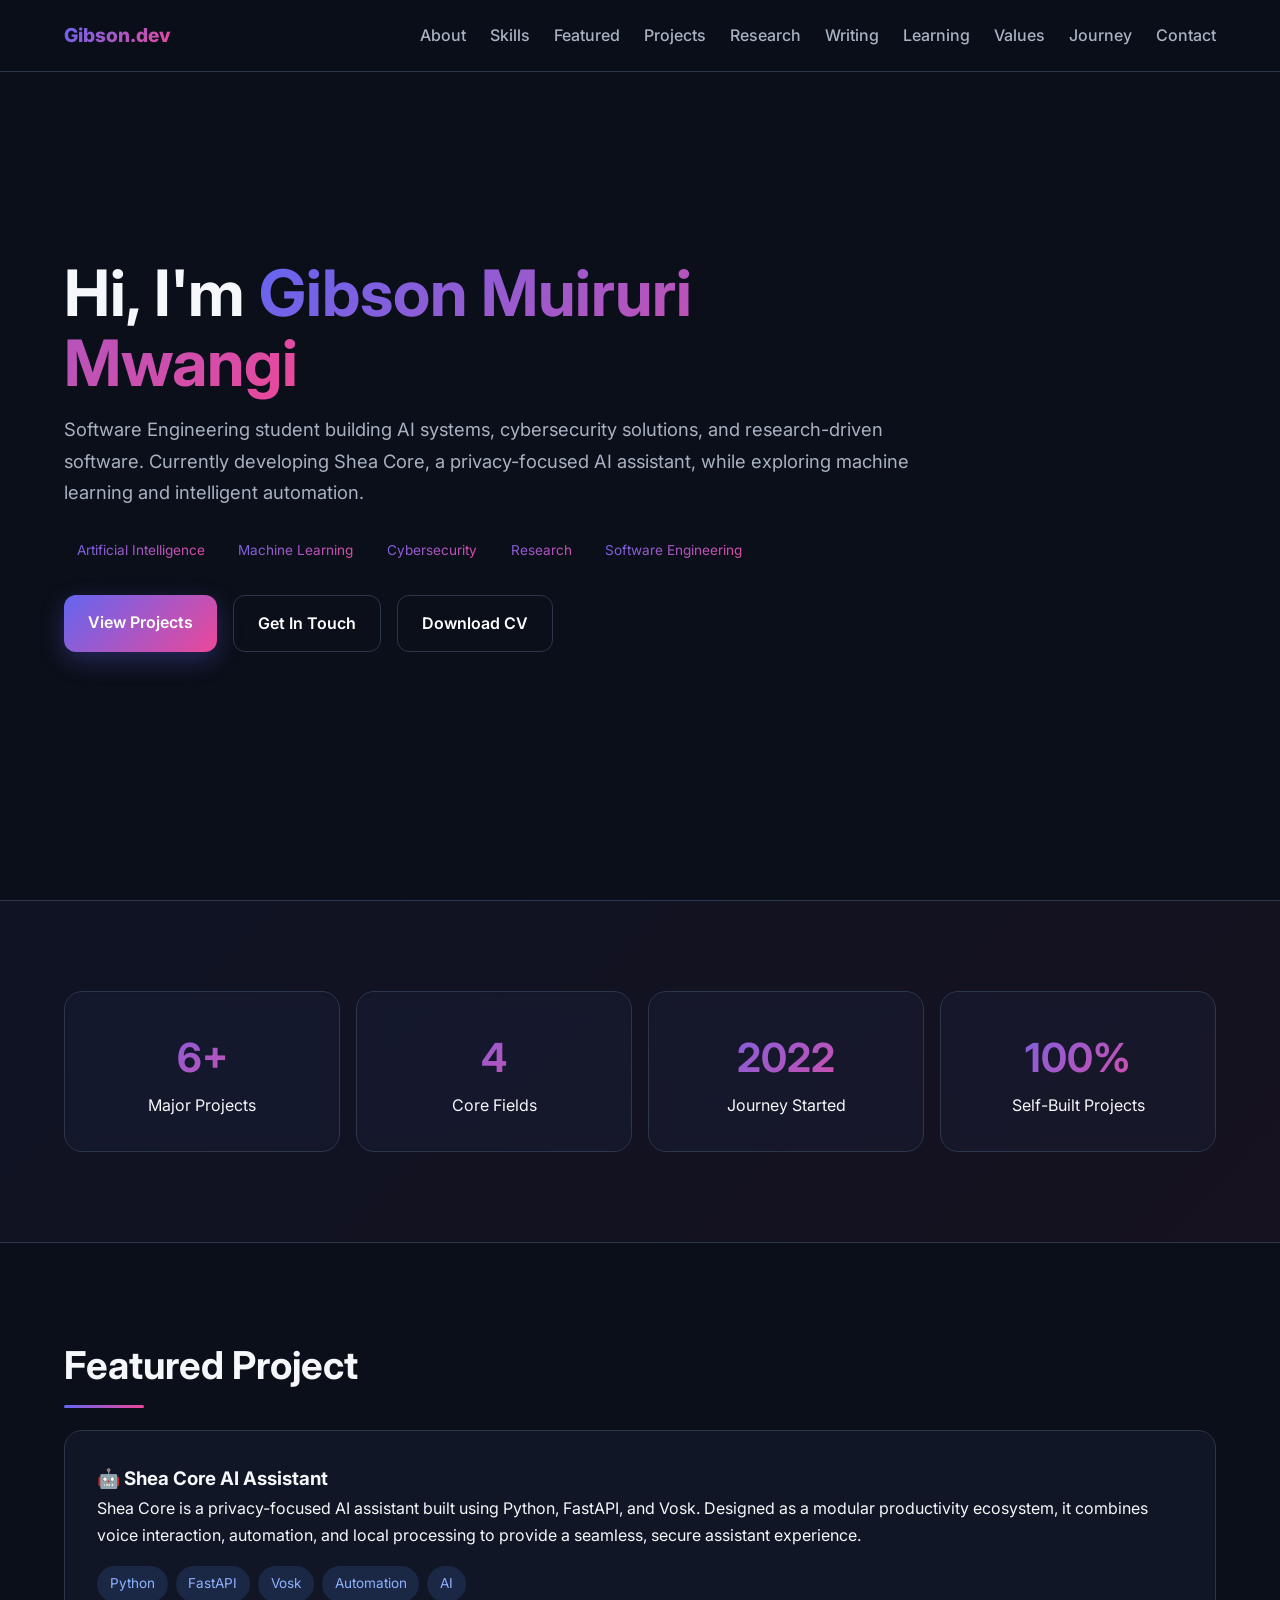
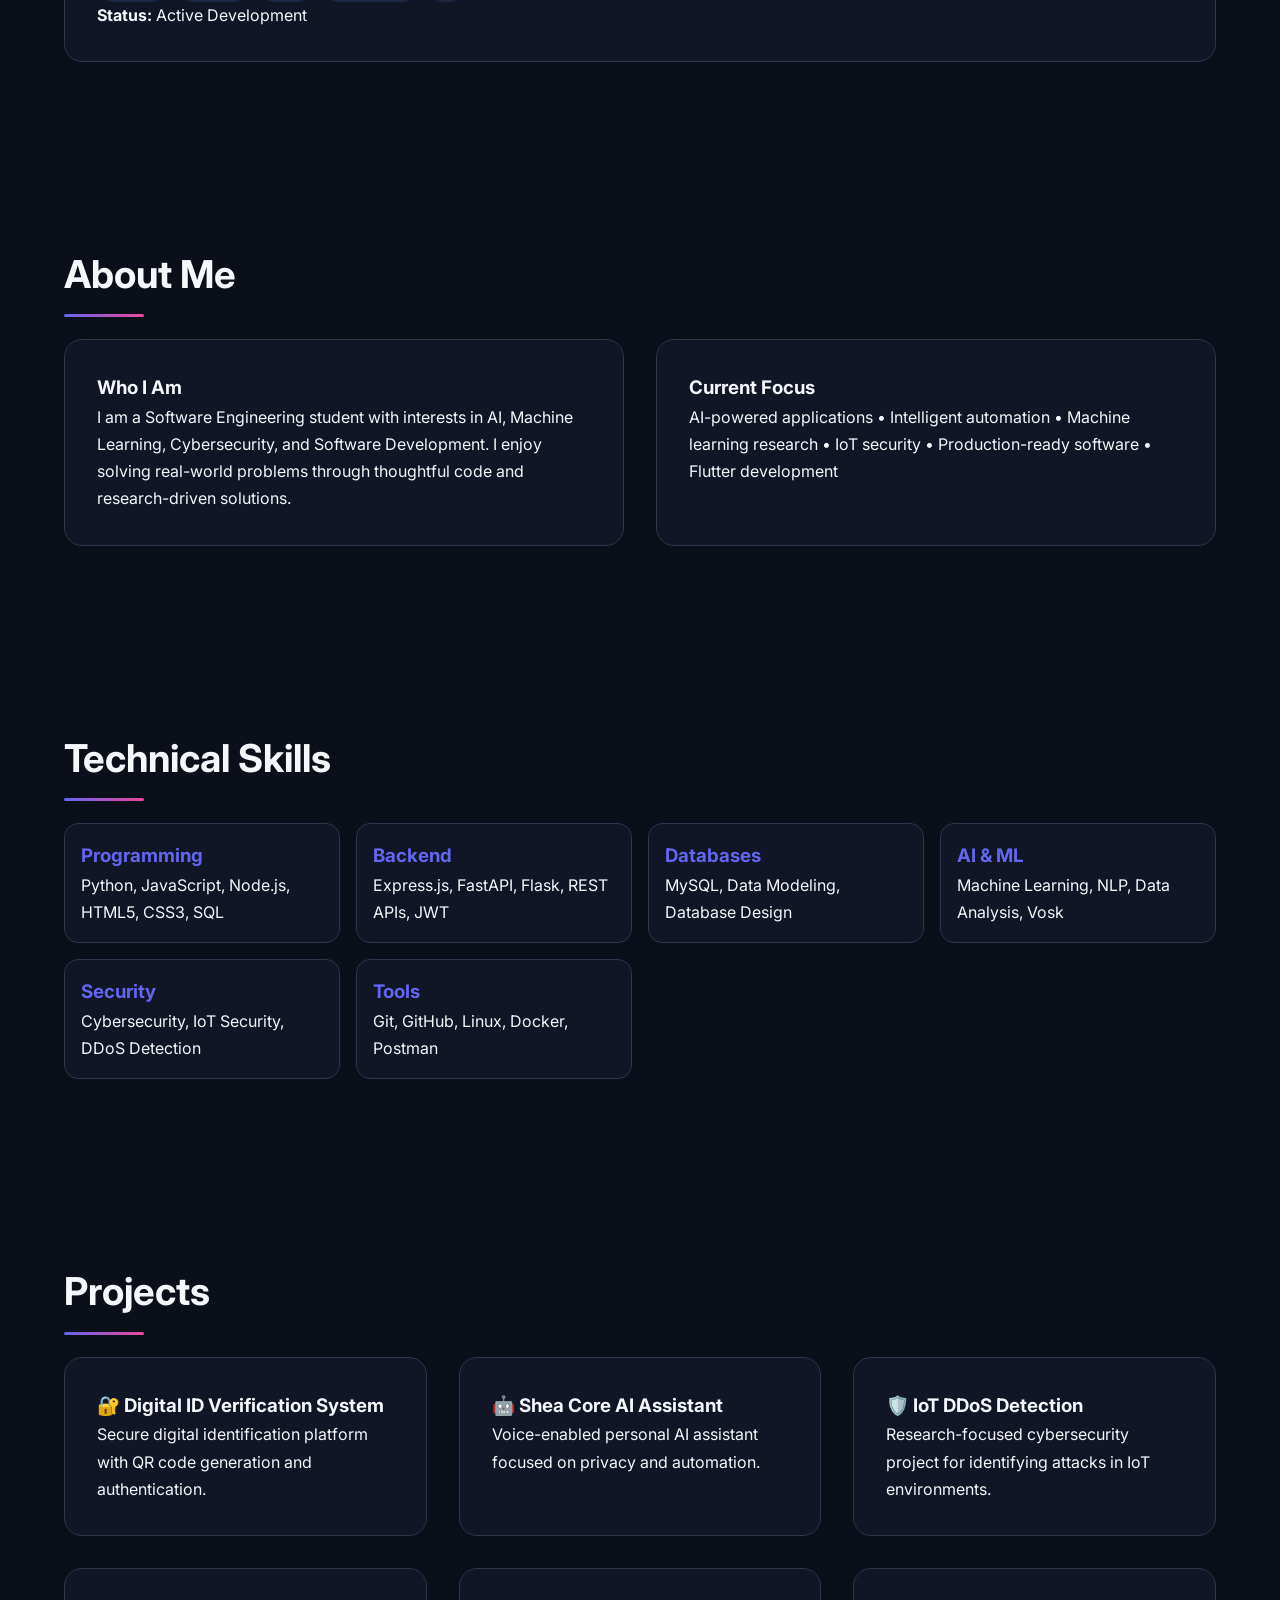
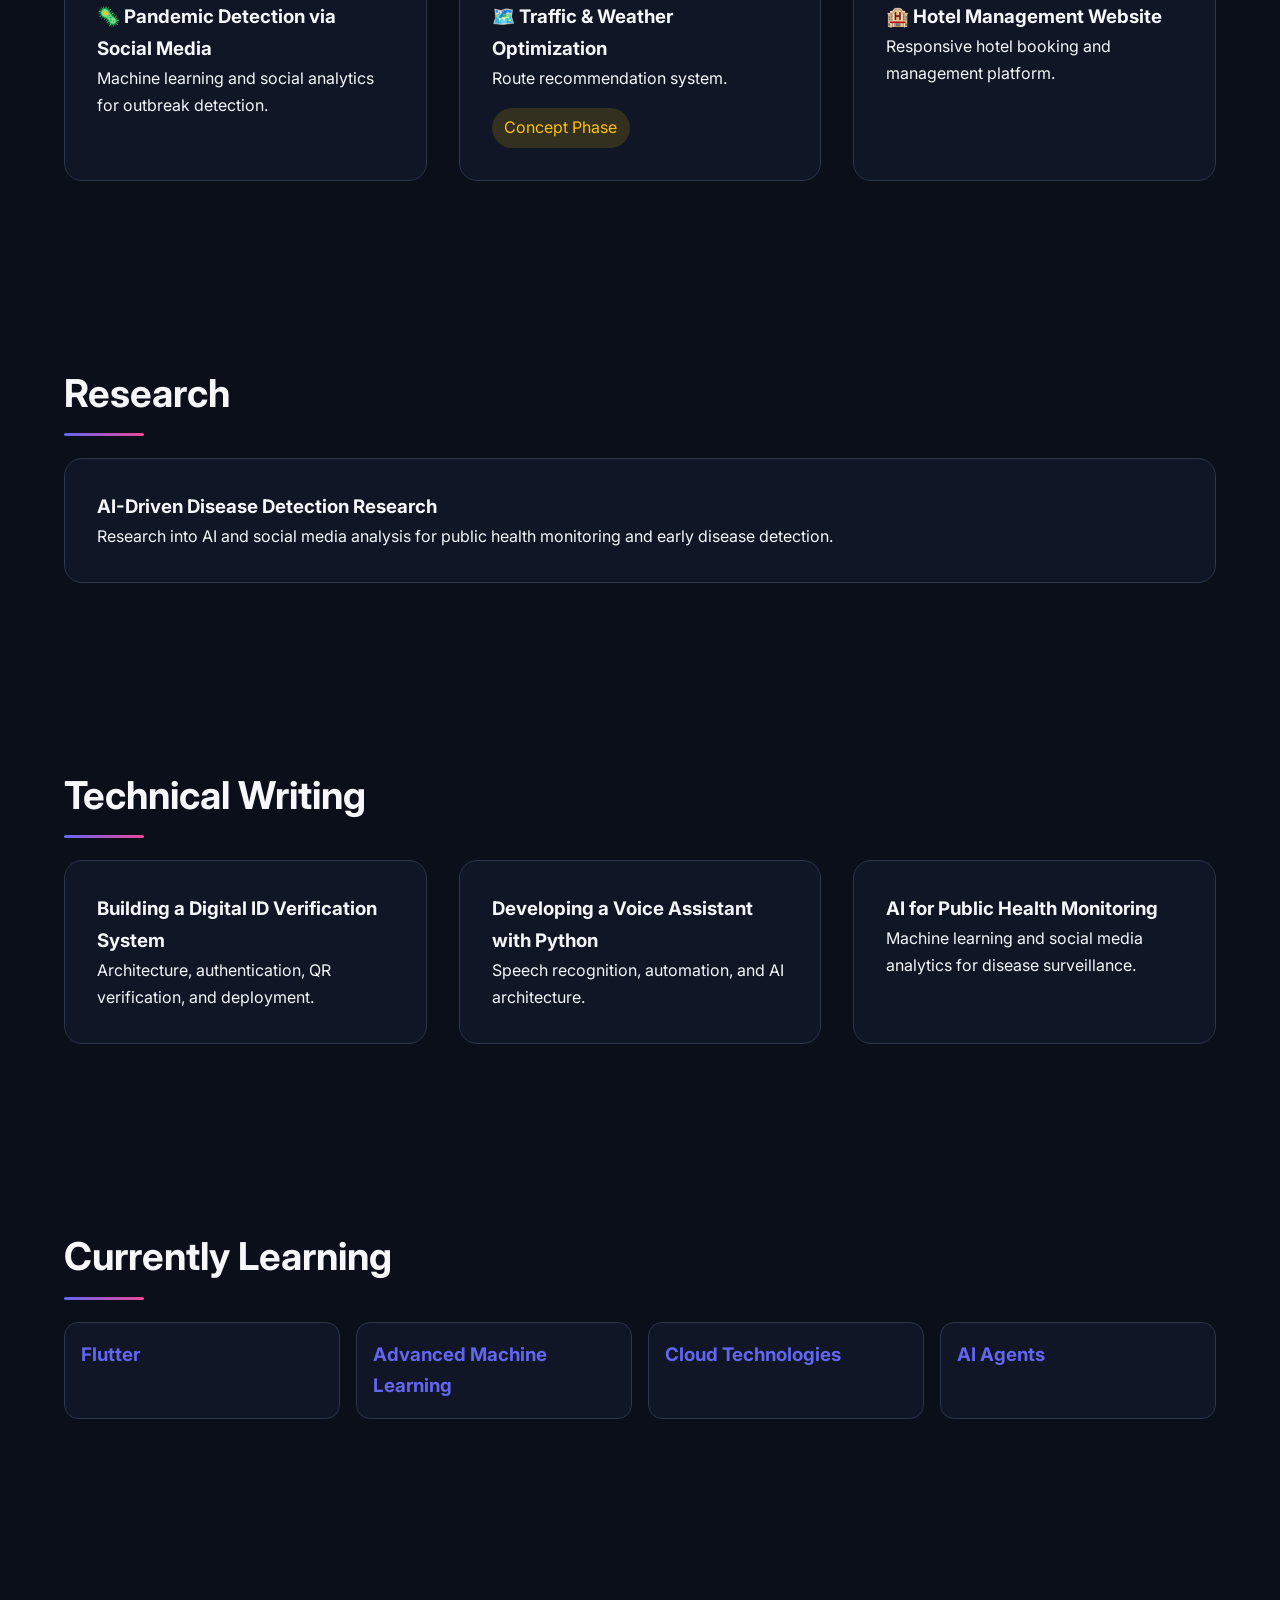
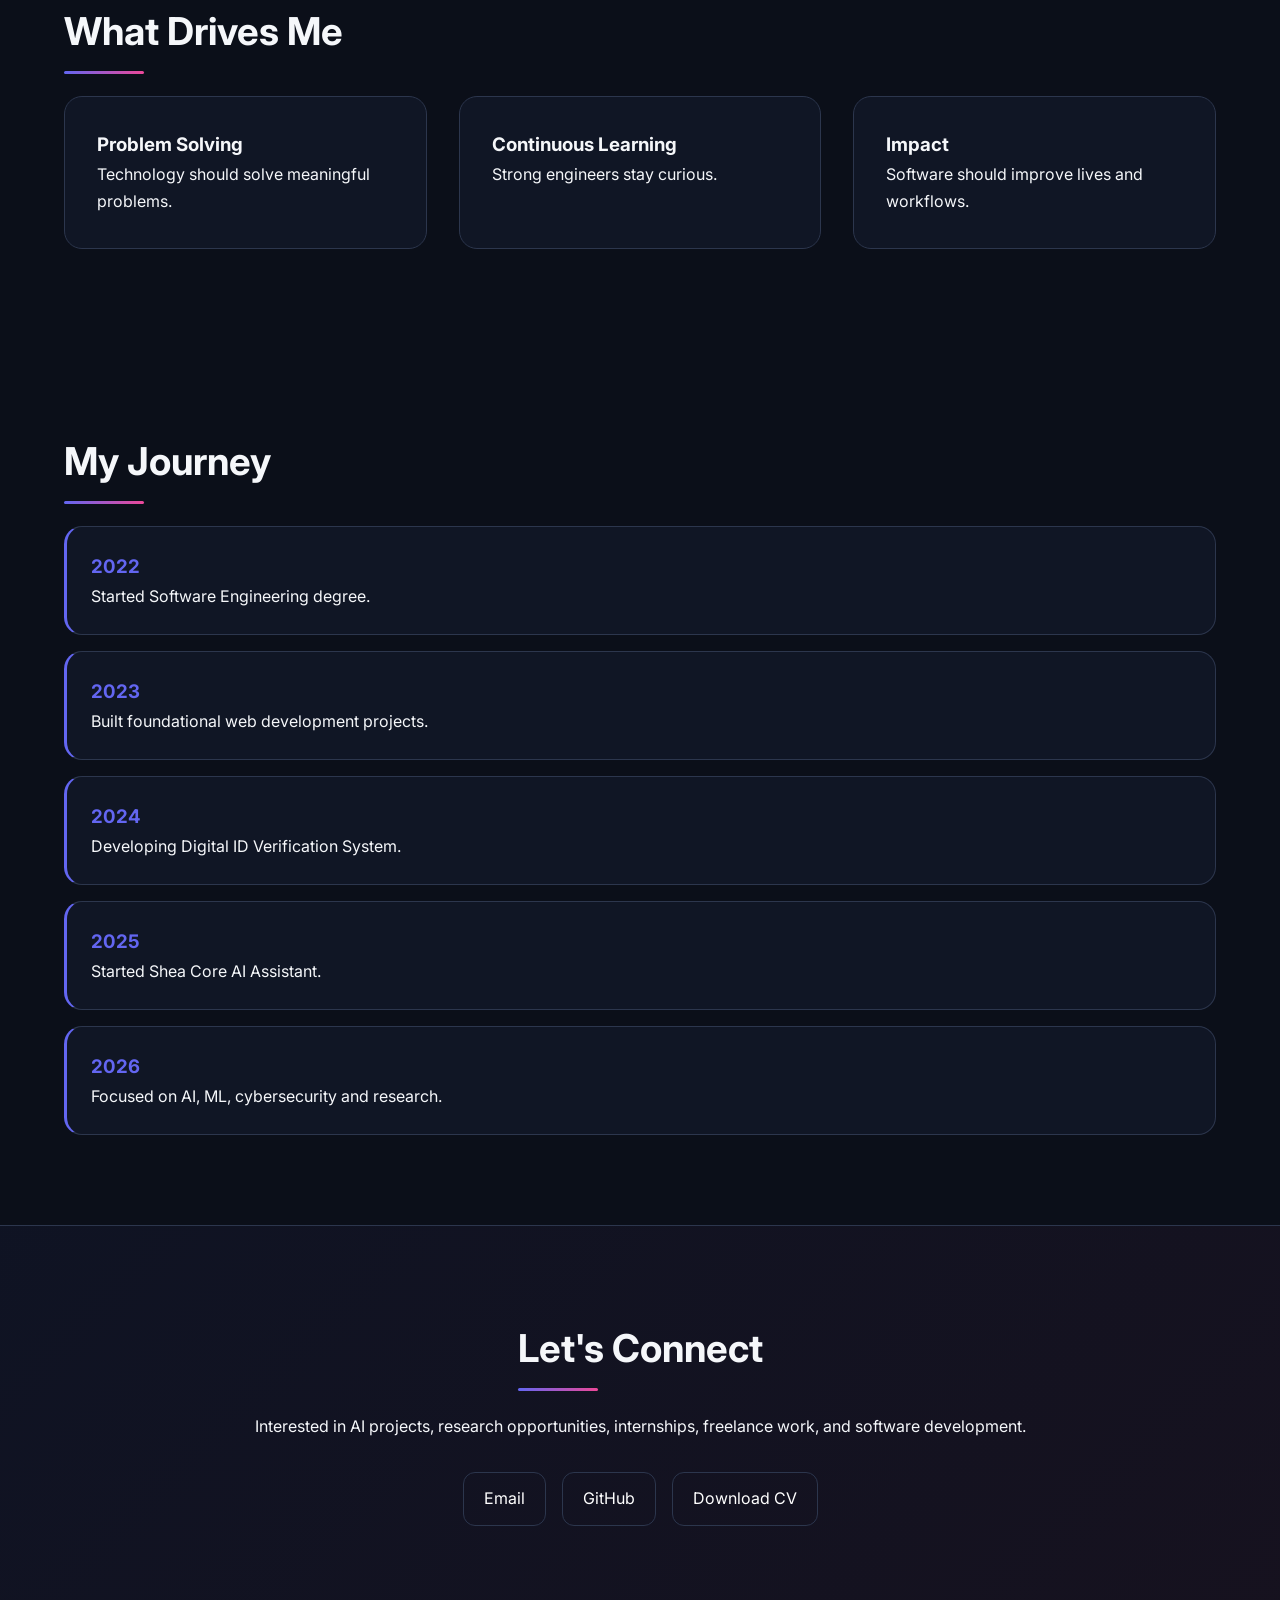
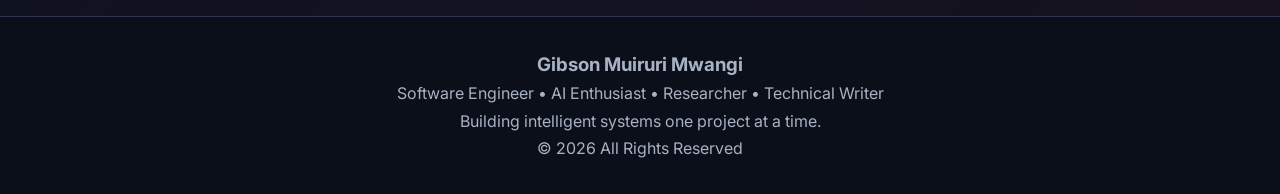
==== Gibson_Portfolio.html @ 8d03cfe9 "Updated design with flowing animations, new color palette, and hamburger menu - no text changes" ====
<!DOCTYPE html>
<html lang="en">
<head>
<meta charset="UTF-8">
<meta name="viewport" content="width=device-width, initial-scale=1.0">
<title>Gibson Muiruri Mwangi | Software Engineer</title>
<link href="https://fonts.googleapis.com/css2?family=Inter:wght@300;400;500;600;700;800;900&display=swap" rel="stylesheet">
<style>
:root{--bg:#0b0f19;--card:#141a28;--card2:#1b2335;--primary:#5b8cff;--secondary:#7c4dff;--text:#f5f7fa;--muted:#a8b2c3;--border:#2c364d;--accent1:#6366f1;--accent2:#ec4899;--accent3:#f59e0b;}
*{margin:0;padding:0;box-sizing:border-box}
html{scroll-behavior:smooth}
body{font-family:'Inter',sans-serif;background:var(--bg);color:var(--text);line-height:1.7;overflow-x:hidden}
.container{width:90%;max-width:1200px;margin:auto}
header{position:fixed;width:100%;top:0;z-index:1000;backdrop-filter:blur(16px);background:rgba(11,15,25,.92);border-bottom:1px solid var(--border);transition:all 0.3s ease}
nav{display:flex;justify-content:space-between;align-items:center;padding:1.2rem 0}
.logo{font-size:1.2rem;font-weight:800;background:linear-gradient(135deg,var(--accent1),var(--accent2));-webkit-background-clip:text;-webkit-text-fill-color:transparent}
.nav-links{display:flex;gap:1.5rem;flex-wrap:wrap}
.nav-links a{text-decoration:none;color:var(--muted);transition:all 0.3s ease;position:relative;font-weight:500}
.nav-links a::after{content:'';position:absolute;bottom:-4px;left:0;width:0;height:2px;background:linear-gradient(90deg,var(--accent1),var(--accent2));transition:width 0.3s ease}
.nav-links a:hover{color:#fff}
.nav-links a:hover::after{width:100%}
.hamburger{display:none;flex-direction:column;cursor:pointer;gap:5px}
.hamburger span{width:24px;height:2.5px;background:var(--text);border-radius:2px;transition:all 0.3s ease}
.hamburger.active span:nth-child(1){transform:rotate(45deg) translate(8px,8px)}
.hamburger.active span:nth-child(2){opacity:0}
.hamburger.active span:nth-child(3){transform:rotate(-45deg) translate(7px,-7px)}
.mobile-menu{display:none;position:fixed;top:70px;left:0;right:0;background:rgba(11,15,25,0.98);backdrop-filter:blur(16px);border-bottom:1px solid var(--border);flex-direction:column;gap:1rem;padding:2rem 1rem;z-index:999;animation:slideDown 0.3s ease}
.mobile-menu.active{display:flex}
@keyframes slideDown{from{opacity:0;transform:translateY(-20px)}to{opacity:1;transform:translateY(0)}}
.mobile-menu a{text-decoration:none;color:var(--muted);font-size:1rem;font-weight:500;padding:0.75rem 0;transition:color 0.3s ease;border-bottom:1px solid var(--border)}
.mobile-menu a:hover{color:var(--accent1)}
.hero{min-height:100vh;display:flex;align-items:center;padding-top:100px;opacity:0;animation:fadeInUp 0.8s ease 0.2s forwards}
.hero-content{max-width:850px}
.hero h1{font-size:4rem;line-height:1.1;margin-bottom:1rem;font-weight:700}
.hero span{background:linear-gradient(135deg,var(--accent1),var(--accent2),var(--accent3));background-size:200% 200%;-webkit-background-clip:text;-webkit-text-fill-color:transparent;animation:gradientShift 6s ease infinite}
.hero p{font-size:1.15rem;color:var(--muted);margin-bottom:1.5rem}
@keyframes gradientShift{0%{background-position:0% 50%}50%{background-position:100% 50%}100%{background-position:0% 50%}}
.btn-group{display:flex;gap:1rem;flex-wrap:wrap}
.btn{padding:14px 24px;border-radius:12px;text-decoration:none;font-weight:600;transition:all 0.3s ease;display:inline-block;border:none;cursor:pointer}
.btn-primary{background:linear-gradient(135deg,var(--accent1),var(--accent2));color:#fff;box-shadow:0 8px 24px rgba(99,102,241,0.3)}
.btn-primary:hover{transform:translateY(-3px);box-shadow:0 12px 32px rgba(99,102,241,0.4)}
.btn-secondary{border:1.5px solid var(--border);color:#fff;background:transparent}
.btn-secondary:hover{border-color:var(--accent1);background:rgba(99,102,241,0.1);transform:translateY(-3px)}
section{padding:90px 0;position:relative;opacity:0;animation:fadeInUp 0.8s ease forwards}
section:nth-child(even){animation-delay:0.1s}
@keyframes fadeInUp{from{opacity:0;transform:translateY(30px)}to{opacity:1;transform:translateY(0)}}
.section-title{font-size:2.4rem;margin-bottom:2rem;font-weight:700;position:relative;display:inline-block}
.section-title::after{content:'';position:absolute;bottom:-10px;left:0;width:80px;height:3px;background:linear-gradient(90deg,var(--accent1),var(--accent2));border-radius:2px}
#stats{background:linear-gradient(135deg,rgba(99,102,241,0.05),rgba(236,72,153,0.05));border-top:1px solid var(--border);border-bottom:1px solid var(--border)}
.card,.project,.timeline-item,.stat-card{background:rgba(20,27,46,0.6);border:1px solid var(--border);border-radius:18px;transition:all 0.3s ease;backdrop-filter:blur(8px)}
.card{padding:2rem}
.card:hover{border-color:var(--accent1);transform:translateY(-6px);background:rgba(20,27,46,0.9)}
.about{display:grid;grid-template-columns:1fr 1fr;gap:2rem}
.skills,.stats-grid,.projects-grid{display:grid;gap:1rem}
.skills{grid-template-columns:repeat(auto-fit,minmax(220px,1fr))}
.stats-grid{grid-template-columns:repeat(auto-fit,minmax(200px,1fr))}
.projects-grid{grid-template-columns:repeat(auto-fit,minmax(320px,1fr));gap:2rem}
.stat-card{padding:2rem;text-align:center}
.stat-card h2{font-size:2.5rem;background:linear-gradient(135deg,var(--accent1),var(--accent2));-webkit-background-clip:text;-webkit-text-fill-color:transparent}
.stat-card:hover{border-color:var(--accent1);transform:translateY(-8px);background:rgba(20,27,46,0.9)}
.skill{background:rgba(20,27,46,0.6);border:1px solid var(--border);padding:1rem;border-radius:14px;transition:all 0.3s ease;backdrop-filter:blur(8px)}
.skill h3{color:var(--accent1)}
.skill:hover{border-color:var(--accent2);transform:translateX(4px);background:rgba(20,27,46,0.9)}
.project{padding:2rem;transition:.3s;position:relative;overflow:hidden}
.project::before{content:'';position:absolute;top:0;left:-100%;width:100%;height:100%;background:linear-gradient(90deg,transparent,rgba(99,102,241,0.1),transparent);transition:left 0.5s ease;z-index:0}
.project:hover::before{left:100%}
.project h3,.project p{position:relative;z-index:1}
.project:hover{transform:translateY(-8px);border-color:var(--accent1);background:rgba(20,27,46,0.9)}
.tags{display:flex;flex-wrap:wrap;gap:.5rem;margin-top:1rem}
.tag{background:rgba(91,140,255,.15);color:#8fb2ff;padding:.4rem .8rem;border-radius:999px;font-size:.85rem}
.in-progress{background:rgba(255,193,7,.15);color:#ffc107;padding:.4rem .8rem;border-radius:999px;display:inline-block;margin-top:1rem}
.contact{text-align:center}
#contact{background:linear-gradient(135deg,rgba(99,102,241,0.05),rgba(236,72,153,0.05));border-top:1px solid var(--border)}
.contact-links{display:flex;justify-content:center;gap:1rem;flex-wrap:wrap;margin-top:2rem}
.contact-links a{text-decoration:none;color:white;border:1px solid var(--border);padding:12px 20px;border-radius:12px;transition:all 0.3s ease;display:inline-block}
.contact-links a:hover{border-color:var(--accent1);background:rgba(99,102,241,0.1);transform:translateY(-3px);color:var(--accent1)}
.timeline{display:flex;flex-direction:column;gap:1rem}
.timeline-item{padding:1.5rem;transition:.3s;border-left:3px solid var(--accent1)}
.timeline-item:hover{transform:translateX(6px);border-left-color:var(--accent2);background:rgba(20,27,46,0.9)}
.timeline-item h3{color:var(--accent1)}
footer{text-align:center;padding:2rem;border-top:1px solid var(--border);color:var(--muted)}
.reveal{opacity:0;transform:translateY(30px);transition:all 0.8s cubic-bezier(0.25,0.46,0.45,0.94)}
.reveal.active{opacity:1;transform:translateY(0)}
@media(max-width:768px){.hero h1{font-size:2.6rem}.about{grid-template-columns:1fr}.nav-links{display:none}.hamburger{display:flex}.hero{padding-top:100px}.btn-group{flex-direction:column}.btn{width:100%;text-align:center}.projects-grid{grid-template-columns:1fr}.stats-grid{grid-template-columns:1fr}section{padding:80px 0}}
</style>
</head>
<body>
<header><div class="container"><nav><div class="logo">Gibson.dev</div>
<div class="nav-links">
<a href="#about">About</a><a href="#skills">Skills</a><a href="#featured-project">Featured</a>
<a href="#projects">Projects</a><a href="#research">Research</a><a href="#writing">Writing</a>
<a href="#learning">Learning</a><a href="#values">Values</a><a href="#education">Journey</a><a href="#contact">Contact</a>
</div>
<div class="hamburger">
<span></span>
<span></span>
<span></span>
</div>
</nav></div>
<div class="mobile-menu">
<a href="#about">About</a><a href="#skills">Skills</a><a href="#featured-project">Featured</a>
<a href="#projects">Projects</a><a href="#research">Research</a><a href="#writing">Writing</a>
<a href="#learning">Learning</a><a href="#values">Values</a><a href="#education">Journey</a><a href="#contact">Contact</a>
</div>
</header>

<section class="hero">
<div class="container"><div class="hero-content">
<h1>Hi, I'm <span>Gibson Muiruri Mwangi</span></h1>
<p>Software Engineering student building AI systems, cybersecurity solutions, and research-driven software. Currently developing Shea Core, a privacy-focused AI assistant, while exploring machine learning and intelligent automation.</p>
<div class="tags">
<span class="tag">Artificial Intelligence</span><span class="tag">Machine Learning</span>
<span class="tag">Cybersecurity</span><span class="tag">Research</span><span class="tag">Software Engineering</span>
</div><br>
<div class="btn-group">
<a href="#projects" class="btn btn-primary">View Projects</a>
<a href="#contact" class="btn btn-secondary">Get In Touch</a>
<a href="resume.pdf" class="btn btn-secondary">Download CV</a>
</div></div></div></section>

<section id="stats"><div class="container"><div class="stats-grid">
<div class="stat-card reveal"><h2>6+</h2><p>Major Projects</p></div>
<div class="stat-card reveal"><h2>4</h2><p>Core Fields</p></div>
<div class="stat-card reveal"><h2>2022</h2><p>Journey Started</p></div>
<div class="stat-card reveal"><h2>100%</h2><p>Self-Built Projects</p></div>
</div></div></section>

<section id="featured-project"><div class="container">
<h2 class="section-title">Featured Project</h2>
<div class="card">
<h3>🤖 Shea Core AI Assistant</h3>
<p>Shea Core is a privacy-focused AI assistant built using Python, FastAPI, and Vosk. Designed as a modular productivity ecosystem, it combines voice interaction, automation, and local processing to provide a seamless, secure assistant experience.</p>
<div class="tags"><span class="tag">Python</span><span class="tag">FastAPI</span><span class="tag">Vosk</span><span class="tag">Automation</span><span class="tag">AI</span></div>
<p><strong>Status:</strong> Active Development</p>
</div></div></section>

<section id="about"><div class="container"><h2 class="section-title">About Me</h2>
<div class="about">
<div class="card"><h3>Who I Am</h3><p>I am a Software Engineering student with interests in AI, Machine Learning, Cybersecurity, and Software Development. I enjoy solving real-world problems through thoughtful code and research-driven solutions.</p></div>
<div class="card"><h3>Current Focus</h3><p>AI-powered applications • Intelligent automation • Machine learning research • IoT security • Production-ready software • Flutter development</p></div>
</div></div></section>

<section id="skills"><div class="container"><h2 class="section-title">Technical Skills</h2>
<div class="skills">
<div class="skill"><h3>Programming</h3><p>Python, JavaScript, Node.js, HTML5, CSS3, SQL</p></div>
<div class="skill"><h3>Backend</h3><p>Express.js, FastAPI, Flask, REST APIs, JWT</p></div>
<div class="skill"><h3>Databases</h3><p>MySQL, Data Modeling, Database Design</p></div>
<div class="skill"><h3>AI & ML</h3><p>Machine Learning, NLP, Data Analysis, Vosk</p></div>
<div class="skill"><h3>Security</h3><p>Cybersecurity, IoT Security, DDoS Detection</p></div>
<div class="skill"><h3>Tools</h3><p>Git, GitHub, Linux, Docker, Postman</p></div>
</div></div></section>

<section id="projects"><div class="container"><h2 class="section-title">Projects</h2>
<div class="projects-grid">
<div class="project reveal"><h3>🔐 Digital ID Verification System</h3><p>Secure digital identification platform with QR code generation and authentication.</p></div>
<div class="project reveal"><h3>🤖 Shea Core AI Assistant</h3><p>Voice-enabled personal AI assistant focused on privacy and automation.</p></div>
<div class="project reveal"><h3>🛡️ IoT DDoS Detection</h3><p>Research-focused cybersecurity project for identifying attacks in IoT environments.</p></div>
<div class="project reveal"><h3>🦠 Pandemic Detection via Social Media</h3><p>Machine learning and social analytics for outbreak detection.</p></div>
<div class="project reveal"><h3>🗺️ Traffic & Weather Optimization</h3><p>Route recommendation system.</p><span class="in-progress">Concept Phase</span></div>
<div class="project reveal"><h3>🏨 Hotel Management Website</h3><p>Responsive hotel booking and management platform.</p></div>
</div></div></section>

<section id="research"><div class="container"><h2 class="section-title">Research</h2>
<div class="project"><h3>AI-Driven Disease Detection Research</h3><p>Research into AI and social media analysis for public health monitoring and early disease detection.</p></div>
</div></section>

<section id="writing"><div class="container"><h2 class="section-title">Technical Writing</h2>
<div class="projects-grid">
<div class="project reveal"><h3>Building a Digital ID Verification System</h3><p>Architecture, authentication, QR verification, and deployment.</p></div>
<div class="project reveal"><h3>Developing a Voice Assistant with Python</h3><p>Speech recognition, automation, and AI architecture.</p></div>
<div class="project reveal"><h3>AI for Public Health Monitoring</h3><p>Machine learning and social media analytics for disease surveillance.</p></div>
</div></div></section>

<section id="learning"><div class="container"><h2 class="section-title">Currently Learning</h2>
<div class="skills">
<div class="skill"><h3>Flutter</h3></div>
<div class="skill"><h3>Advanced Machine Learning</h3></div>
<div class="skill"><h3>Cloud Technologies</h3></div>
<div class="skill"><h3>AI Agents</h3></div>
</div></div></section>

<section id="values"><div class="container"><h2 class="section-title">What Drives Me</h2>
<div class="projects-grid">
<div class="project reveal"><h3>Problem Solving</h3><p>Technology should solve meaningful problems.</p></div>
<div class="project reveal"><h3>Continuous Learning</h3><p>Strong engineers stay curious.</p></div>
<div class="project reveal"><h3>Impact</h3><p>Software should improve lives and workflows.</p></div>
</div></div></section>

<section id="education"><div class="container"><h2 class="section-title">My Journey</h2>
<div class="timeline">
<div class="timeline-item reveal"><h3>2022</h3><p>Started Software Engineering degree.</p></div>
<div class="timeline-item reveal"><h3>2023</h3><p>Built foundational web development projects.</p></div>
<div class="timeline-item reveal"><h3>2024</h3><p>Developing Digital ID Verification System.</p></div>
<div class="timeline-item reveal"><h3>2025</h3><p>Started Shea Core AI Assistant.</p></div>
<div class="timeline-item reveal"><h3>2026</h3><p>Focused on AI, ML, cybersecurity and research.</p></div>
</div></div></section>

<section id="contact"><div class="container"><div class="contact">
<h2 class="section-title">Let's Connect</h2>
<p>Interested in AI projects, research opportunities, internships, freelance work, and software development.</p>
<div class="contact-links">
<a href="mailto: mwangigibson71@gmail.com">Email</a>
<a href="https://github.com/mwasgibson">GitHub</a>
<a href="resume.pdf">Download CV</a>
</div></div></div></section>

<footer>
<h3>Gibson Muiruri Mwangi</h3>
<p>Software Engineer • AI Enthusiast • Researcher • Technical Writer</p>
<p>Building intelligent systems one project at a time.</p>
<p>© 2026 All Rights Reserved</p>
</footer>

<script>
const hamburger=document.querySelector('.hamburger');const mobileMenu=document.querySelector('.mobile-menu');const navLinks=document.querySelectorAll('.mobile-menu a');hamburger.addEventListener('click',()=>{hamburger.classList.toggle('active');mobileMenu.classList.toggle('active')});navLinks.forEach(link=>{link.addEventListener('click',()=>{hamburger.classList.remove('active');mobileMenu.classList.remove('active')})});const revealElements=document.querySelectorAll('.reveal');const revealOnScroll=()=>{revealElements.forEach(element=>{const elementTop=element.getBoundingClientRect().top;const elementBottom=element.getBoundingClientRect().bottom;if(elementTop<window.innerHeight*0.85&&elementBottom>0){element.classList.add('active')}})};window.addEventListener('scroll',revealOnScroll);window.addEventListener('load',revealOnScroll);const header=document.querySelector('header');let scrolled=false;window.addEventListener('scroll',()=>{if(window.scrollY>50){if(!scrolled){header.style.background='rgba(11,15,25,0.98)';header.style.boxShadow='0 4px 20px rgba(0,0,0,0.3)';scrolled=true}}else{header.style.background='rgba(11,15,25,0.92)';header.style.boxShadow='none';scrolled=false}});
</script>
</body>
</html>
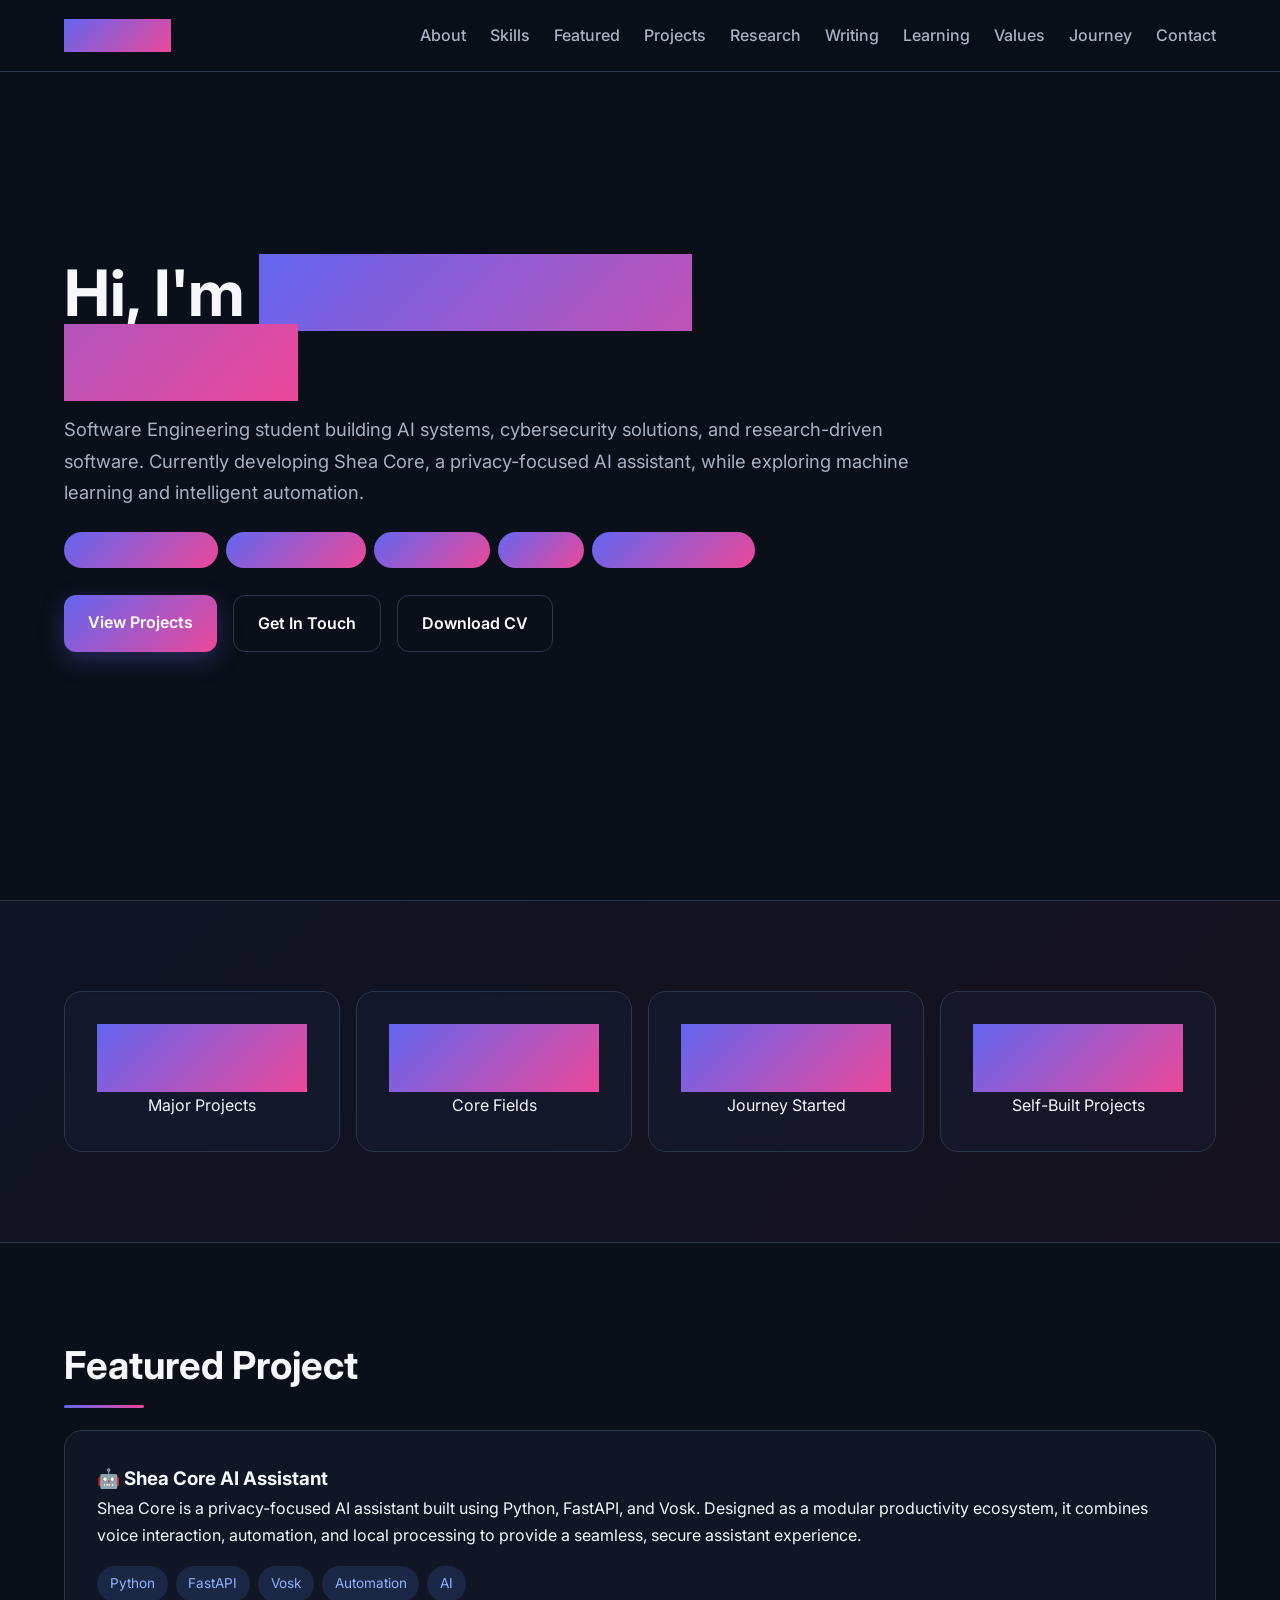
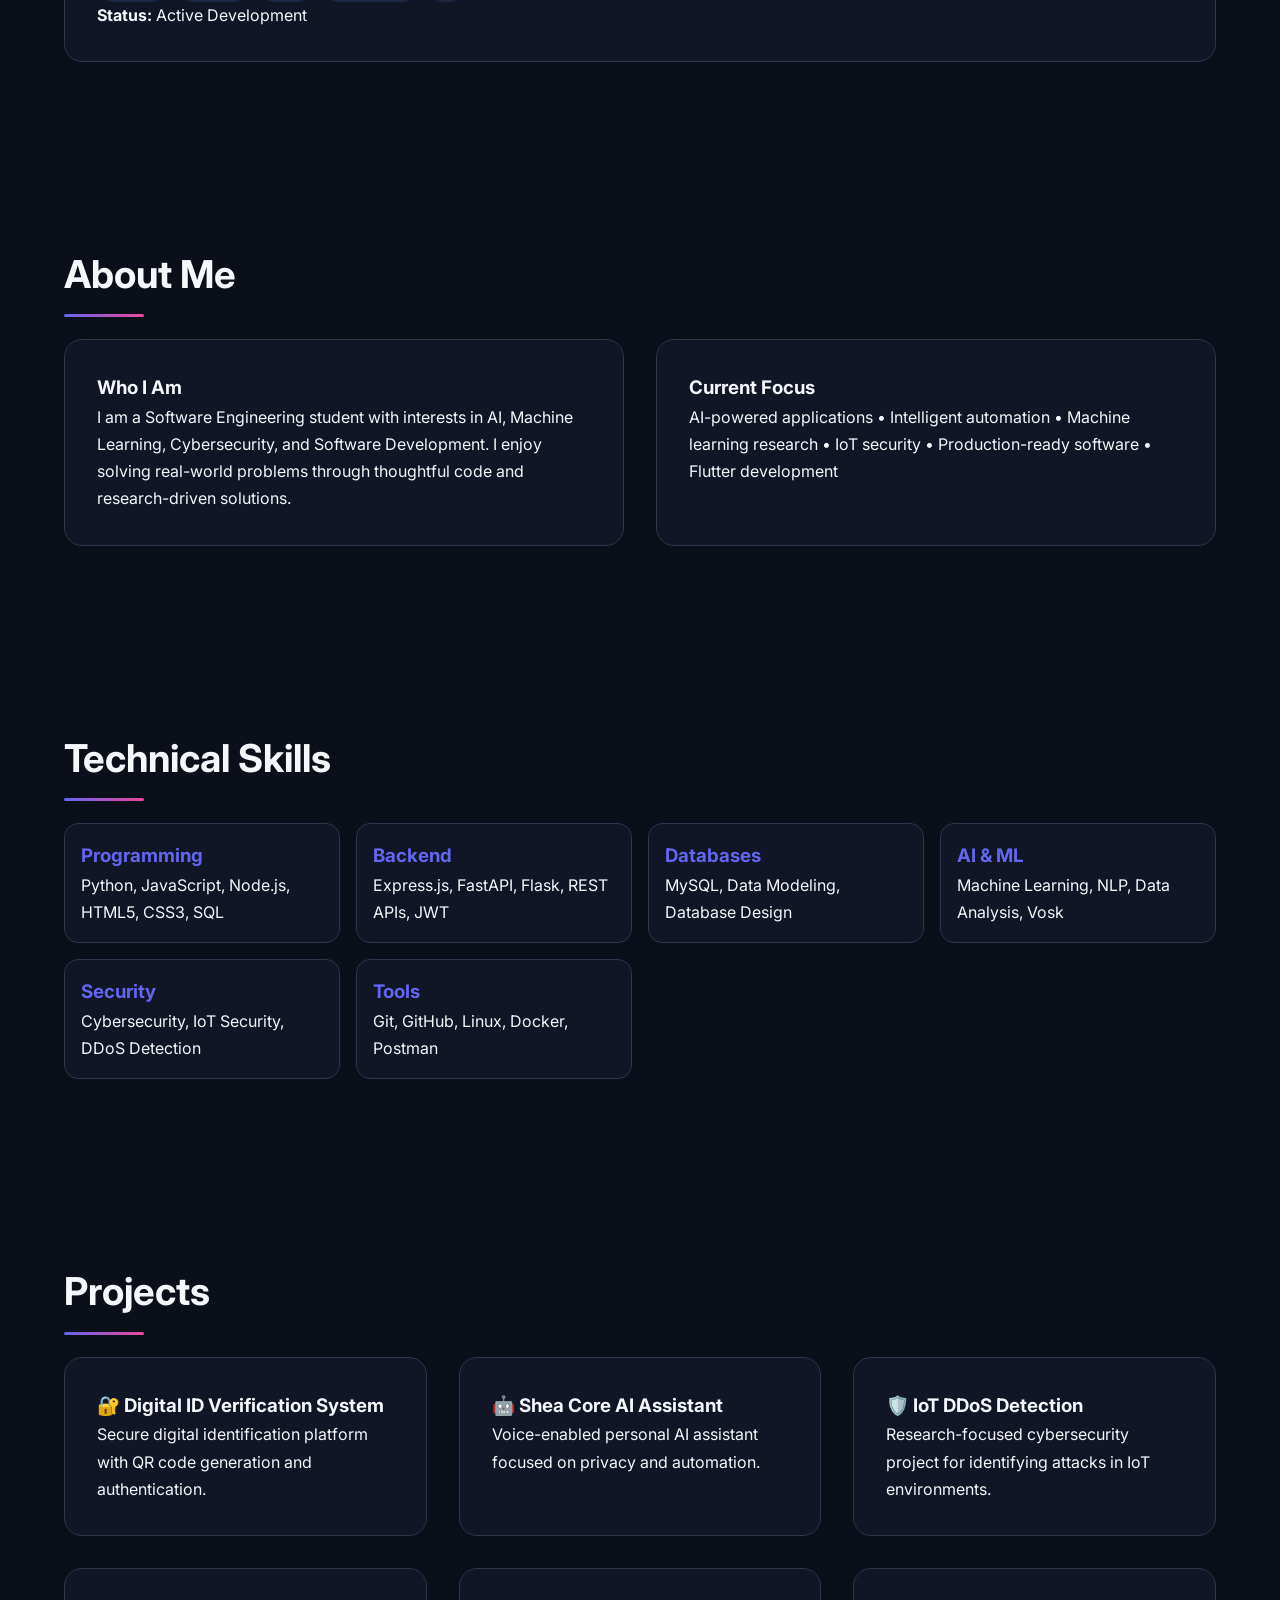
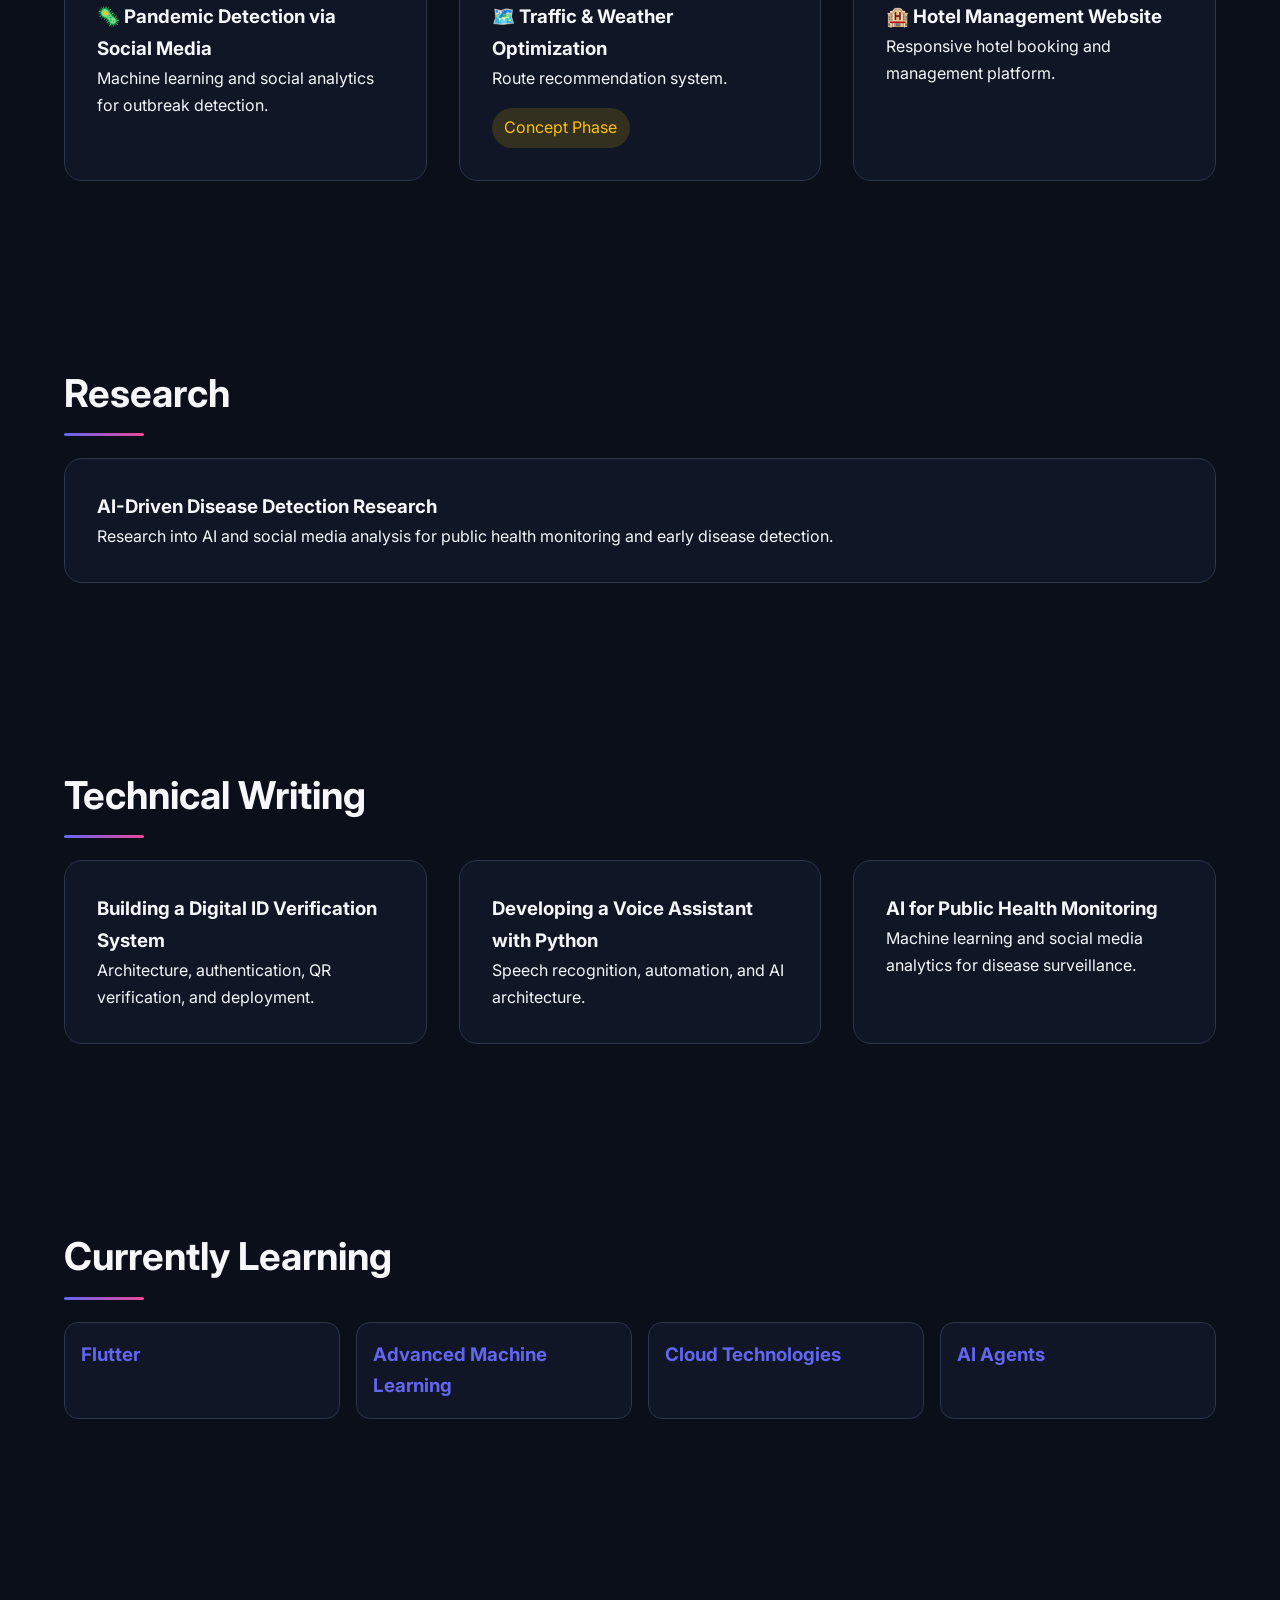
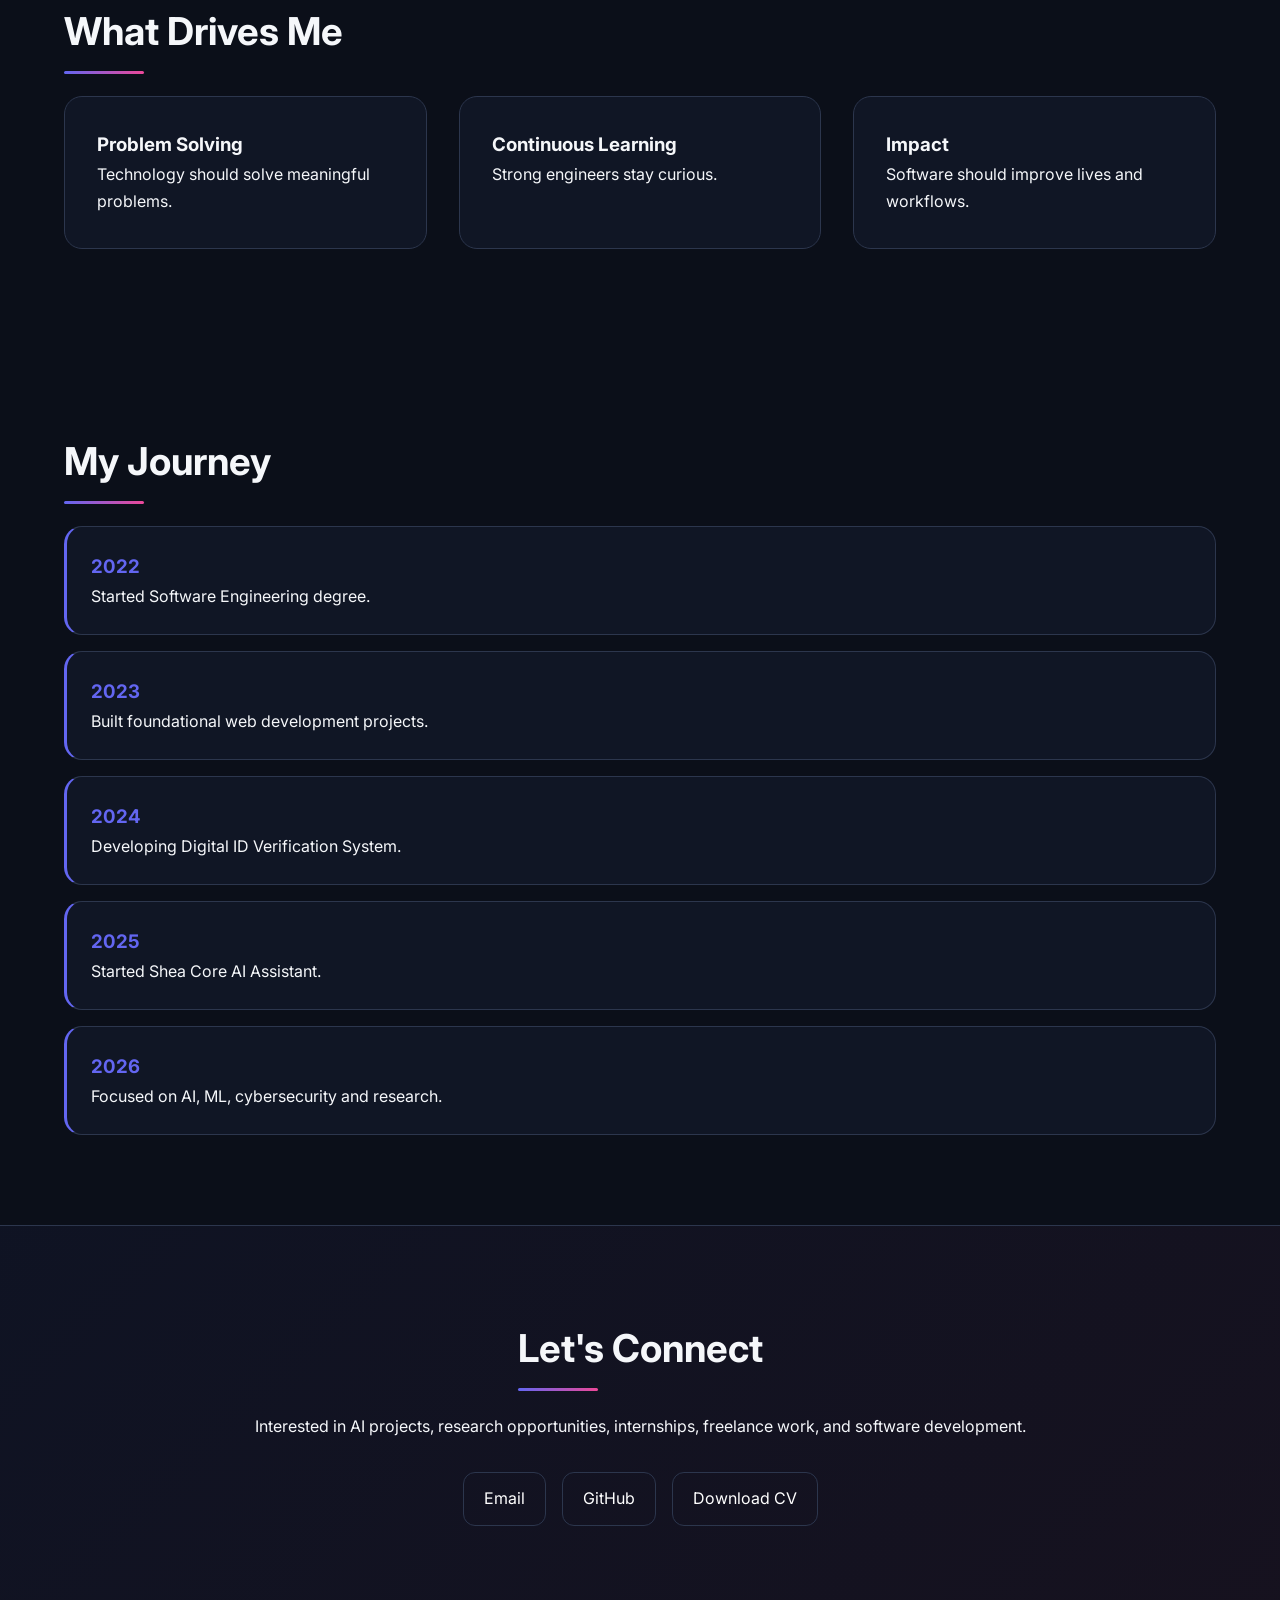
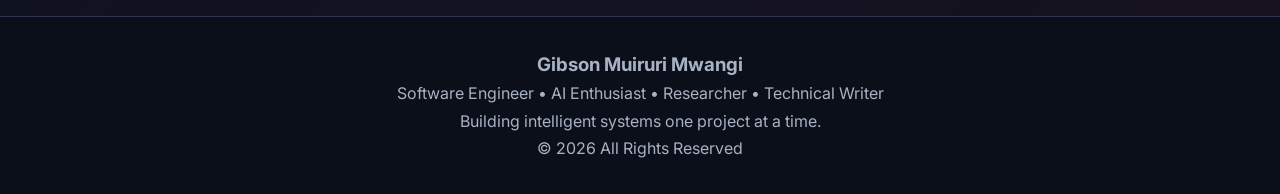
==== commit ac04f4fe: "" ====
--- a/Gibson_Portfolio.html
+++ b/Gibson_Portfolio.html
@@ -13,7 +13,7 @@
 .container{width:90%;max-width:1200px;margin:auto}
 header{position:fixed;width:100%;top:0;z-index:1000;backdrop-filter:blur(16px);background:rgba(11,15,25,.92);border-bottom:1px solid var(--border);transition:all 0.3s ease}
 nav{display:flex;justify-content:space-between;align-items:center;padding:1.2rem 0}
-.logo{font-size:1.2rem;font-weight:800;background:linear-gradient(135deg,var(--accent1),var(--accent2));-webkit-background-clip:text;-webkit-text-fill-color:transparent}
+.logo{font-size:1.2rem;font-weight:800;background:linear-gradient(135deg,var(--accent1),var(--accent2));-background-clip:text;-webkit-text-fill-color:transparent}
 .nav-links{display:flex;gap:1.5rem;flex-wrap:wrap}
 .nav-links a{text-decoration:none;color:var(--muted);transition:all 0.3s ease;position:relative;font-weight:500}
 .nav-links a::after{content:'';position:absolute;bottom:-4px;left:0;width:0;height:2px;background:linear-gradient(90deg,var(--accent1),var(--accent2));transition:width 0.3s ease}
@@ -32,7 +32,7 @@
 .hero{min-height:100vh;display:flex;align-items:center;padding-top:100px;opacity:0;animation:fadeInUp 0.8s ease 0.2s forwards}
 .hero-content{max-width:850px}
 .hero h1{font-size:4rem;line-height:1.1;margin-bottom:1rem;font-weight:700}
-.hero span{background:linear-gradient(135deg,var(--accent1),var(--accent2),var(--accent3));background-size:200% 200%;-webkit-background-clip:text;-webkit-text-fill-color:transparent;animation:gradientShift 6s ease infinite}
+.hero span{background:linear-gradient(135deg,var(--accent1),var(--accent2),var(--accent3));background-size:200% 200%;-background-clip:text;-webkit-text-fill-color:transparent;animation:gradientShift 6s ease infinite}
 .hero p{font-size:1.15rem;color:var(--muted);margin-bottom:1.5rem}
 @keyframes gradientShift{0%{background-position:0% 50%}50%{background-position:100% 50%}100%{background-position:0% 50%}}
 .btn-group{display:flex;gap:1rem;flex-wrap:wrap}
@@ -56,7 +56,7 @@
 .stats-grid{grid-template-columns:repeat(auto-fit,minmax(200px,1fr))}
 .projects-grid{grid-template-columns:repeat(auto-fit,minmax(320px,1fr));gap:2rem}
 .stat-card{padding:2rem;text-align:center}
-.stat-card h2{font-size:2.5rem;background:linear-gradient(135deg,var(--accent1),var(--accent2));-webkit-background-clip:text;-webkit-text-fill-color:transparent}
+.stat-card h2{font-size:2.5rem;background:linear-gradient(135deg,var(--accent1),var(--accent2));-background-clip:text;-webkit-text-fill-color:transparent}
 .stat-card:hover{border-color:var(--accent1);transform:translateY(-8px);background:rgba(20,27,46,0.9)}
 .skill{background:rgba(20,27,46,0.6);border:1px solid var(--border);padding:1rem;border-radius:14px;transition:all 0.3s ease;backdrop-filter:blur(8px)}
 .skill h3{color:var(--accent1)}
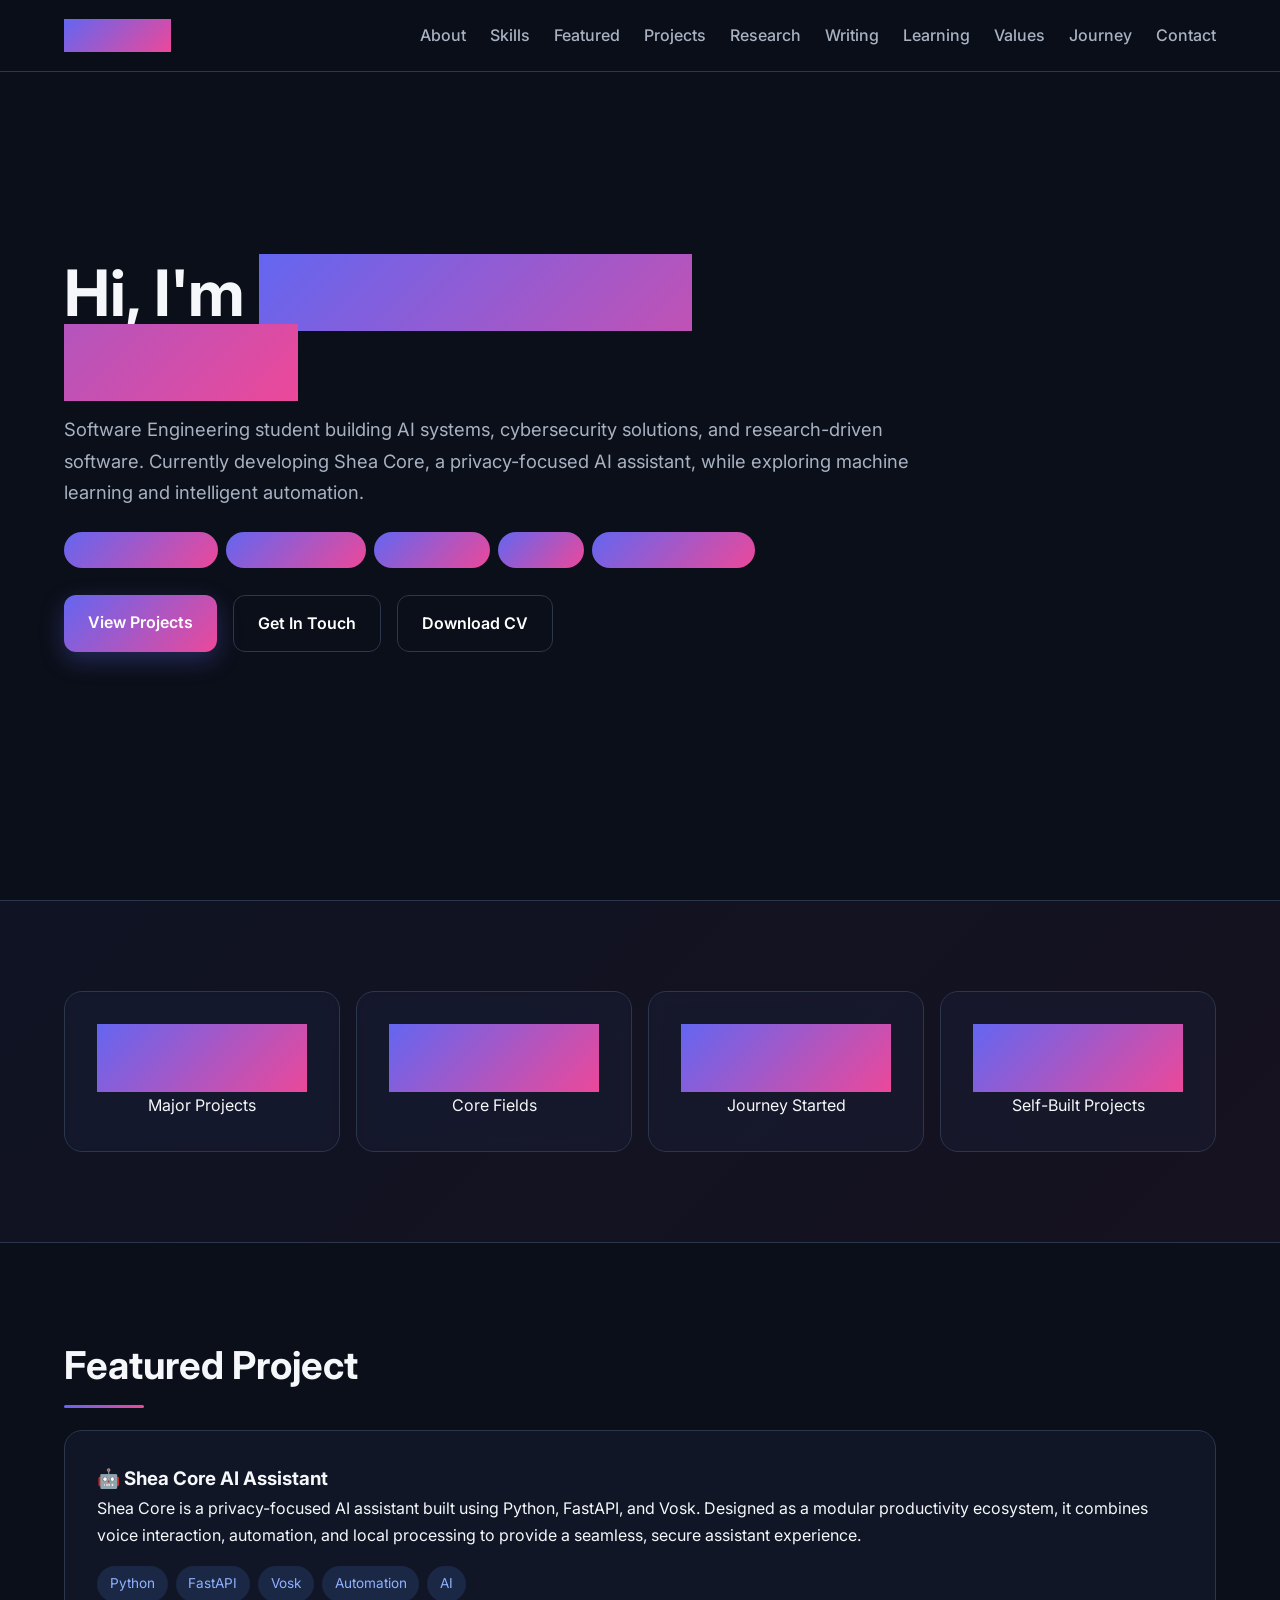
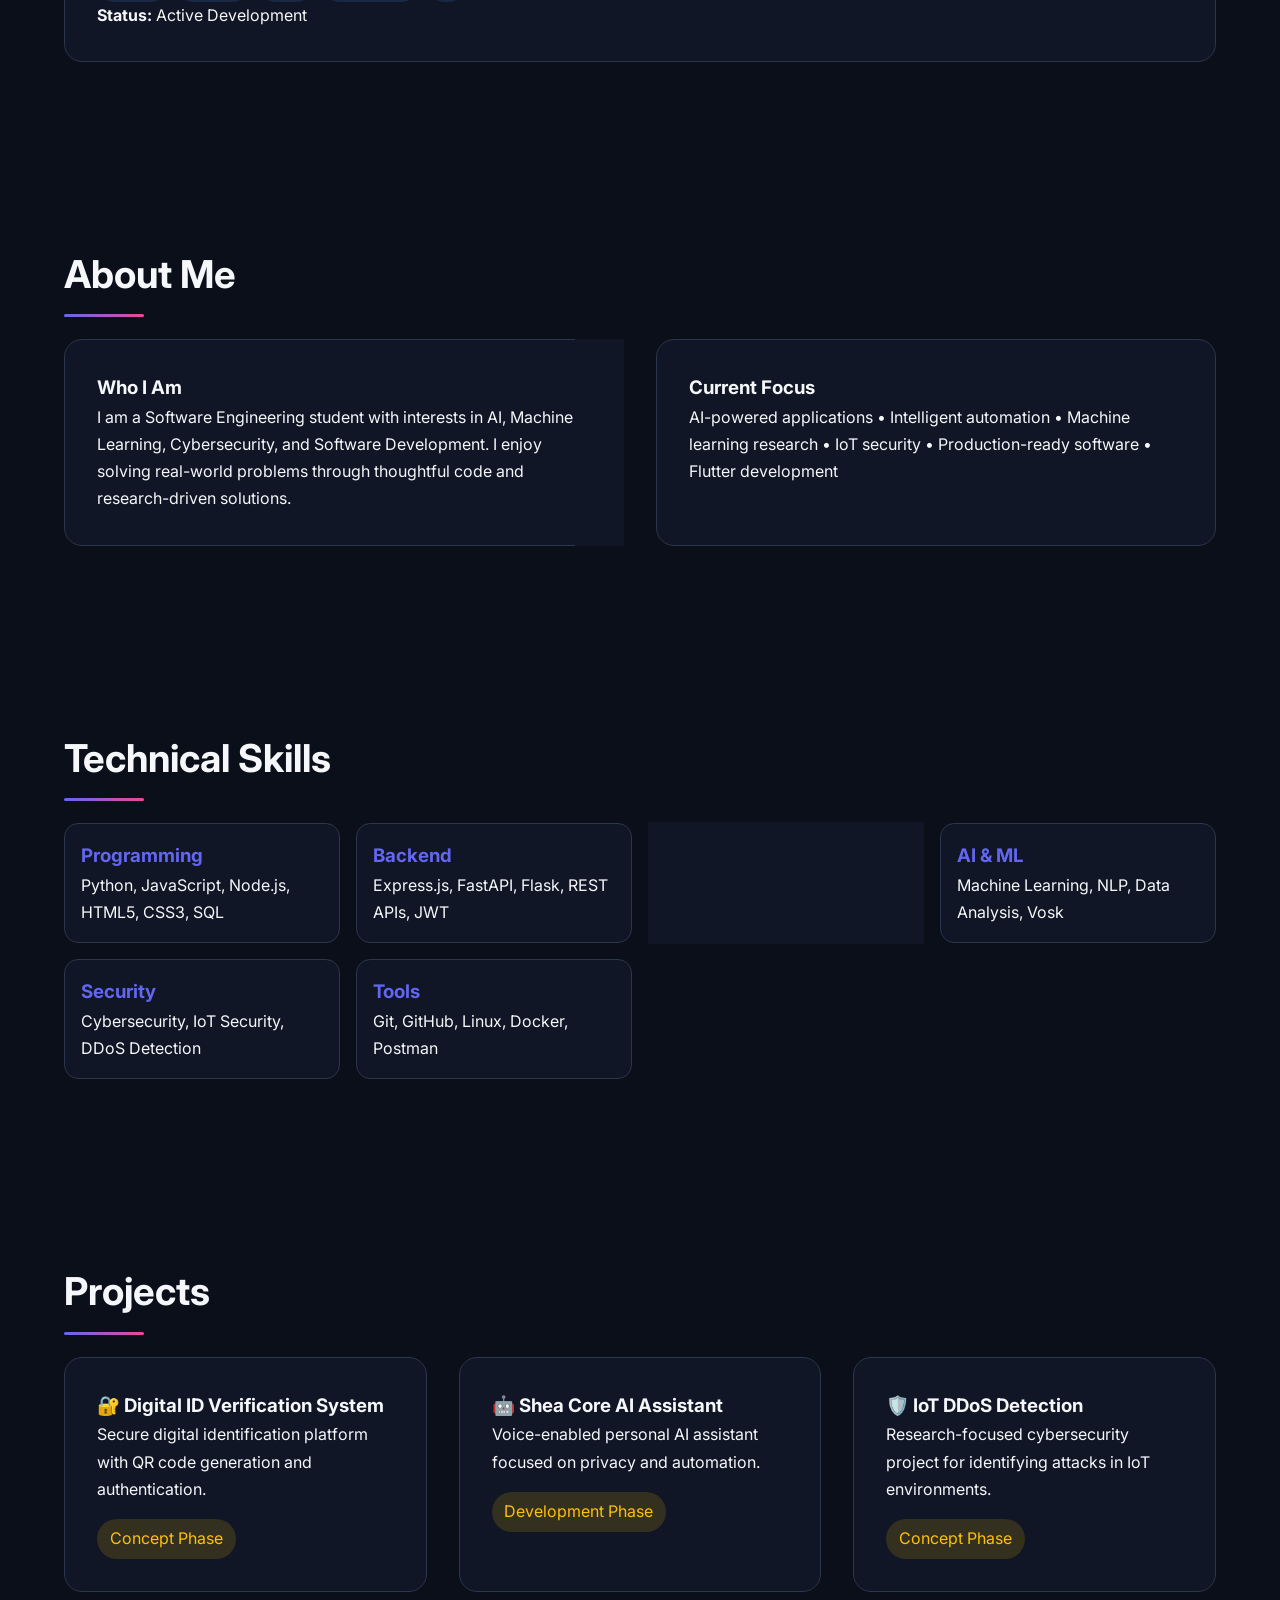
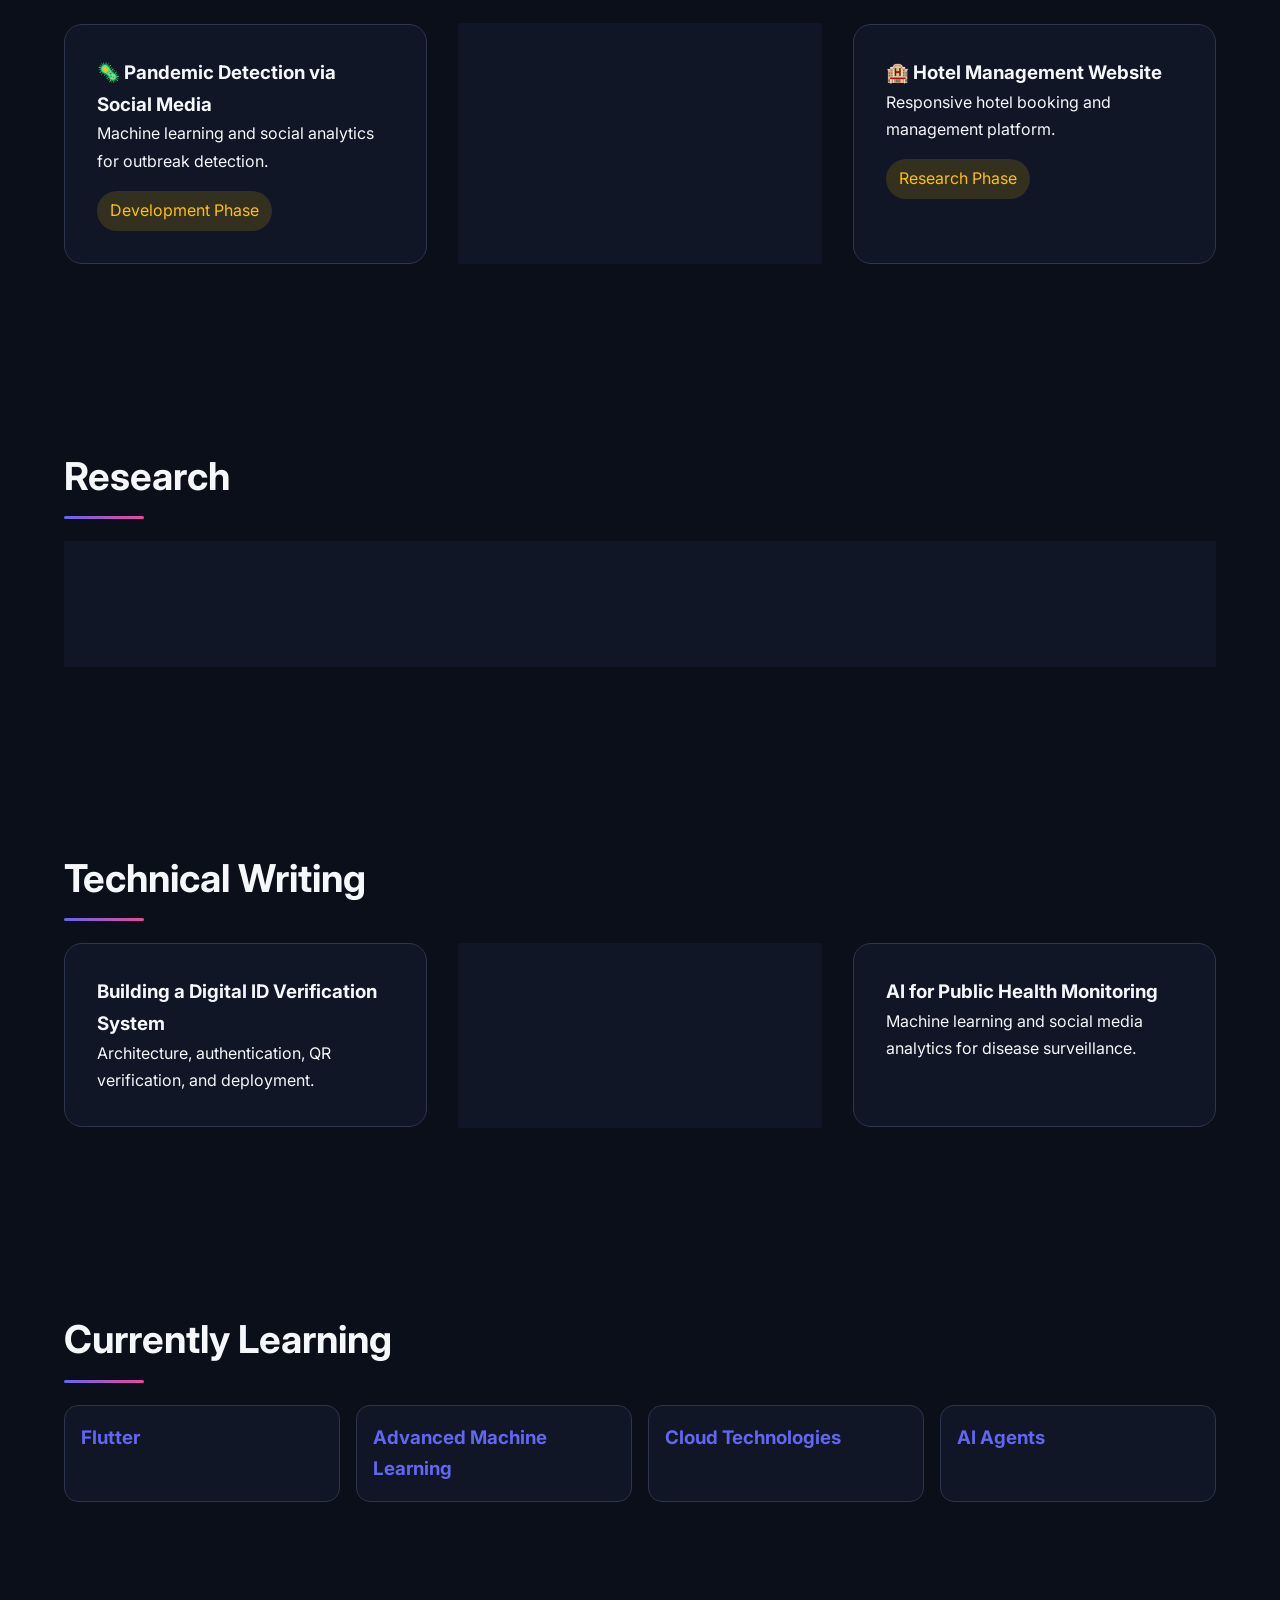
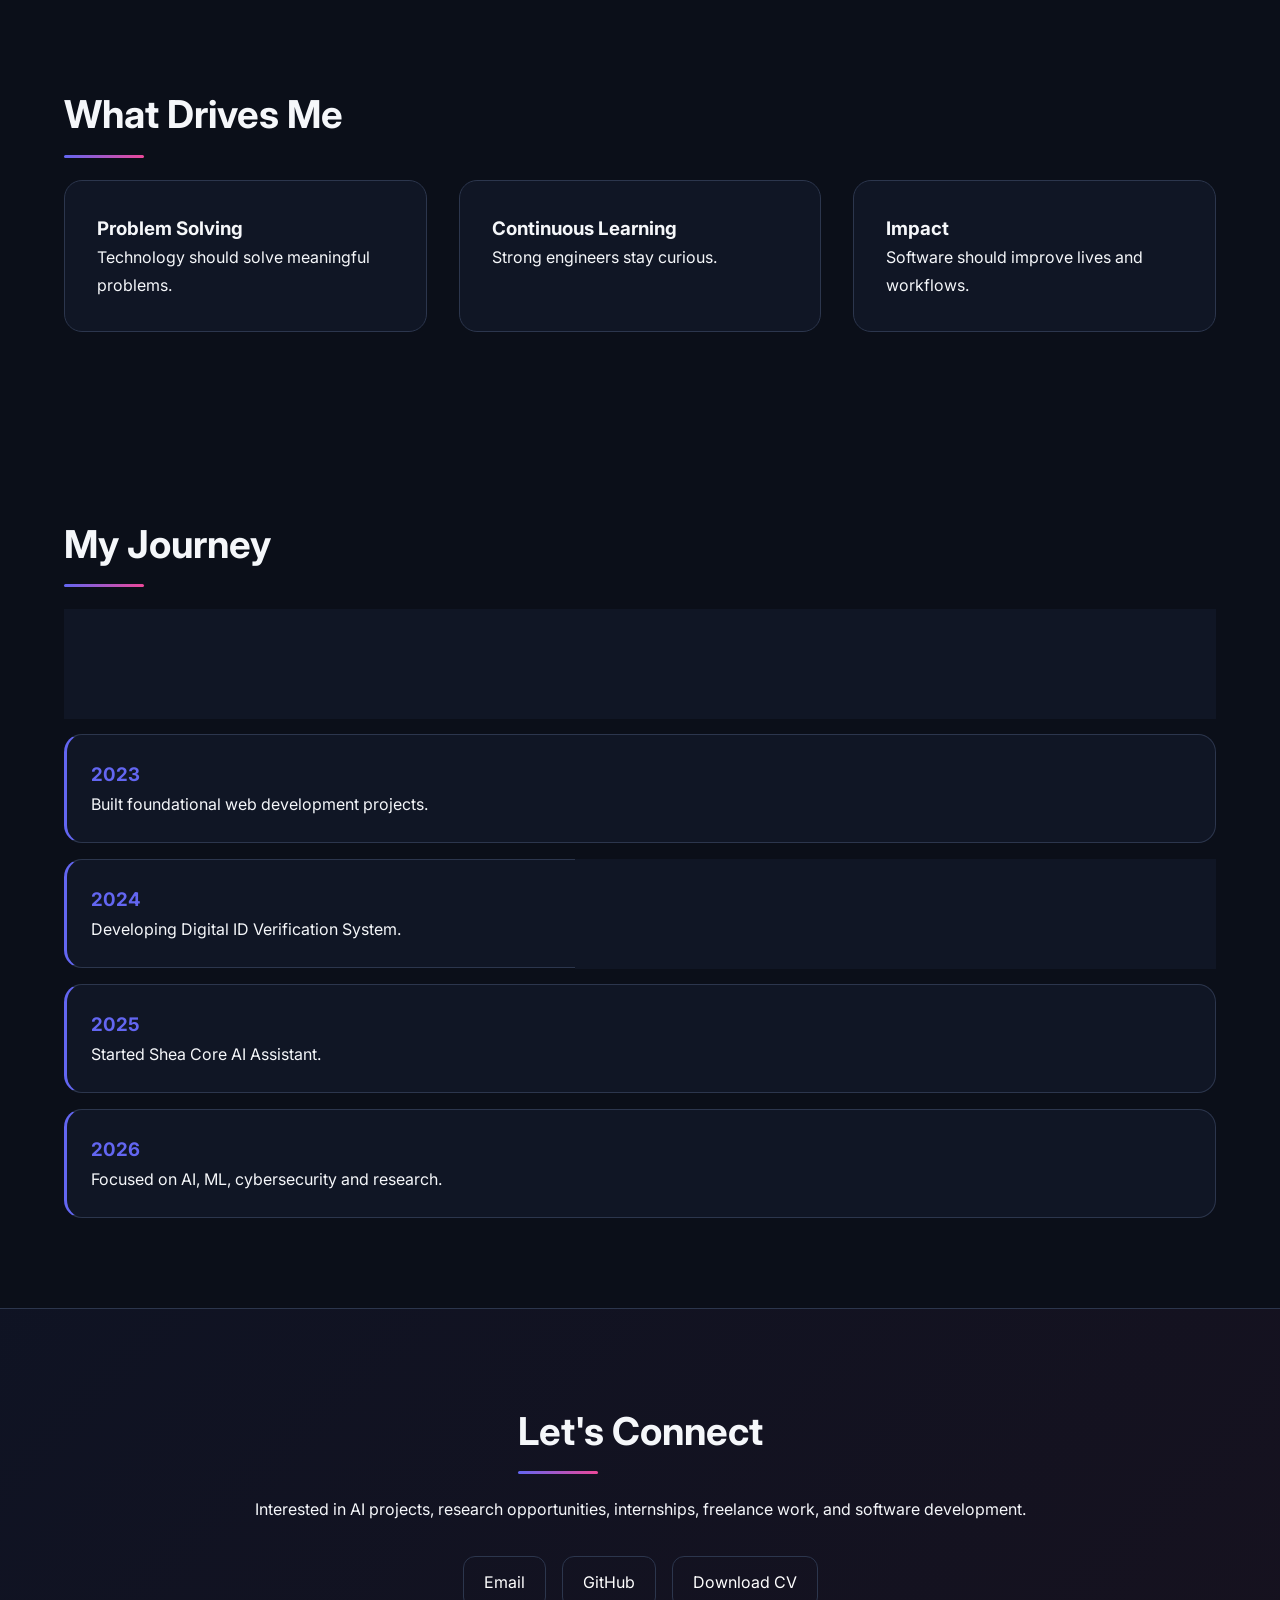
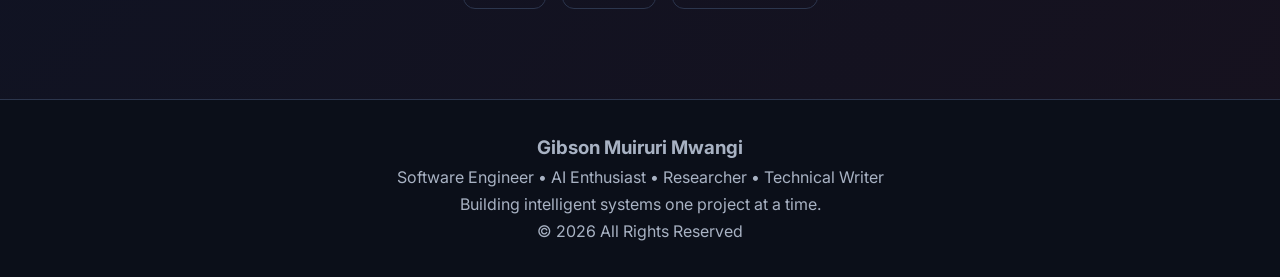
==== commit 823ba84e: "added which satges my projects are at" ====
--- a/Gibson_Portfolio.html
+++ b/Gibson_Portfolio.html
@@ -115,7 +115,7 @@
 <div class="btn-group">
 <a href="#projects" class="btn btn-primary">View Projects</a>
 <a href="#contact" class="btn btn-secondary">Get In Touch</a>
-<a href="resume.pdf" class="btn btn-secondary">Download CV</a>
+<a href="https://drive.google.com/file/d/1UbEzsmDUPQM_PgOKHmoeLxlb6zNDS4OS/view?usp=drive_link" class="btn btn-secondary">Download CV</a>
 </div></div></div></section>
 
 <section id="stats"><div class="container"><div class="stats-grid">
@@ -152,12 +152,12 @@
 
 <section id="projects"><div class="container"><h2 class="section-title">Projects</h2>
 <div class="projects-grid">
-<div class="project reveal"><h3>🔐 Digital ID Verification System</h3><p>Secure digital identification platform with QR code generation and authentication.</p></div>
-<div class="project reveal"><h3>🤖 Shea Core AI Assistant</h3><p>Voice-enabled personal AI assistant focused on privacy and automation.</p></div>
-<div class="project reveal"><h3>🛡️ IoT DDoS Detection</h3><p>Research-focused cybersecurity project for identifying attacks in IoT environments.</p></div>
-<div class="project reveal"><h3>🦠 Pandemic Detection via Social Media</h3><p>Machine learning and social analytics for outbreak detection.</p></div>
+<div class="project reveal"><h3>🔐 Digital ID Verification System</h3><p>Secure digital identification platform with QR code generation and authentication.</p><span class="in-progress">Concept Phase</span></div>
+<div class="project reveal"><h3>🤖 Shea Core AI Assistant</h3><p>Voice-enabled personal AI assistant focused on privacy and automation.</p><span class="in-progress">Development Phase</span></div>
+<div class="project reveal"><h3>🛡️ IoT DDoS Detection</h3><p>Research-focused cybersecurity project for identifying attacks in IoT environments.</p><span class="in-progress">Concept Phase</span></div>
+<div class="project reveal"><h3>🦠 Pandemic Detection via Social Media</h3><p>Machine learning and social analytics for outbreak detection.</p><span class="in-progress">Development Phase</span></div>
 <div class="project reveal"><h3>🗺️ Traffic & Weather Optimization</h3><p>Route recommendation system.</p><span class="in-progress">Concept Phase</span></div>
-<div class="project reveal"><h3>🏨 Hotel Management Website</h3><p>Responsive hotel booking and management platform.</p></div>
+<div class="project reveal"><h3>🏨 Hotel Management Website</h3><p>Responsive hotel booking and management platform.</p><span class="in-progress">Research Phase</span></div>
 </div></div></section>
 
 <section id="research"><div class="container"><h2 class="section-title">Research</h2>
@@ -201,7 +201,7 @@
 <div class="contact-links">
 <a href="mailto: mwangigibson71@gmail.com">Email</a>
 <a href="https://github.com/mwasgibson">GitHub</a>
-<a href="resume.pdf">Download CV</a>
+<a href="https://drive.google.com/file/d/1UbEzsmDUPQM_PgOKHmoeLxlb6zNDS4OS/view?usp=drive_link">Download CV</a>
 </div></div></div></section>
 
 <footer>
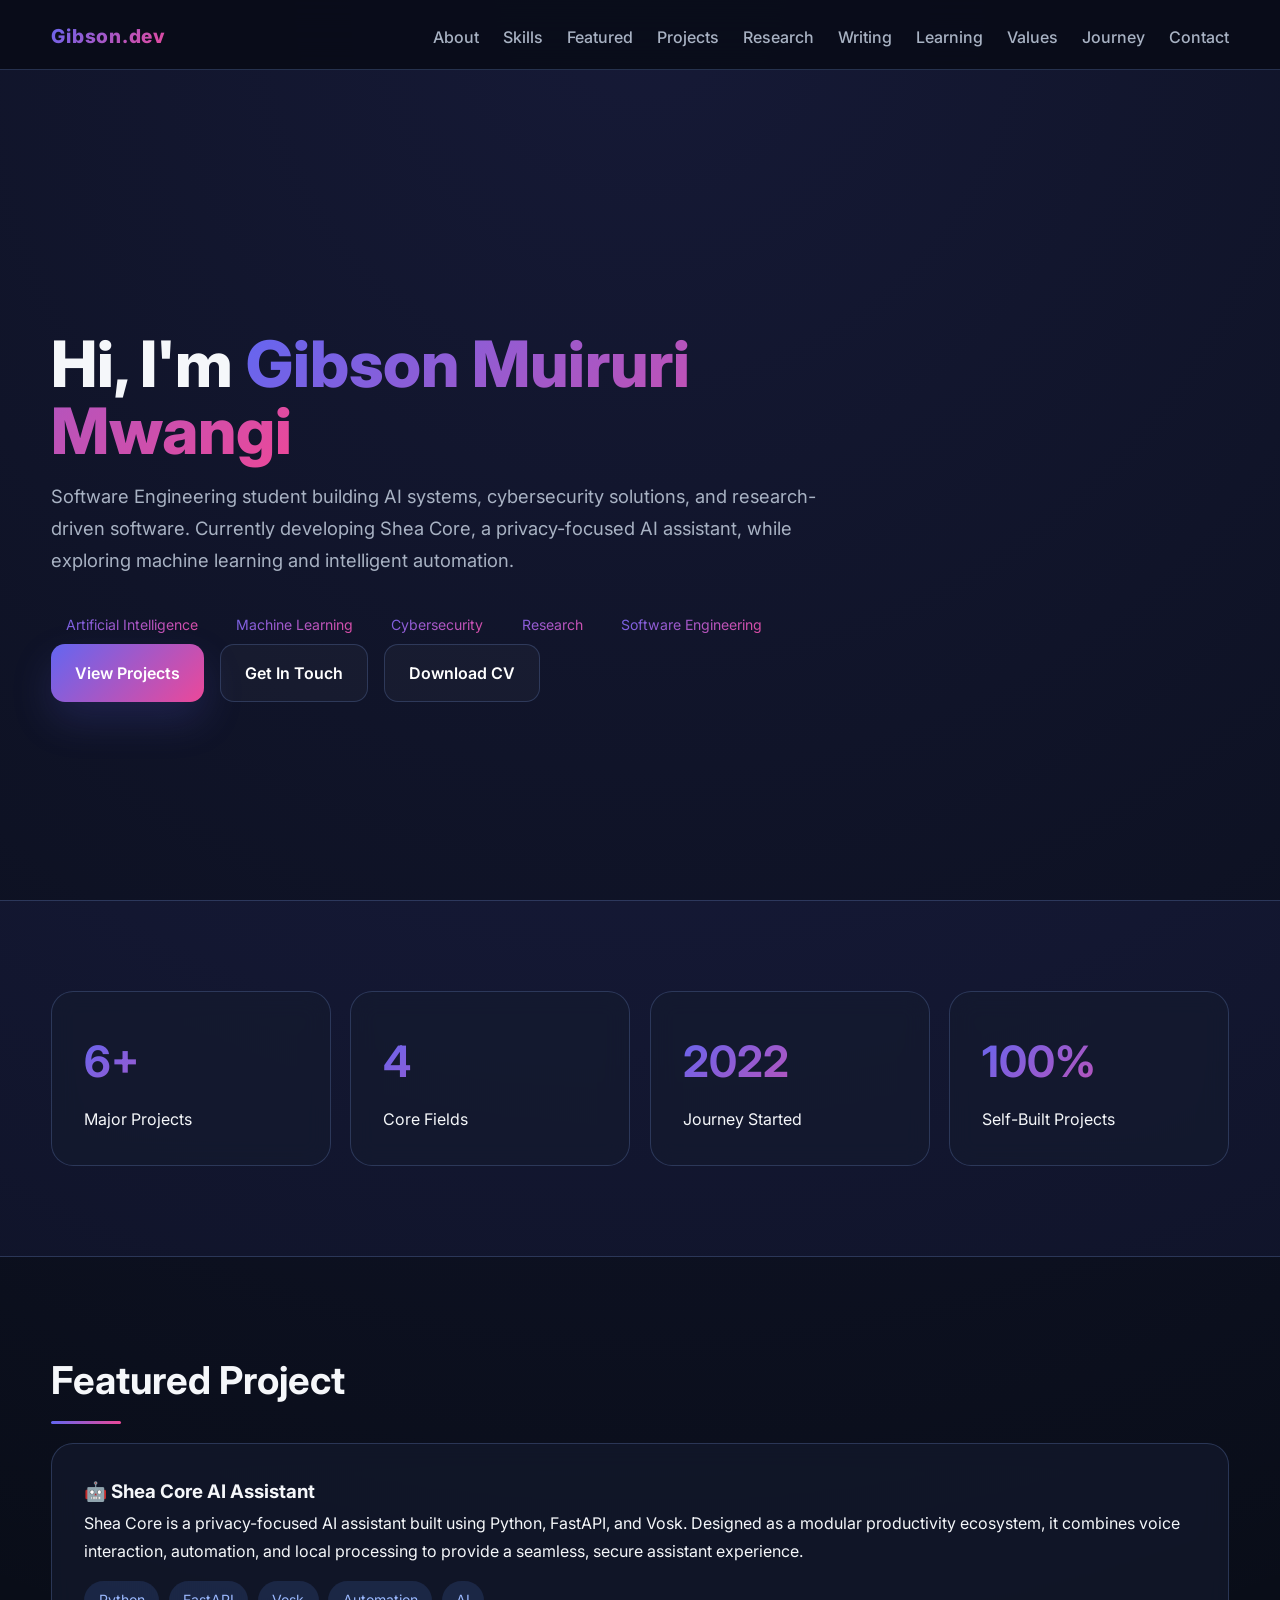
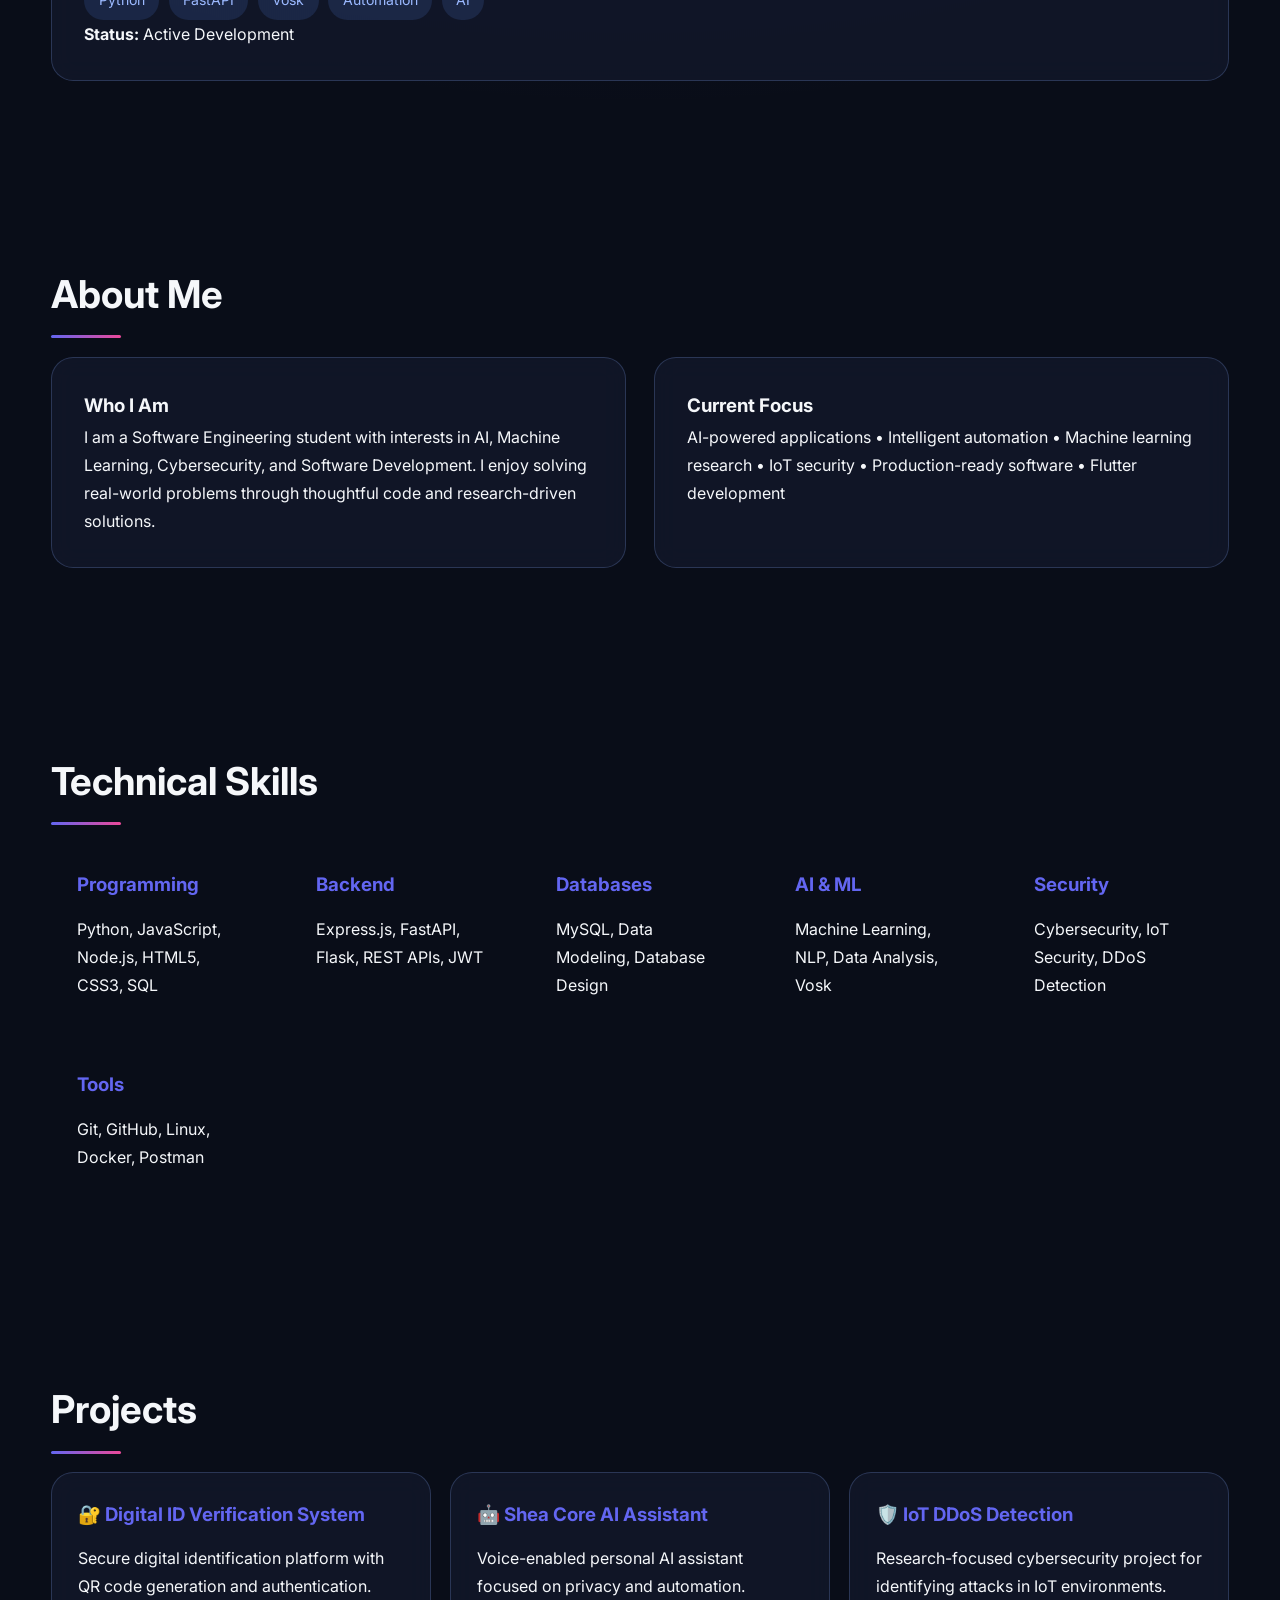
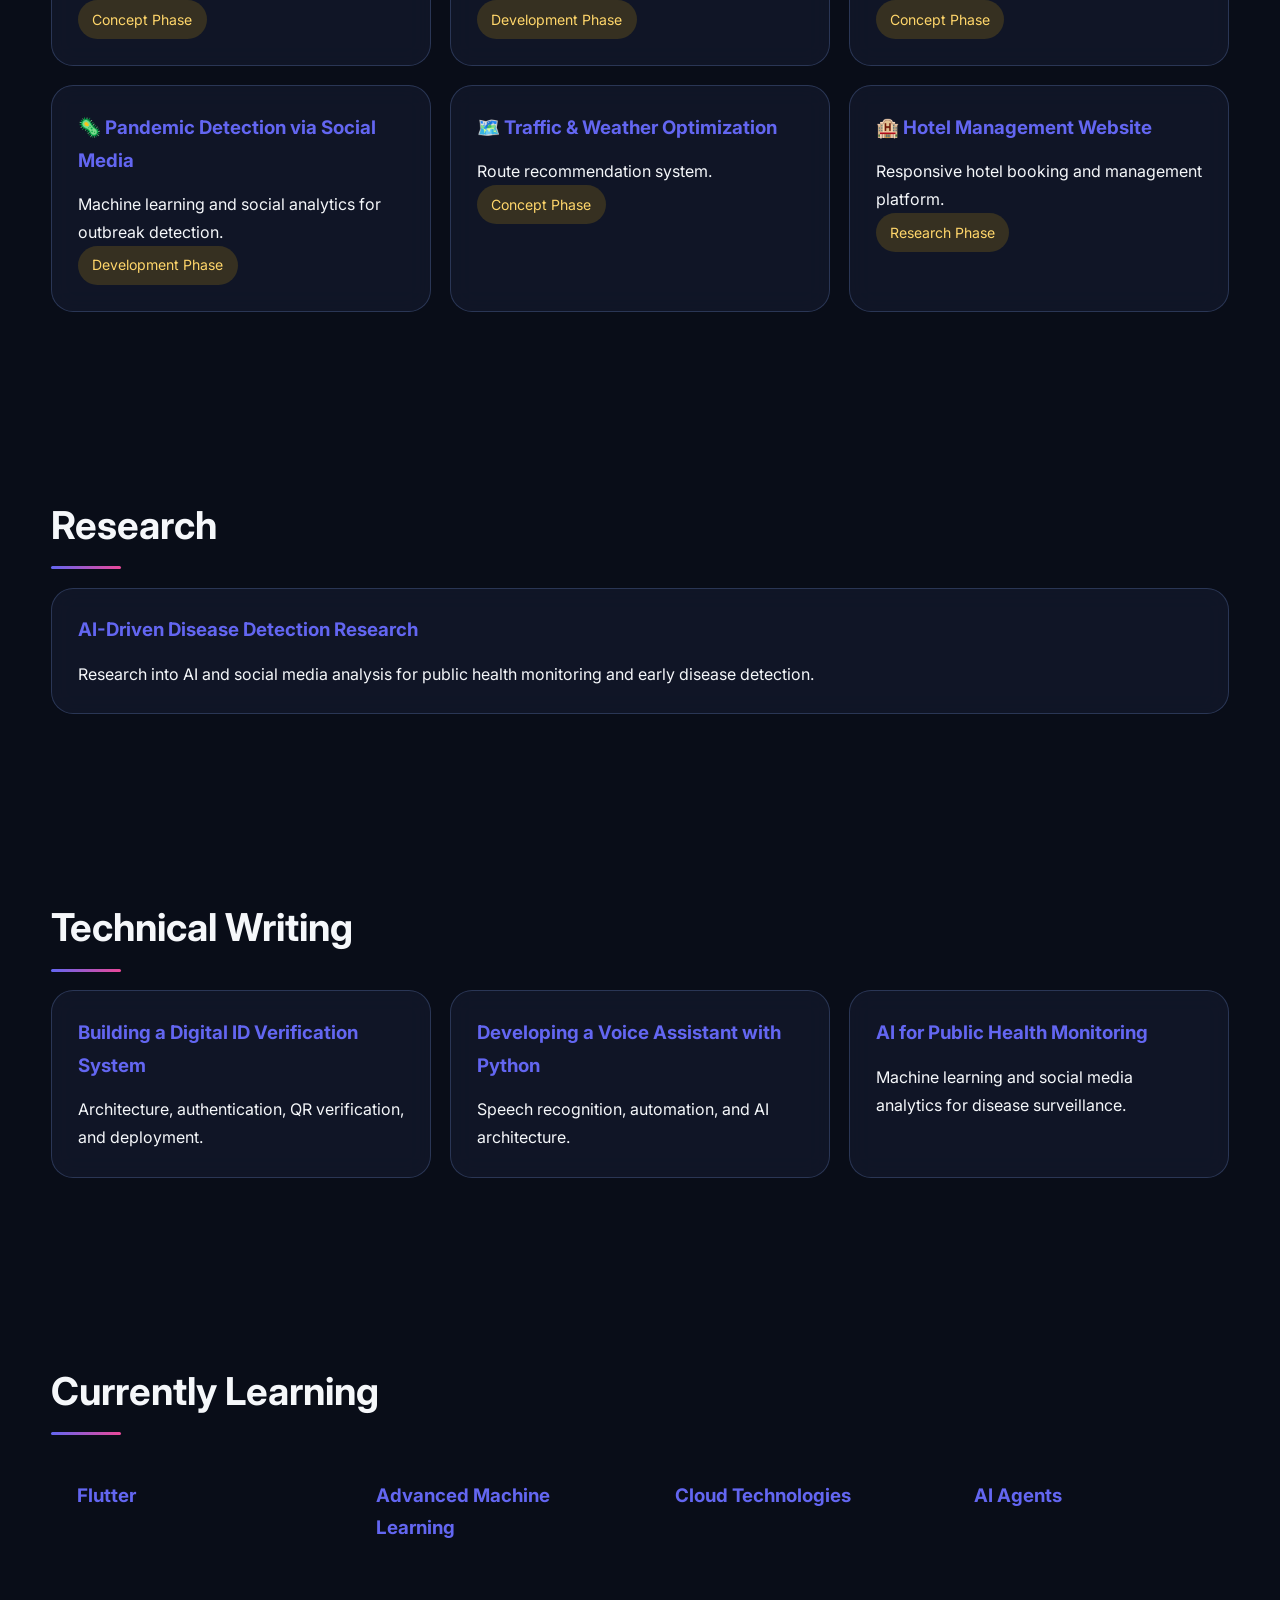
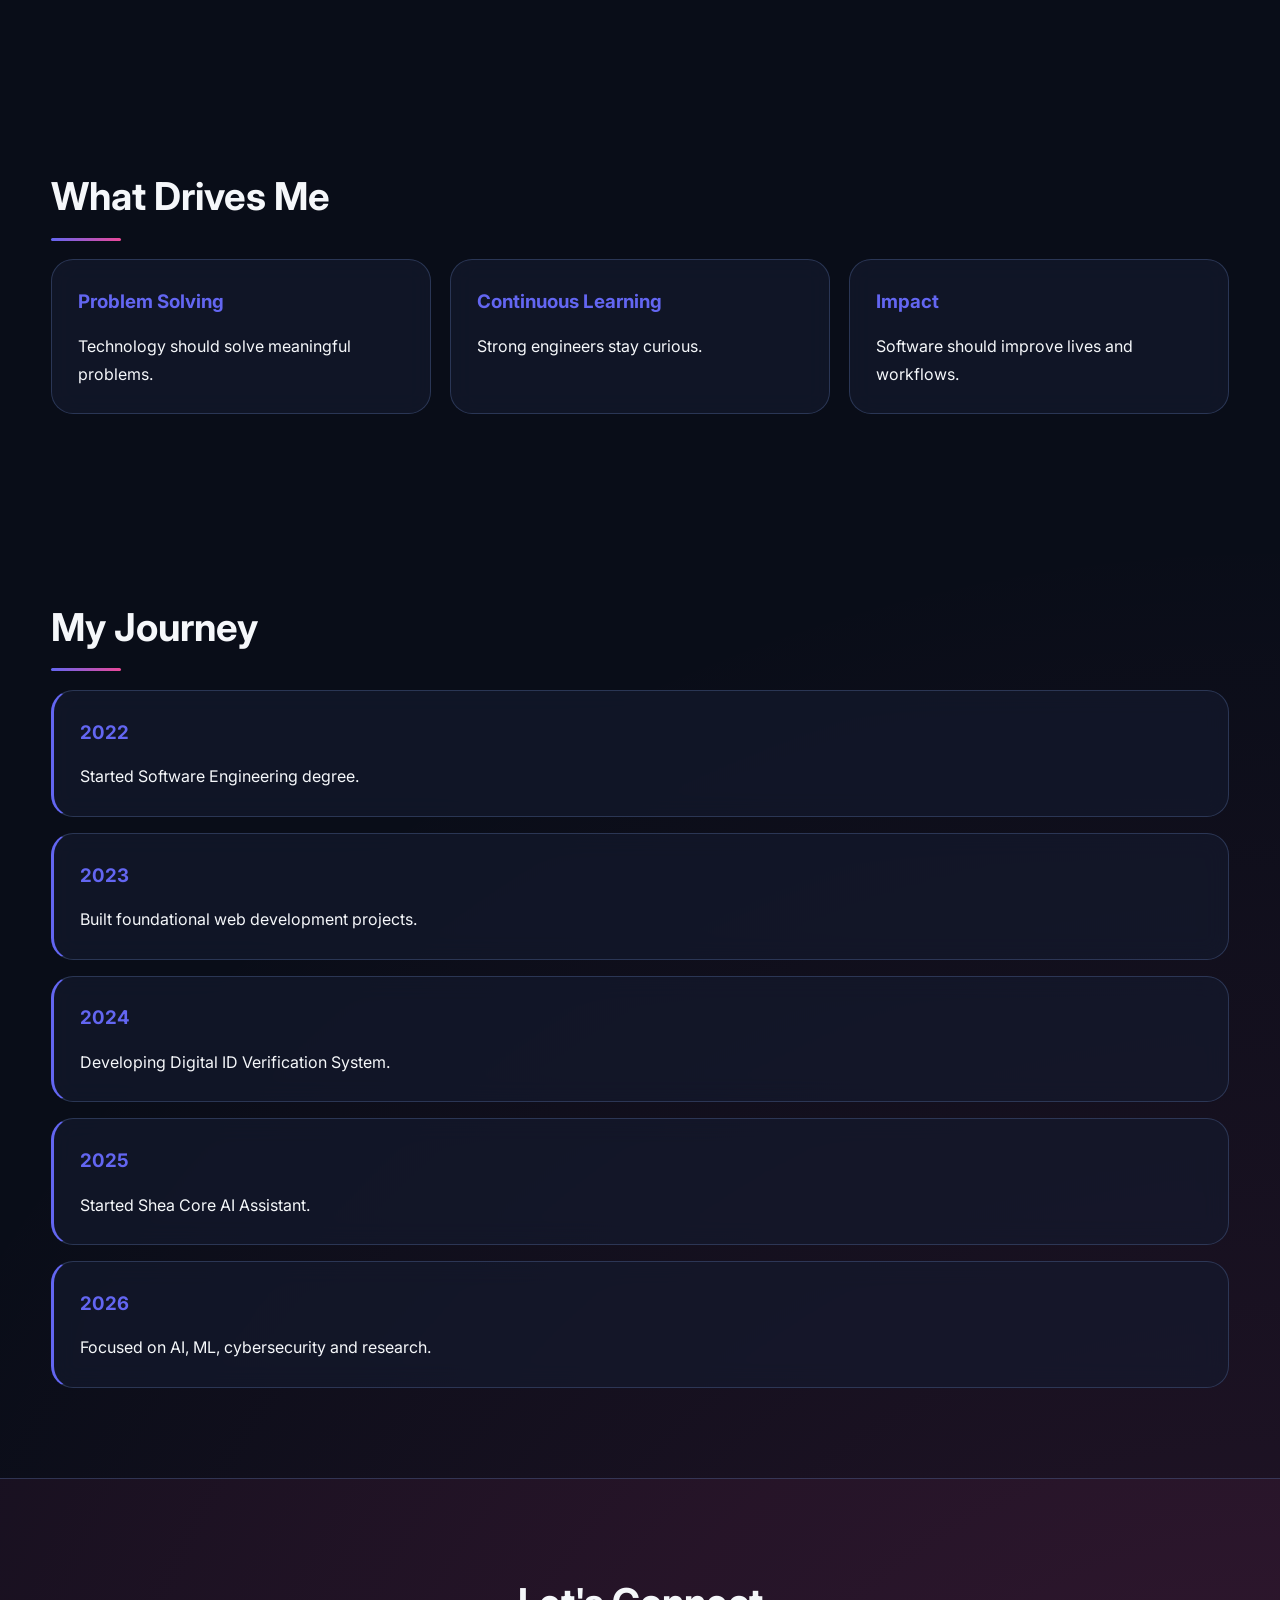
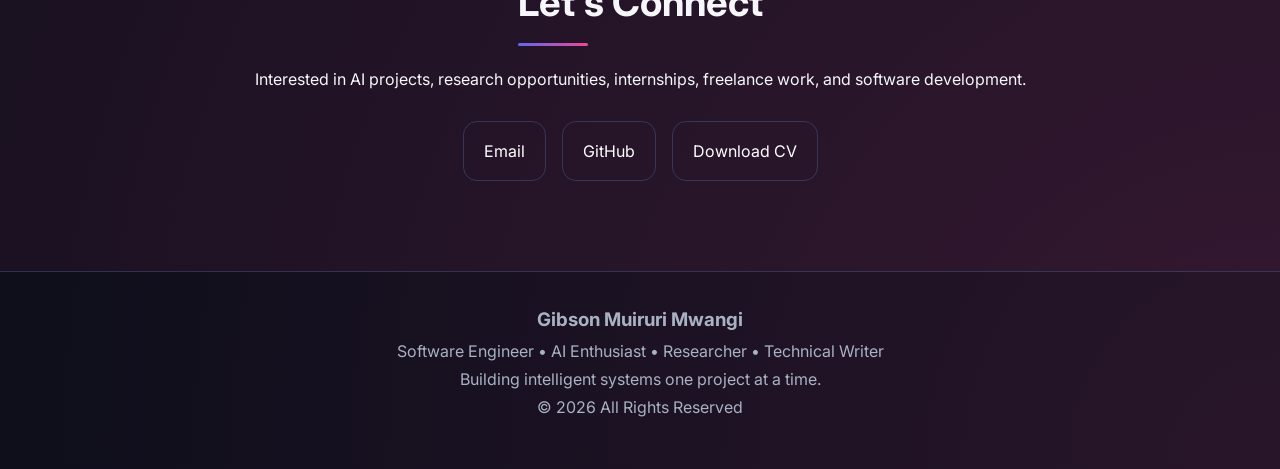
==== commit 7e85f420: "changed" ====
--- a/Gibson_Portfolio.html
+++ b/Gibson_Portfolio.html
@@ -6,213 +6,681 @@
 <title>Gibson Muiruri Mwangi | Software Engineer</title>
 <link href="https://fonts.googleapis.com/css2?family=Inter:wght@300;400;500;600;700;800;900&display=swap" rel="stylesheet">
 <style>
-:root{--bg:#0b0f19;--card:#141a28;--card2:#1b2335;--primary:#5b8cff;--secondary:#7c4dff;--text:#f5f7fa;--muted:#a8b2c3;--border:#2c364d;--accent1:#6366f1;--accent2:#ec4899;--accent3:#f59e0b;}
-*{margin:0;padding:0;box-sizing:border-box}
-html{scroll-behavior:smooth}
-body{font-family:'Inter',sans-serif;background:var(--bg);color:var(--text);line-height:1.7;overflow-x:hidden}
-.container{width:90%;max-width:1200px;margin:auto}
-header{position:fixed;width:100%;top:0;z-index:1000;backdrop-filter:blur(16px);background:rgba(11,15,25,.92);border-bottom:1px solid var(--border);transition:all 0.3s ease}
-nav{display:flex;justify-content:space-between;align-items:center;padding:1.2rem 0}
-.logo{font-size:1.2rem;font-weight:800;background:linear-gradient(135deg,var(--accent1),var(--accent2));-background-clip:text;-webkit-text-fill-color:transparent}
-.nav-links{display:flex;gap:1.5rem;flex-wrap:wrap}
-.nav-links a{text-decoration:none;color:var(--muted);transition:all 0.3s ease;position:relative;font-weight:500}
-.nav-links a::after{content:'';position:absolute;bottom:-4px;left:0;width:0;height:2px;background:linear-gradient(90deg,var(--accent1),var(--accent2));transition:width 0.3s ease}
-.nav-links a:hover{color:#fff}
-.nav-links a:hover::after{width:100%}
-.hamburger{display:none;flex-direction:column;cursor:pointer;gap:5px}
-.hamburger span{width:24px;height:2.5px;background:var(--text);border-radius:2px;transition:all 0.3s ease}
-.hamburger.active span:nth-child(1){transform:rotate(45deg) translate(8px,8px)}
-.hamburger.active span:nth-child(2){opacity:0}
-.hamburger.active span:nth-child(3){transform:rotate(-45deg) translate(7px,-7px)}
-.mobile-menu{display:none;position:fixed;top:70px;left:0;right:0;background:rgba(11,15,25,0.98);backdrop-filter:blur(16px);border-bottom:1px solid var(--border);flex-direction:column;gap:1rem;padding:2rem 1rem;z-index:999;animation:slideDown 0.3s ease}
-.mobile-menu.active{display:flex}
-@keyframes slideDown{from{opacity:0;transform:translateY(-20px)}to{opacity:1;transform:translateY(0)}}
-.mobile-menu a{text-decoration:none;color:var(--muted);font-size:1rem;font-weight:500;padding:0.75rem 0;transition:color 0.3s ease;border-bottom:1px solid var(--border)}
-.mobile-menu a:hover{color:var(--accent1)}
-.hero{min-height:100vh;display:flex;align-items:center;padding-top:100px;opacity:0;animation:fadeInUp 0.8s ease 0.2s forwards}
-.hero-content{max-width:850px}
-.hero h1{font-size:4rem;line-height:1.1;margin-bottom:1rem;font-weight:700}
-.hero span{background:linear-gradient(135deg,var(--accent1),var(--accent2),var(--accent3));background-size:200% 200%;-background-clip:text;-webkit-text-fill-color:transparent;animation:gradientShift 6s ease infinite}
-.hero p{font-size:1.15rem;color:var(--muted);margin-bottom:1.5rem}
-@keyframes gradientShift{0%{background-position:0% 50%}50%{background-position:100% 50%}100%{background-position:0% 50%}}
-.btn-group{display:flex;gap:1rem;flex-wrap:wrap}
-.btn{padding:14px 24px;border-radius:12px;text-decoration:none;font-weight:600;transition:all 0.3s ease;display:inline-block;border:none;cursor:pointer}
-.btn-primary{background:linear-gradient(135deg,var(--accent1),var(--accent2));color:#fff;box-shadow:0 8px 24px rgba(99,102,241,0.3)}
-.btn-primary:hover{transform:translateY(-3px);box-shadow:0 12px 32px rgba(99,102,241,0.4)}
-.btn-secondary{border:1.5px solid var(--border);color:#fff;background:transparent}
-.btn-secondary:hover{border-color:var(--accent1);background:rgba(99,102,241,0.1);transform:translateY(-3px)}
-section{padding:90px 0;position:relative;opacity:0;animation:fadeInUp 0.8s ease forwards}
-section:nth-child(even){animation-delay:0.1s}
-@keyframes fadeInUp{from{opacity:0;transform:translateY(30px)}to{opacity:1;transform:translateY(0)}}
-.section-title{font-size:2.4rem;margin-bottom:2rem;font-weight:700;position:relative;display:inline-block}
-.section-title::after{content:'';position:absolute;bottom:-10px;left:0;width:80px;height:3px;background:linear-gradient(90deg,var(--accent1),var(--accent2));border-radius:2px}
-#stats{background:linear-gradient(135deg,rgba(99,102,241,0.05),rgba(236,72,153,0.05));border-top:1px solid var(--border);border-bottom:1px solid var(--border)}
-.card,.project,.timeline-item,.stat-card{background:rgba(20,27,46,0.6);border:1px solid var(--border);border-radius:18px;transition:all 0.3s ease;backdrop-filter:blur(8px)}
-.card{padding:2rem}
-.card:hover{border-color:var(--accent1);transform:translateY(-6px);background:rgba(20,27,46,0.9)}
-.about{display:grid;grid-template-columns:1fr 1fr;gap:2rem}
-.skills,.stats-grid,.projects-grid{display:grid;gap:1rem}
-.skills{grid-template-columns:repeat(auto-fit,minmax(220px,1fr))}
-.stats-grid{grid-template-columns:repeat(auto-fit,minmax(200px,1fr))}
-.projects-grid{grid-template-columns:repeat(auto-fit,minmax(320px,1fr));gap:2rem}
-.stat-card{padding:2rem;text-align:center}
-.stat-card h2{font-size:2.5rem;background:linear-gradient(135deg,var(--accent1),var(--accent2));-background-clip:text;-webkit-text-fill-color:transparent}
-.stat-card:hover{border-color:var(--accent1);transform:translateY(-8px);background:rgba(20,27,46,0.9)}
-.skill{background:rgba(20,27,46,0.6);border:1px solid var(--border);padding:1rem;border-radius:14px;transition:all 0.3s ease;backdrop-filter:blur(8px)}
-.skill h3{color:var(--accent1)}
-.skill:hover{border-color:var(--accent2);transform:translateX(4px);background:rgba(20,27,46,0.9)}
-.project{padding:2rem;transition:.3s;position:relative;overflow:hidden}
-.project::before{content:'';position:absolute;top:0;left:-100%;width:100%;height:100%;background:linear-gradient(90deg,transparent,rgba(99,102,241,0.1),transparent);transition:left 0.5s ease;z-index:0}
-.project:hover::before{left:100%}
-.project h3,.project p{position:relative;z-index:1}
-.project:hover{transform:translateY(-8px);border-color:var(--accent1);background:rgba(20,27,46,0.9)}
-.tags{display:flex;flex-wrap:wrap;gap:.5rem;margin-top:1rem}
-.tag{background:rgba(91,140,255,.15);color:#8fb2ff;padding:.4rem .8rem;border-radius:999px;font-size:.85rem}
-.in-progress{background:rgba(255,193,7,.15);color:#ffc107;padding:.4rem .8rem;border-radius:999px;display:inline-block;margin-top:1rem}
-.contact{text-align:center}
-#contact{background:linear-gradient(135deg,rgba(99,102,241,0.05),rgba(236,72,153,0.05));border-top:1px solid var(--border)}
-.contact-links{display:flex;justify-content:center;gap:1rem;flex-wrap:wrap;margin-top:2rem}
-.contact-links a{text-decoration:none;color:white;border:1px solid var(--border);padding:12px 20px;border-radius:12px;transition:all 0.3s ease;display:inline-block}
-.contact-links a:hover{border-color:var(--accent1);background:rgba(99,102,241,0.1);transform:translateY(-3px);color:var(--accent1)}
-.timeline{display:flex;flex-direction:column;gap:1rem}
-.timeline-item{padding:1.5rem;transition:.3s;border-left:3px solid var(--accent1)}
-.timeline-item:hover{transform:translateX(6px);border-left-color:var(--accent2);background:rgba(20,27,46,0.9)}
-.timeline-item h3{color:var(--accent1)}
-footer{text-align:center;padding:2rem;border-top:1px solid var(--border);color:var(--muted)}
-.reveal{opacity:0;transform:translateY(30px);transition:all 0.8s cubic-bezier(0.25,0.46,0.45,0.94)}
-.reveal.active{opacity:1;transform:translateY(0)}
-@media(max-width:768px){.hero h1{font-size:2.6rem}.about{grid-template-columns:1fr}.nav-links{display:none}.hamburger{display:flex}.hero{padding-top:100px}.btn-group{flex-direction:column}.btn{width:100%;text-align:center}.projects-grid{grid-template-columns:1fr}.stats-grid{grid-template-columns:1fr}section{padding:80px 0}}
+:root {
+  --bg: #090d18;
+  --surface: rgba(18, 27, 45, 0.92);
+  --surface-strong: rgba(20, 27, 46, 0.95);
+  --surface-soft: rgba(20, 27, 46, 0.65);
+  --primary: #5b8cff;
+  --secondary: #7c4dff;
+  --accent1: #6366f1;
+  --accent2: #ec4899;
+  --accent3: #f59e0b;
+  --text: #f5f7fa;
+  --muted: #a8b2c3;
+  --border: rgba(76, 96, 143, 0.45);
+  --shadow: 0 18px 50px rgba(0, 0, 0, 0.25);
+}
+* {
+  margin: 0;
+  padding: 0;
+  box-sizing: border-box;
+}
+html {
+  scroll-behavior: smooth;
+}
+body {
+  font-family: 'Inter', sans-serif;
+  background: radial-gradient(circle at top, rgba(99, 102, 241, 0.14), transparent 25%),
+              radial-gradient(circle at bottom right, rgba(236, 72, 153, 0.14), transparent 22%),
+              var(--bg);
+  color: var(--text);
+  line-height: 1.75;
+  overflow-x: hidden;
+}
+.container {
+  width: min(92%, 1180px);
+  margin: 0 auto;
+}
+main {
+  padding-top: 72px;
+}
+header {
+  position: fixed;
+  inset: 0 0 auto;
+  z-index: 1000;
+  backdrop-filter: blur(16px);
+  background: rgba(9, 13, 24, 0.92);
+  border-bottom: 1px solid var(--border);
+  transition: all 0.28s ease;
+}
+nav {
+  display: flex;
+  align-items: center;
+  justify-content: space-between;
+  padding: 1.25rem 0 0.95rem;
+}
+.logo {
+  font-size: 1.2rem;
+  font-weight: 800;
+  letter-spacing: 0.04em;
+  background: linear-gradient(135deg, var(--accent1), var(--accent2));
+  -webkit-background-clip: text;
+  -webkit-text-fill-color: transparent;
+}
+.nav-links {
+  display: flex;
+  gap: 1.5rem;
+  flex-wrap: wrap;
+}
+.nav-links a,
+.mobile-menu a {
+  color: var(--muted);
+  text-decoration: none;
+  font-weight: 500;
+  position: relative;
+  transition: color 0.24s ease;
+}
+.nav-links a::after {
+  content: '';
+  position: absolute;
+  left: 0;
+  bottom: -4px;
+  width: 0;
+  height: 2px;
+  background: linear-gradient(90deg, var(--accent1), var(--accent2));
+  transition: width 0.24s ease;
+}
+.nav-links a:hover,
+.mobile-menu a:hover {
+  color: #fff;
+}
+.nav-links a:hover::after {
+  width: 100%;
+}
+.hamburger {
+  display: none;
+  cursor: pointer;
+  gap: 6px;
+  flex-direction: column;
+}
+.hamburger span {
+  width: 24px;
+  height: 2.5px;
+  border-radius: 999px;
+  background: var(--text);
+  transition: all 0.28s ease;
+}
+.hamburger.active span:nth-child(1) {
+  transform: rotate(45deg) translate(5px, 5px);
+}
+.hamburger.active span:nth-child(2) {
+  opacity: 0;
+}
+.hamburger.active span:nth-child(3) {
+  transform: rotate(-45deg) translate(5px, -5px);
+}
+.mobile-menu {
+  display: none;
+  position: fixed;
+  top: 72px;
+  left: 0;
+  right: 0;
+  background: rgba(9, 13, 24, 0.98);
+  backdrop-filter: blur(18px);
+  border-bottom: 1px solid var(--border);
+  flex-direction: column;
+  gap: 1rem;
+  padding: 1.75rem 1rem;
+  z-index: 999;
+}
+.mobile-menu.active {
+  display: flex;
+}
+.mobile-menu a {
+  padding: 0.8rem 0;
+  border-bottom: 1px solid var(--border);
+}
+.hero {
+  min-height: calc(100vh - 72px);
+  display: flex;
+  align-items: center;
+  padding: 140px 0 80px;
+}
+.hero-content {
+  max-width: 850px;
+}
+.hero h1 {
+  font-size: clamp(3rem, 5vw, 4.4rem);
+  line-height: 1.05;
+  margin-bottom: 1rem;
+  font-weight: 800;
+}
+.hero span {
+  background: linear-gradient(135deg, var(--accent1), var(--accent2), var(--accent3));
+  background-size: 200% 200%;
+  -webkit-background-clip: text;
+  -webkit-text-fill-color: transparent;
+  animation: gradientShift 6s ease infinite;
+}
+.hero p {
+  font-size: 1.15rem;
+  color: var(--muted);
+  max-width: 780px;
+  margin-bottom: 1.8rem;
+}
+@keyframes gradientShift {
+  0% { background-position: 0% 50%; }
+  50% { background-position: 100% 50%; }
+  100% { background-position: 0% 50%; }
+}
+.btn-group {
+  display: flex;
+  gap: 1rem;
+  flex-wrap: wrap;
+}
+.btn {
+  display: inline-flex;
+  align-items: center;
+  justify-content: center;
+  padding: 14px 24px;
+  border-radius: 14px;
+  font-weight: 600;
+  cursor: pointer;
+  text-decoration: none;
+  transition: transform 0.24s ease, box-shadow 0.24s ease, background 0.24s ease;
+}
+.btn-primary {
+  background: linear-gradient(135deg, var(--accent1), var(--accent2));
+  color: #fff;
+  box-shadow: 0 18px 40px rgba(99, 102, 241, 0.18);
+}
+.btn-primary:hover {
+  transform: translateY(-2px);
+}
+.btn-secondary {
+  border: 1.5px solid var(--border);
+  background: rgba(255, 255, 255, 0.03);
+  color: #fff;
+}
+.btn-secondary:hover {
+  background: rgba(99, 102, 241, 0.12);
+  transform: translateY(-2px);
+}
+section {
+  padding: 90px 0;
+}
+section:nth-of-type(even) {
+  opacity: 1;
+}
+.section-title {
+  font-size: clamp(2rem, 3vw, 2.6rem);
+  margin-bottom: 1.8rem;
+  font-weight: 700;
+  display: inline-block;
+  position: relative;
+}
+.section-title::after {
+  content: '';
+  position: absolute;
+  left: 0;
+  bottom: -10px;
+  width: 70px;
+  height: 3px;
+  border-radius: 999px;
+  background: linear-gradient(90deg, var(--accent1), var(--accent2));
+}
+#stats {
+  background: rgba(99, 102, 241, 0.06);
+  border-top: 1px solid var(--border);
+  border-bottom: 1px solid var(--border);
+}
+.card,
+.project,
+.timeline-item,
+.stat-card {
+  background: var(--surface-soft);
+  border: 1px solid var(--border);
+  border-radius: 22px;
+  transition: transform 0.24s ease, border-color 0.24s ease, background 0.24s ease;
+  backdrop-filter: blur(12px);
+}
+.card,
+.stat-card {
+  padding: 2rem;
+}
+.card:hover,
+.project:hover,
+.timeline-item:hover,
+.stat-card:hover {
+  transform: translateY(-6px);
+  border-color: var(--accent1);
+  background: var(--surface-strong);
+}
+.about {
+  display: grid;
+  grid-template-columns: repeat(2, minmax(0, 1fr));
+  gap: 1.8rem;
+}
+.skills,
+.stats-grid,
+.projects-grid {
+  display: grid;
+  gap: 1.2rem;
+}
+.skills {
+  grid-template-columns: repeat(auto-fit, minmax(220px, 1fr));
+}
+.stats-grid {
+  grid-template-columns: repeat(auto-fit, minmax(200px, 1fr));
+}
+.projects-grid {
+  grid-template-columns: repeat(auto-fit, minmax(300px, 1fr));
+}
+.stat-card h2 {
+  font-size: 2.7rem;
+  margin-bottom: 0.35rem;
+  background: linear-gradient(135deg, var(--accent1), var(--accent2));
+  -webkit-background-clip: text;
+  -webkit-text-fill-color: transparent;
+}
+.skill,
+.project,
+.timeline-item {
+  padding: 1.6rem;
+}
+.skill h3,
+.timeline-item h3,
+.project h3 {
+  color: var(--accent1);
+  margin-bottom: 0.8rem;
+}
+.skill {
+  border-radius: 18px;
+}
+.project {
+  overflow: hidden;
+  position: relative;
+}
+.project::before {
+  content: '';
+  position: absolute;
+  top: 0;
+  left: -100%;
+  width: 100%;
+  height: 100%;
+  background: linear-gradient(90deg, transparent, rgba(99, 102, 241, 0.12), transparent);
+  transition: left 0.5s ease;
+  z-index: 0;
+}
+.project:hover::before {
+  left: 100%;
+}
+.project h3,
+.project p,
+.timeline-item p {
+  position: relative;
+  z-index: 1;
+}
+.tags {
+  display: flex;
+  flex-wrap: wrap;
+  gap: 0.6rem;
+  margin-top: 1rem;
+}
+.tag,
+.in-progress {
+  display: inline-flex;
+  align-items: center;
+  justify-content: center;
+  border-radius: 999px;
+  padding: 0.45rem 0.9rem;
+  font-size: 0.88rem;
+}
+.tag {
+  background: rgba(91, 140, 255, 0.14);
+  color: #9bb9ff;
+}
+.in-progress {
+  background: rgba(255, 193, 7, 0.16);
+  color: #ffd66b;
+}
+.contact {
+  text-align: center;
+}
+#contact {
+  background: rgba(236, 72, 153, 0.06);
+  border-top: 1px solid var(--border);
+}
+.contact-links {
+  display: flex;
+  justify-content: center;
+  gap: 1rem;
+  flex-wrap: wrap;
+  margin-top: 1.75rem;
+}
+.contact-links a {
+  display: inline-flex;
+  text-decoration: none;
+  color: #fff;
+  border: 1px solid var(--border);
+  padding: 0.95rem 1.25rem;
+  border-radius: 14px;
+  transition: transform 0.24s ease, background 0.24s ease, border-color 0.24s ease;
+}
+.contact-links a:hover {
+  border-color: var(--accent1);
+  background: rgba(99, 102, 241, 0.14);
+  transform: translateY(-2px);
+  color: var(--accent1);
+}
+.timeline {
+  display: flex;
+  flex-direction: column;
+  gap: 1rem;
+}
+.timeline-item {
+  border-left: 3px solid var(--accent1);
+}
+footer {
+  text-align: center;
+  padding: 2rem 0 3rem;
+  border-top: 1px solid var(--border);
+  color: var(--muted);
+}
+.reveal {
+  opacity: 0;
+  transform: translateY(30px);
+  transition: all 0.8s cubic-bezier(0.25, 0.46, 0.45, 0.94);
+}
+.reveal.active {
+  opacity: 1;
+  transform: translateY(0);
+}
+@media (max-width: 980px) {
+  .about,
+  .skills,
+  .projects-grid,
+  .stats-grid {
+    grid-template-columns: 1fr;
+  }
+}
+@media (max-width: 768px) {
+  .hero {
+    padding-top: 110px;
+  }
+  .hero h1 {
+    font-size: 2.6rem;
+  }
+  .nav-links {
+    display: none;
+  }
+  .hamburger {
+    display: flex;
+  }
+  .btn-group {
+    flex-direction: column;
+  }
+  .btn {
+    width: 100%;
+    text-align: center;
+  }
+  section {
+    padding: 80px 0;
+  }
+}
 </style>
 </head>
 <body>
-<header><div class="container"><nav><div class="logo">Gibson.dev</div>
-<div class="nav-links">
-<a href="#about">About</a><a href="#skills">Skills</a><a href="#featured-project">Featured</a>
-<a href="#projects">Projects</a><a href="#research">Research</a><a href="#writing">Writing</a>
-<a href="#learning">Learning</a><a href="#values">Values</a><a href="#education">Journey</a><a href="#contact">Contact</a>
-</div>
-<div class="hamburger">
-<span></span>
-<span></span>
-<span></span>
-</div>
-</nav></div>
-<div class="mobile-menu">
-<a href="#about">About</a><a href="#skills">Skills</a><a href="#featured-project">Featured</a>
-<a href="#projects">Projects</a><a href="#research">Research</a><a href="#writing">Writing</a>
-<a href="#learning">Learning</a><a href="#values">Values</a><a href="#education">Journey</a><a href="#contact">Contact</a>
-</div>
+<header>
+  <div class="container">
+    <nav>
+      <div class="logo">Gibson.dev</div>
+      <div class="nav-links">
+        <a href="#about">About</a>
+        <a href="#skills">Skills</a>
+        <a href="#featured-project">Featured</a>
+        <a href="#projects">Projects</a>
+        <a href="#research">Research</a>
+        <a href="#writing">Writing</a>
+        <a href="#learning">Learning</a>
+        <a href="#values">Values</a>
+        <a href="#education">Journey</a>
+        <a href="#contact">Contact</a>
+      </div>
+      <div class="hamburger">
+        <span></span>
+        <span></span>
+        <span></span>
+      </div>
+    </nav>
+  </div>
+  <div class="mobile-menu">
+    <a href="#about">About</a>
+    <a href="#skills">Skills</a>
+    <a href="#featured-project">Featured</a>
+    <a href="#projects">Projects</a>
+    <a href="#research">Research</a>
+    <a href="#writing">Writing</a>
+    <a href="#learning">Learning</a>
+    <a href="#values">Values</a>
+    <a href="#education">Journey</a>
+    <a href="#contact">Contact</a>
+  </div>
 </header>
 
-<section class="hero">
-<div class="container"><div class="hero-content">
-<h1>Hi, I'm <span>Gibson Muiruri Mwangi</span></h1>
-<p>Software Engineering student building AI systems, cybersecurity solutions, and research-driven software. Currently developing Shea Core, a privacy-focused AI assistant, while exploring machine learning and intelligent automation.</p>
-<div class="tags">
-<span class="tag">Artificial Intelligence</span><span class="tag">Machine Learning</span>
-<span class="tag">Cybersecurity</span><span class="tag">Research</span><span class="tag">Software Engineering</span>
-</div><br>
-<div class="btn-group">
-<a href="#projects" class="btn btn-primary">View Projects</a>
-<a href="#contact" class="btn btn-secondary">Get In Touch</a>
-<a href="https://drive.google.com/file/d/1UbEzsmDUPQM_PgOKHmoeLxlb6zNDS4OS/view?usp=drive_link" class="btn btn-secondary">Download CV</a>
-</div></div></div></section>
-
-<section id="stats"><div class="container"><div class="stats-grid">
-<div class="stat-card reveal"><h2>6+</h2><p>Major Projects</p></div>
-<div class="stat-card reveal"><h2>4</h2><p>Core Fields</p></div>
-<div class="stat-card reveal"><h2>2022</h2><p>Journey Started</p></div>
-<div class="stat-card reveal"><h2>100%</h2><p>Self-Built Projects</p></div>
-</div></div></section>
-
-<section id="featured-project"><div class="container">
-<h2 class="section-title">Featured Project</h2>
-<div class="card">
-<h3>🤖 Shea Core AI Assistant</h3>
-<p>Shea Core is a privacy-focused AI assistant built using Python, FastAPI, and Vosk. Designed as a modular productivity ecosystem, it combines voice interaction, automation, and local processing to provide a seamless, secure assistant experience.</p>
-<div class="tags"><span class="tag">Python</span><span class="tag">FastAPI</span><span class="tag">Vosk</span><span class="tag">Automation</span><span class="tag">AI</span></div>
-<p><strong>Status:</strong> Active Development</p>
-</div></div></section>
-
-<section id="about"><div class="container"><h2 class="section-title">About Me</h2>
-<div class="about">
-<div class="card"><h3>Who I Am</h3><p>I am a Software Engineering student with interests in AI, Machine Learning, Cybersecurity, and Software Development. I enjoy solving real-world problems through thoughtful code and research-driven solutions.</p></div>
-<div class="card"><h3>Current Focus</h3><p>AI-powered applications • Intelligent automation • Machine learning research • IoT security • Production-ready software • Flutter development</p></div>
-</div></div></section>
-
-<section id="skills"><div class="container"><h2 class="section-title">Technical Skills</h2>
-<div class="skills">
-<div class="skill"><h3>Programming</h3><p>Python, JavaScript, Node.js, HTML5, CSS3, SQL</p></div>
-<div class="skill"><h3>Backend</h3><p>Express.js, FastAPI, Flask, REST APIs, JWT</p></div>
-<div class="skill"><h3>Databases</h3><p>MySQL, Data Modeling, Database Design</p></div>
-<div class="skill"><h3>AI & ML</h3><p>Machine Learning, NLP, Data Analysis, Vosk</p></div>
-<div class="skill"><h3>Security</h3><p>Cybersecurity, IoT Security, DDoS Detection</p></div>
-<div class="skill"><h3>Tools</h3><p>Git, GitHub, Linux, Docker, Postman</p></div>
-</div></div></section>
-
-<section id="projects"><div class="container"><h2 class="section-title">Projects</h2>
-<div class="projects-grid">
-<div class="project reveal"><h3>🔐 Digital ID Verification System</h3><p>Secure digital identification platform with QR code generation and authentication.</p><span class="in-progress">Concept Phase</span></div>
-<div class="project reveal"><h3>🤖 Shea Core AI Assistant</h3><p>Voice-enabled personal AI assistant focused on privacy and automation.</p><span class="in-progress">Development Phase</span></div>
-<div class="project reveal"><h3>🛡️ IoT DDoS Detection</h3><p>Research-focused cybersecurity project for identifying attacks in IoT environments.</p><span class="in-progress">Concept Phase</span></div>
-<div class="project reveal"><h3>🦠 Pandemic Detection via Social Media</h3><p>Machine learning and social analytics for outbreak detection.</p><span class="in-progress">Development Phase</span></div>
-<div class="project reveal"><h3>🗺️ Traffic & Weather Optimization</h3><p>Route recommendation system.</p><span class="in-progress">Concept Phase</span></div>
-<div class="project reveal"><h3>🏨 Hotel Management Website</h3><p>Responsive hotel booking and management platform.</p><span class="in-progress">Research Phase</span></div>
-</div></div></section>
-
-<section id="research"><div class="container"><h2 class="section-title">Research</h2>
-<div class="project"><h3>AI-Driven Disease Detection Research</h3><p>Research into AI and social media analysis for public health monitoring and early disease detection.</p></div>
-</div></section>
-
-<section id="writing"><div class="container"><h2 class="section-title">Technical Writing</h2>
-<div class="projects-grid">
-<div class="project reveal"><h3>Building a Digital ID Verification System</h3><p>Architecture, authentication, QR verification, and deployment.</p></div>
-<div class="project reveal"><h3>Developing a Voice Assistant with Python</h3><p>Speech recognition, automation, and AI architecture.</p></div>
-<div class="project reveal"><h3>AI for Public Health Monitoring</h3><p>Machine learning and social media analytics for disease surveillance.</p></div>
-</div></div></section>
-
-<section id="learning"><div class="container"><h2 class="section-title">Currently Learning</h2>
-<div class="skills">
-<div class="skill"><h3>Flutter</h3></div>
-<div class="skill"><h3>Advanced Machine Learning</h3></div>
-<div class="skill"><h3>Cloud Technologies</h3></div>
-<div class="skill"><h3>AI Agents</h3></div>
-</div></div></section>
-
-<section id="values"><div class="container"><h2 class="section-title">What Drives Me</h2>
-<div class="projects-grid">
-<div class="project reveal"><h3>Problem Solving</h3><p>Technology should solve meaningful problems.</p></div>
-<div class="project reveal"><h3>Continuous Learning</h3><p>Strong engineers stay curious.</p></div>
-<div class="project reveal"><h3>Impact</h3><p>Software should improve lives and workflows.</p></div>
-</div></div></section>
-
-<section id="education"><div class="container"><h2 class="section-title">My Journey</h2>
-<div class="timeline">
-<div class="timeline-item reveal"><h3>2022</h3><p>Started Software Engineering degree.</p></div>
-<div class="timeline-item reveal"><h3>2023</h3><p>Built foundational web development projects.</p></div>
-<div class="timeline-item reveal"><h3>2024</h3><p>Developing Digital ID Verification System.</p></div>
-<div class="timeline-item reveal"><h3>2025</h3><p>Started Shea Core AI Assistant.</p></div>
-<div class="timeline-item reveal"><h3>2026</h3><p>Focused on AI, ML, cybersecurity and research.</p></div>
-</div></div></section>
-
-<section id="contact"><div class="container"><div class="contact">
-<h2 class="section-title">Let's Connect</h2>
-<p>Interested in AI projects, research opportunities, internships, freelance work, and software development.</p>
-<div class="contact-links">
-<a href="mailto: mwangigibson71@gmail.com">Email</a>
-<a href="https://github.com/mwasgibson">GitHub</a>
-<a href="https://drive.google.com/file/d/1UbEzsmDUPQM_PgOKHmoeLxlb6zNDS4OS/view?usp=drive_link">Download CV</a>
-</div></div></div></section>
+<main>
+  <section class="hero">
+    <div class="container">
+      <div class="hero-content">
+        <h1>Hi, I'm <span>Gibson Muiruri Mwangi</span></h1>
+        <p>Software Engineering student building AI systems, cybersecurity solutions, and research-driven software. Currently developing Shea Core, a privacy-focused AI assistant, while exploring machine learning and intelligent automation.</p>
+        <div class="tags">
+          <span class="tag">Artificial Intelligence</span>
+          <span class="tag">Machine Learning</span>
+          <span class="tag">Cybersecurity</span>
+          <span class="tag">Research</span>
+          <span class="tag">Software Engineering</span>
+        </div>
+        <div class="btn-group">
+          <a href="#projects" class="btn btn-primary">View Projects</a>
+          <a href="#contact" class="btn btn-secondary">Get In Touch</a>
+          <a href="https://drive.google.com/file/d/1UbEzsmDUPQM_PgOKHmoeLxlb6zNDS4OS/view?usp=drive_link" class="btn btn-secondary">Download CV</a>
+        </div>
+      </div>
+    </div>
+  </section>
+
+  <section id="stats">
+    <div class="container">
+      <div class="stats-grid">
+        <div class="stat-card reveal"><h2>6+</h2><p>Major Projects</p></div>
+        <div class="stat-card reveal"><h2>4</h2><p>Core Fields</p></div>
+        <div class="stat-card reveal"><h2>2022</h2><p>Journey Started</p></div>
+        <div class="stat-card reveal"><h2>100%</h2><p>Self-Built Projects</p></div>
+      </div>
+    </div>
+  </section>
+
+  <section id="featured-project">
+    <div class="container">
+      <h2 class="section-title">Featured Project</h2>
+      <div class="card reveal">
+        <h3>🤖 Shea Core AI Assistant</h3>
+        <p>Shea Core is a privacy-focused AI assistant built using Python, FastAPI, and Vosk. Designed as a modular productivity ecosystem, it combines voice interaction, automation, and local processing to provide a seamless, secure assistant experience.</p>
+        <div class="tags">
+          <span class="tag">Python</span>
+          <span class="tag">FastAPI</span>
+          <span class="tag">Vosk</span>
+          <span class="tag">Automation</span>
+          <span class="tag">AI</span>
+        </div>
+        <p><strong>Status:</strong> Active Development</p>
+      </div>
+    </div>
+  </section>
+
+  <section id="about">
+    <div class="container">
+      <h2 class="section-title">About Me</h2>
+      <div class="about">
+        <div class="card reveal"><h3>Who I Am</h3><p>I am a Software Engineering student with interests in AI, Machine Learning, Cybersecurity, and Software Development. I enjoy solving real-world problems through thoughtful code and research-driven solutions.</p></div>
+        <div class="card reveal"><h3>Current Focus</h3><p>AI-powered applications • Intelligent automation • Machine learning research • IoT security • Production-ready software • Flutter development</p></div>
+      </div>
+    </div>
+  </section>
+
+  <section id="skills">
+    <div class="container">
+      <h2 class="section-title">Technical Skills</h2>
+      <div class="skills">
+        <div class="skill reveal"><h3>Programming</h3><p>Python, JavaScript, Node.js, HTML5, CSS3, SQL</p></div>
+        <div class="skill reveal"><h3>Backend</h3><p>Express.js, FastAPI, Flask, REST APIs, JWT</p></div>
+        <div class="skill reveal"><h3>Databases</h3><p>MySQL, Data Modeling, Database Design</p></div>
+        <div class="skill reveal"><h3>AI & ML</h3><p>Machine Learning, NLP, Data Analysis, Vosk</p></div>
+        <div class="skill reveal"><h3>Security</h3><p>Cybersecurity, IoT Security, DDoS Detection</p></div>
+        <div class="skill reveal"><h3>Tools</h3><p>Git, GitHub, Linux, Docker, Postman</p></div>
+      </div>
+    </div>
+  </section>
+
+  <section id="projects">
+    <div class="container">
+      <h2 class="section-title">Projects</h2>
+      <div class="projects-grid">
+        <div class="project reveal"><h3>🔐 Digital ID Verification System</h3><p>Secure digital identification platform with QR code generation and authentication.</p><span class="in-progress">Concept Phase</span></div>
+        <div class="project reveal"><h3>🤖 Shea Core AI Assistant</h3><p>Voice-enabled personal AI assistant focused on privacy and automation.</p><span class="in-progress">Development Phase</span></div>
+        <div class="project reveal"><h3>🛡️ IoT DDoS Detection</h3><p>Research-focused cybersecurity project for identifying attacks in IoT environments.</p><span class="in-progress">Concept Phase</span></div>
+        <div class="project reveal"><h3>🦠 Pandemic Detection via Social Media</h3><p>Machine learning and social analytics for outbreak detection.</p><span class="in-progress">Development Phase</span></div>
+        <div class="project reveal"><h3>🗺️ Traffic & Weather Optimization</h3><p>Route recommendation system.</p><span class="in-progress">Concept Phase</span></div>
+        <div class="project reveal"><h3>🏨 Hotel Management Website</h3><p>Responsive hotel booking and management platform.</p><span class="in-progress">Research Phase</span></div>
+      </div>
+    </div>
+  </section>
+
+  <section id="research">
+    <div class="container">
+      <h2 class="section-title">Research</h2>
+      <div class="project reveal"><h3>AI-Driven Disease Detection Research</h3><p>Research into AI and social media analysis for public health monitoring and early disease detection.</p></div>
+    </div>
+  </section>
+
+  <section id="writing">
+    <div class="container">
+      <h2 class="section-title">Technical Writing</h2>
+      <div class="projects-grid">
+        <div class="project reveal"><h3>Building a Digital ID Verification System</h3><p>Architecture, authentication, QR verification, and deployment.</p></div>
+        <div class="project reveal"><h3>Developing a Voice Assistant with Python</h3><p>Speech recognition, automation, and AI architecture.</p></div>
+        <div class="project reveal"><h3>AI for Public Health Monitoring</h3><p>Machine learning and social media analytics for disease surveillance.</p></div>
+      </div>
+    </div>
+  </section>
+
+  <section id="learning">
+    <div class="container">
+      <h2 class="section-title">Currently Learning</h2>
+      <div class="skills">
+        <div class="skill reveal"><h3>Flutter</h3></div>
+        <div class="skill reveal"><h3>Advanced Machine Learning</h3></div>
+        <div class="skill reveal"><h3>Cloud Technologies</h3></div>
+        <div class="skill reveal"><h3>AI Agents</h3></div>
+      </div>
+    </div>
+  </section>
+
+  <section id="values">
+    <div class="container">
+      <h2 class="section-title">What Drives Me</h2>
+      <div class="projects-grid">
+        <div class="project reveal"><h3>Problem Solving</h3><p>Technology should solve meaningful problems.</p></div>
+        <div class="project reveal"><h3>Continuous Learning</h3><p>Strong engineers stay curious.</p></div>
+        <div class="project reveal"><h3>Impact</h3><p>Software should improve lives and workflows.</p></div>
+      </div>
+    </div>
+  </section>
+
+  <section id="education">
+    <div class="container">
+      <h2 class="section-title">My Journey</h2>
+      <div class="timeline">
+        <div class="timeline-item reveal"><h3>2022</h3><p>Started Software Engineering degree.</p></div>
+        <div class="timeline-item reveal"><h3>2023</h3><p>Built foundational web development projects.</p></div>
+        <div class="timeline-item reveal"><h3>2024</h3><p>Developing Digital ID Verification System.</p></div>
+        <div class="timeline-item reveal"><h3>2025</h3><p>Started Shea Core AI Assistant.</p></div>
+        <div class="timeline-item reveal"><h3>2026</h3><p>Focused on AI, ML, cybersecurity and research.</p></div>
+      </div>
+    </div>
+  </section>
+
+  <section id="contact">
+    <div class="container">
+      <div class="contact reveal">
+        <h2 class="section-title">Let's Connect</h2>
+        <p>Interested in AI projects, research opportunities, internships, freelance work, and software development.</p>
+        <div class="contact-links">
+          <a href="mailto: mwangigibson71@gmail.com">Email</a>
+          <a href="https://github.com/mwasgibson">GitHub</a>
+          <a href="https://drive.google.com/file/d/1UbEzsmDUPQM_PgOKHmoeLxlb6zNDS4OS/view?usp=drive_link">Download CV</a>
+        </div>
+      </div>
+    </div>
+  </section>
+</main>
 
 <footer>
-<h3>Gibson Muiruri Mwangi</h3>
-<p>Software Engineer • AI Enthusiast • Researcher • Technical Writer</p>
-<p>Building intelligent systems one project at a time.</p>
-<p>© 2026 All Rights Reserved</p>
+  <div class="container">
+    <h3>Gibson Muiruri Mwangi</h3>
+    <p>Software Engineer • AI Enthusiast • Researcher • Technical Writer</p>
+    <p>Building intelligent systems one project at a time.</p>
+    <p>© 2026 All Rights Reserved</p>
+  </div>
 </footer>
 
 <script>
-const hamburger=document.querySelector('.hamburger');const mobileMenu=document.querySelector('.mobile-menu');const navLinks=document.querySelectorAll('.mobile-menu a');hamburger.addEventListener('click',()=>{hamburger.classList.toggle('active');mobileMenu.classList.toggle('active')});navLinks.forEach(link=>{link.addEventListener('click',()=>{hamburger.classList.remove('active');mobileMenu.classList.remove('active')})});const revealElements=document.querySelectorAll('.reveal');const revealOnScroll=()=>{revealElements.forEach(element=>{const elementTop=element.getBoundingClientRect().top;const elementBottom=element.getBoundingClientRect().bottom;if(elementTop<window.innerHeight*0.85&&elementBottom>0){element.classList.add('active')}})};window.addEventListener('scroll',revealOnScroll);window.addEventListener('load',revealOnScroll);const header=document.querySelector('header');let scrolled=false;window.addEventListener('scroll',()=>{if(window.scrollY>50){if(!scrolled){header.style.background='rgba(11,15,25,0.98)';header.style.boxShadow='0 4px 20px rgba(0,0,0,0.3)';scrolled=true}}else{header.style.background='rgba(11,15,25,0.92)';header.style.boxShadow='none';scrolled=false}});
+const hamburger = document.querySelector('.hamburger');
+const mobileMenu = document.querySelector('.mobile-menu');
+const navLinks = document.querySelectorAll('.mobile-menu a');
+const revealElements = document.querySelectorAll('.reveal');
+
+hamburger.addEventListener('click', () => {
+  hamburger.classList.toggle('active');
+  mobileMenu.classList.toggle('active');
+});
+
+navLinks.forEach(link => {
+  link.addEventListener('click', () => {
+    hamburger.classList.remove('active');
+    mobileMenu.classList.remove('active');
+  });
+});
+
+const revealOnScroll = () => {
+  revealElements.forEach(element => {
+    const rect = element.getBoundingClientRect();
+    if (rect.top < window.innerHeight * 0.85 && rect.bottom > 0) {
+      element.classList.add('active');
+    }
+  });
+};
+
+window.addEventListener('scroll', revealOnScroll);
+window.addEventListener('load', revealOnScroll);
+
+const headerElement = document.querySelector('header');
+let scrolled = false;
+window.addEventListener('scroll', () => {
+  if (window.scrollY > 50) {
+    if (!scrolled) {
+      headerElement.style.background = 'rgba(9, 13, 24, 0.98)';
+      headerElement.style.boxShadow = '0 10px 35px rgba(0, 0, 0, 0.22)';
+      scrolled = true;
+    }
+  } else {
+    headerElement.style.background = 'rgba(9, 13, 24, 0.92)';
+    headerElement.style.boxShadow = 'none';
+    scrolled = false;
+  }
+});
 </script>
 </body>
 </html>
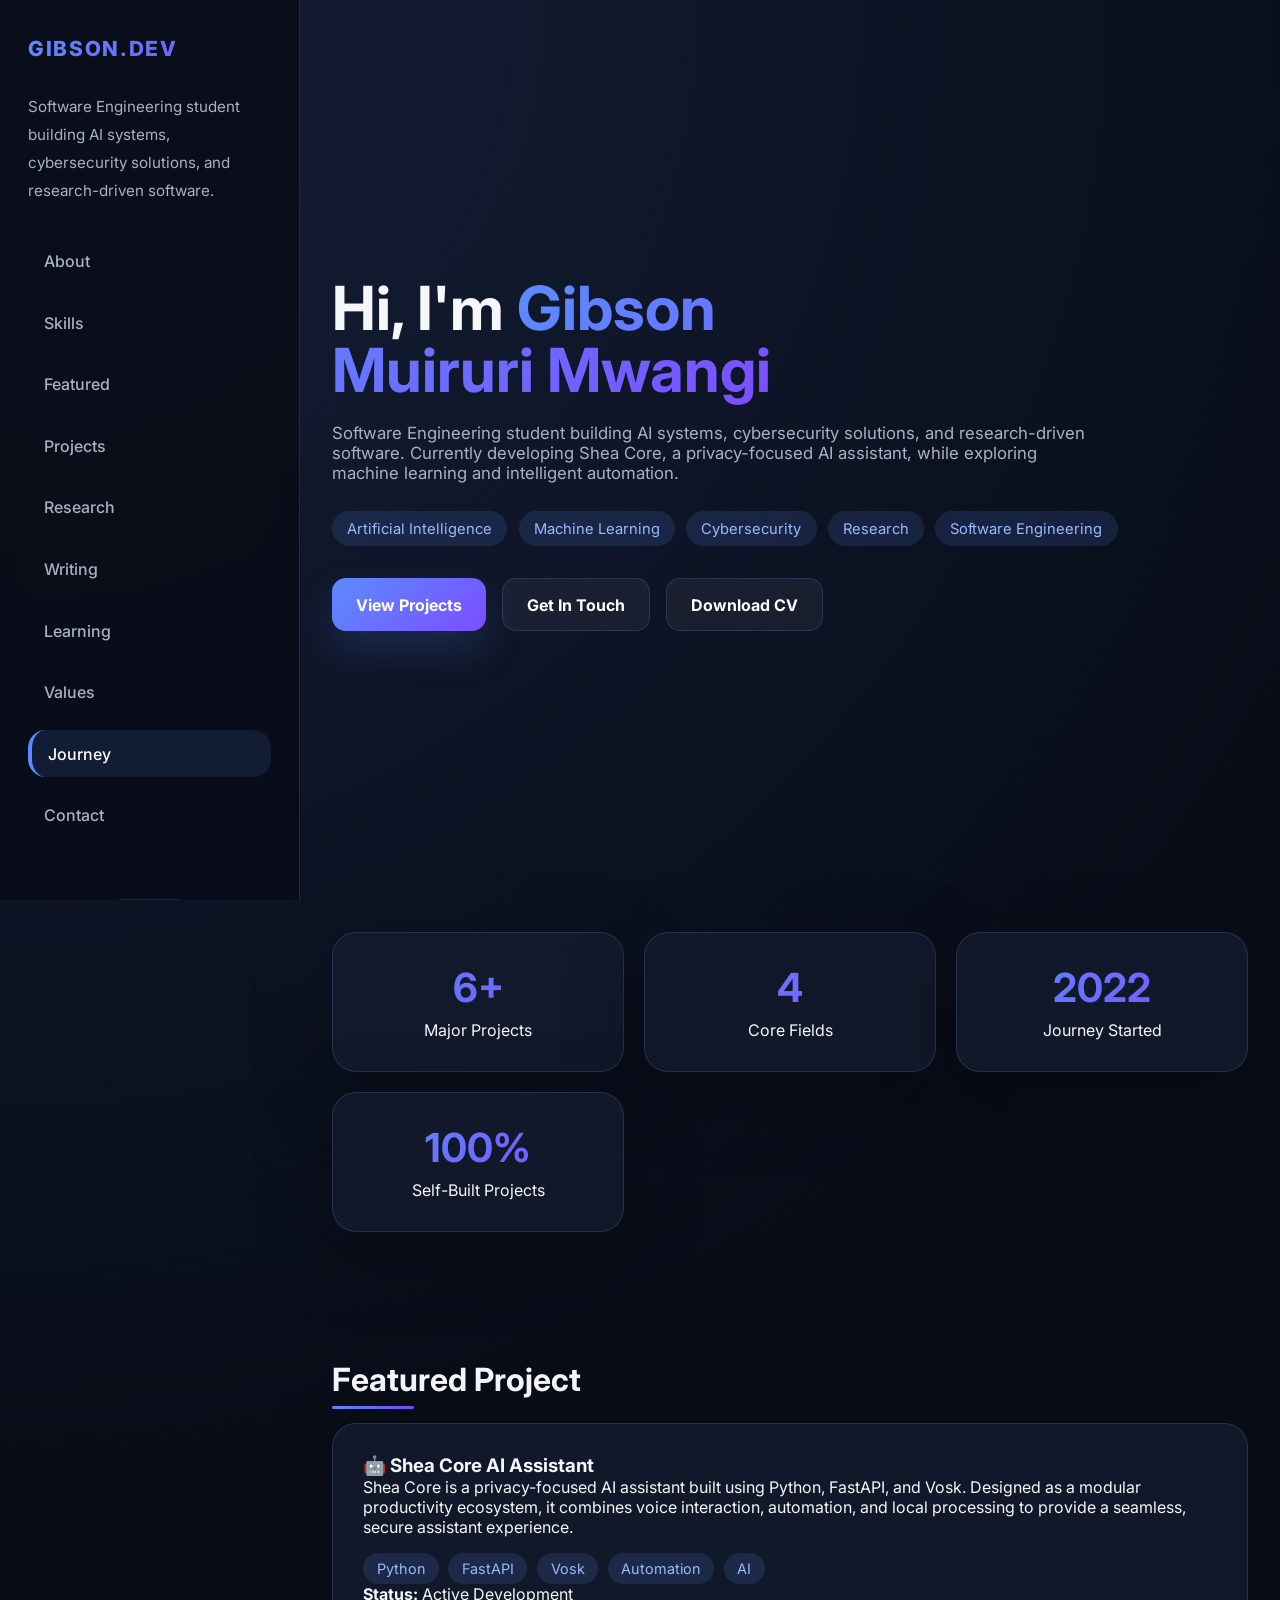
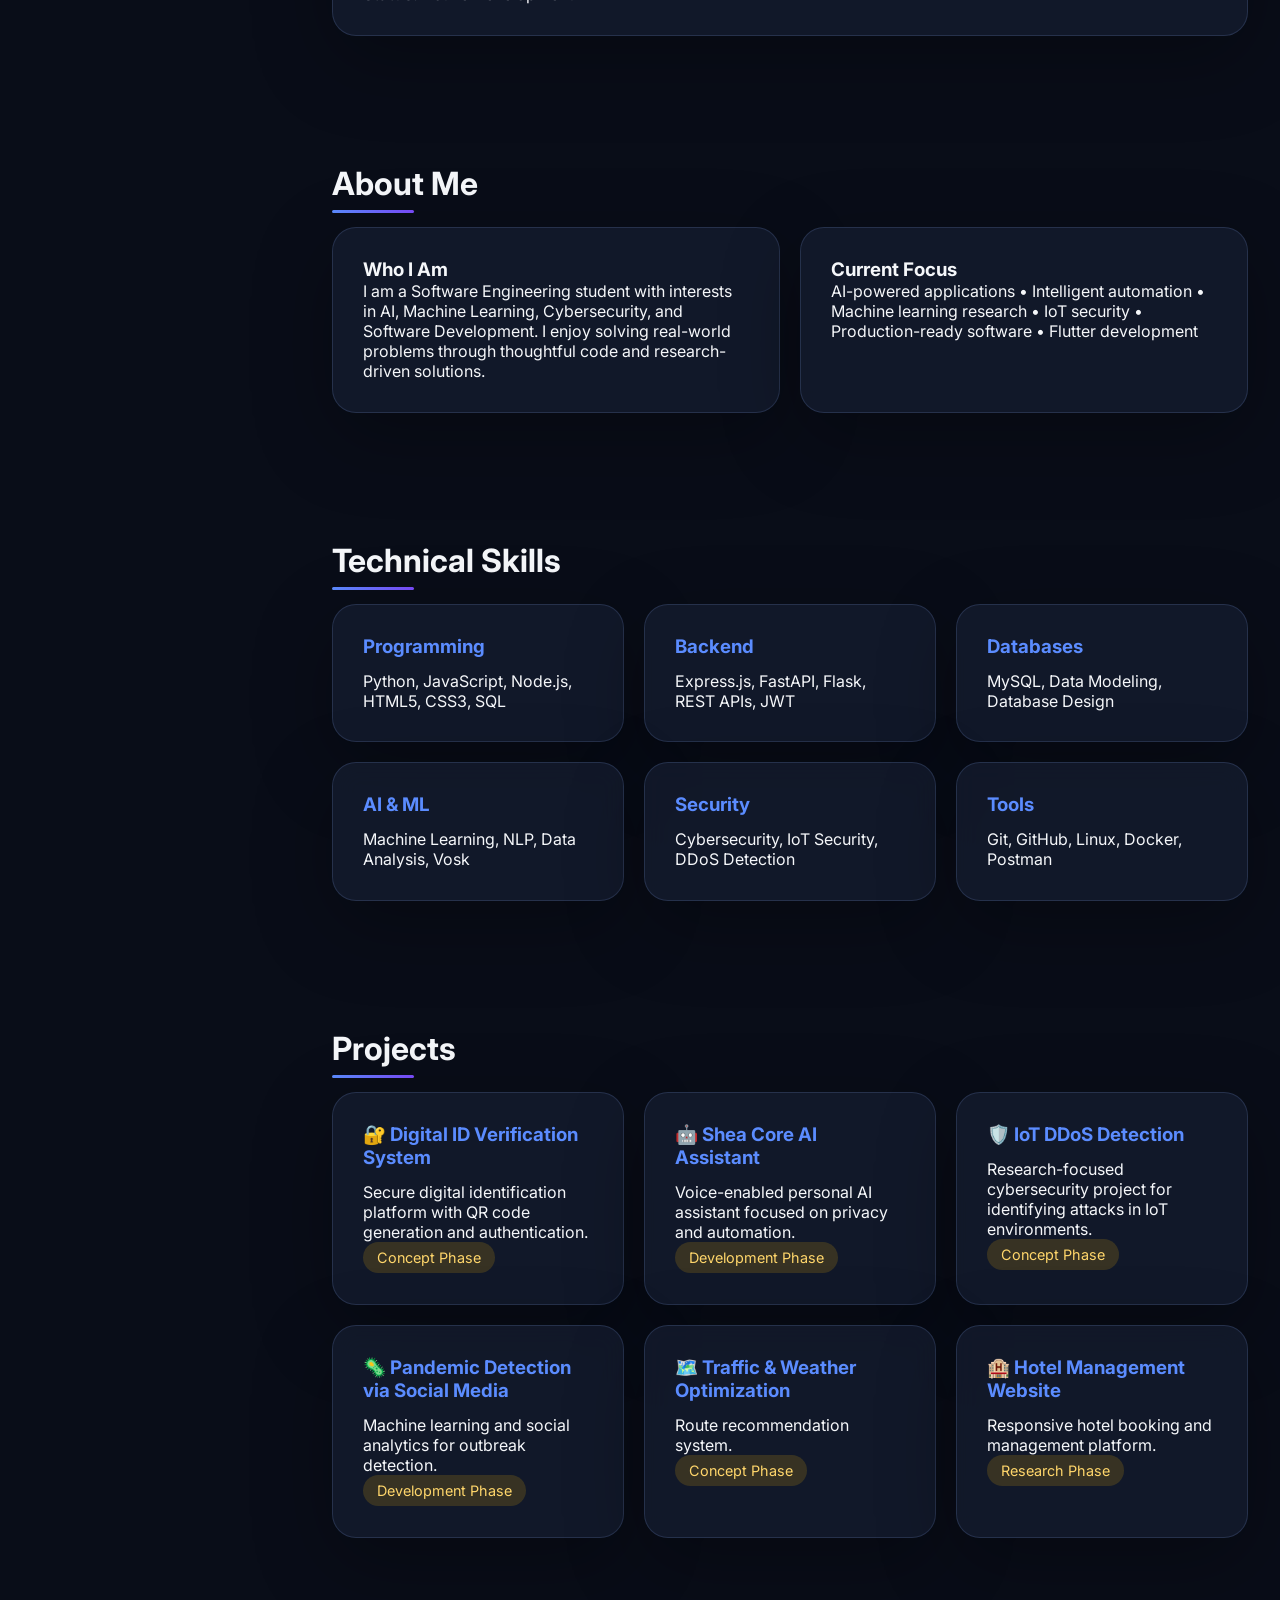
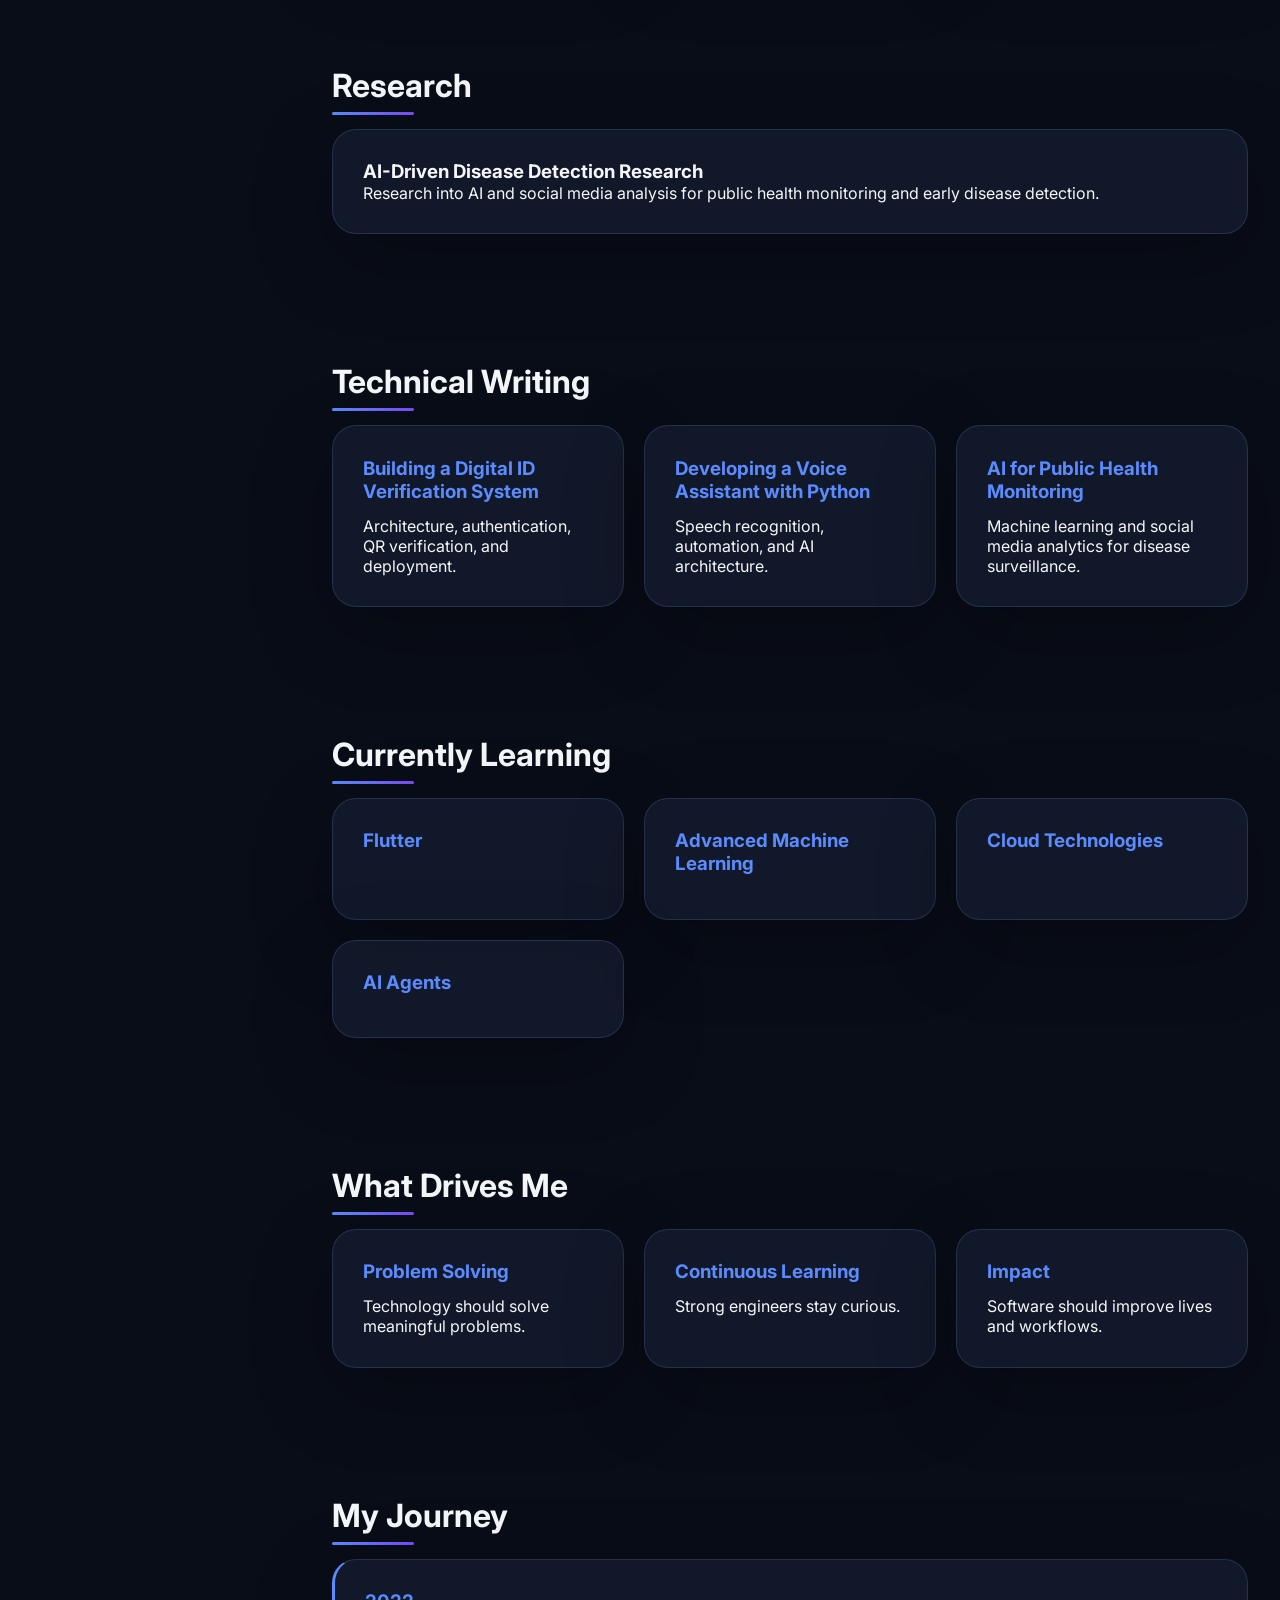
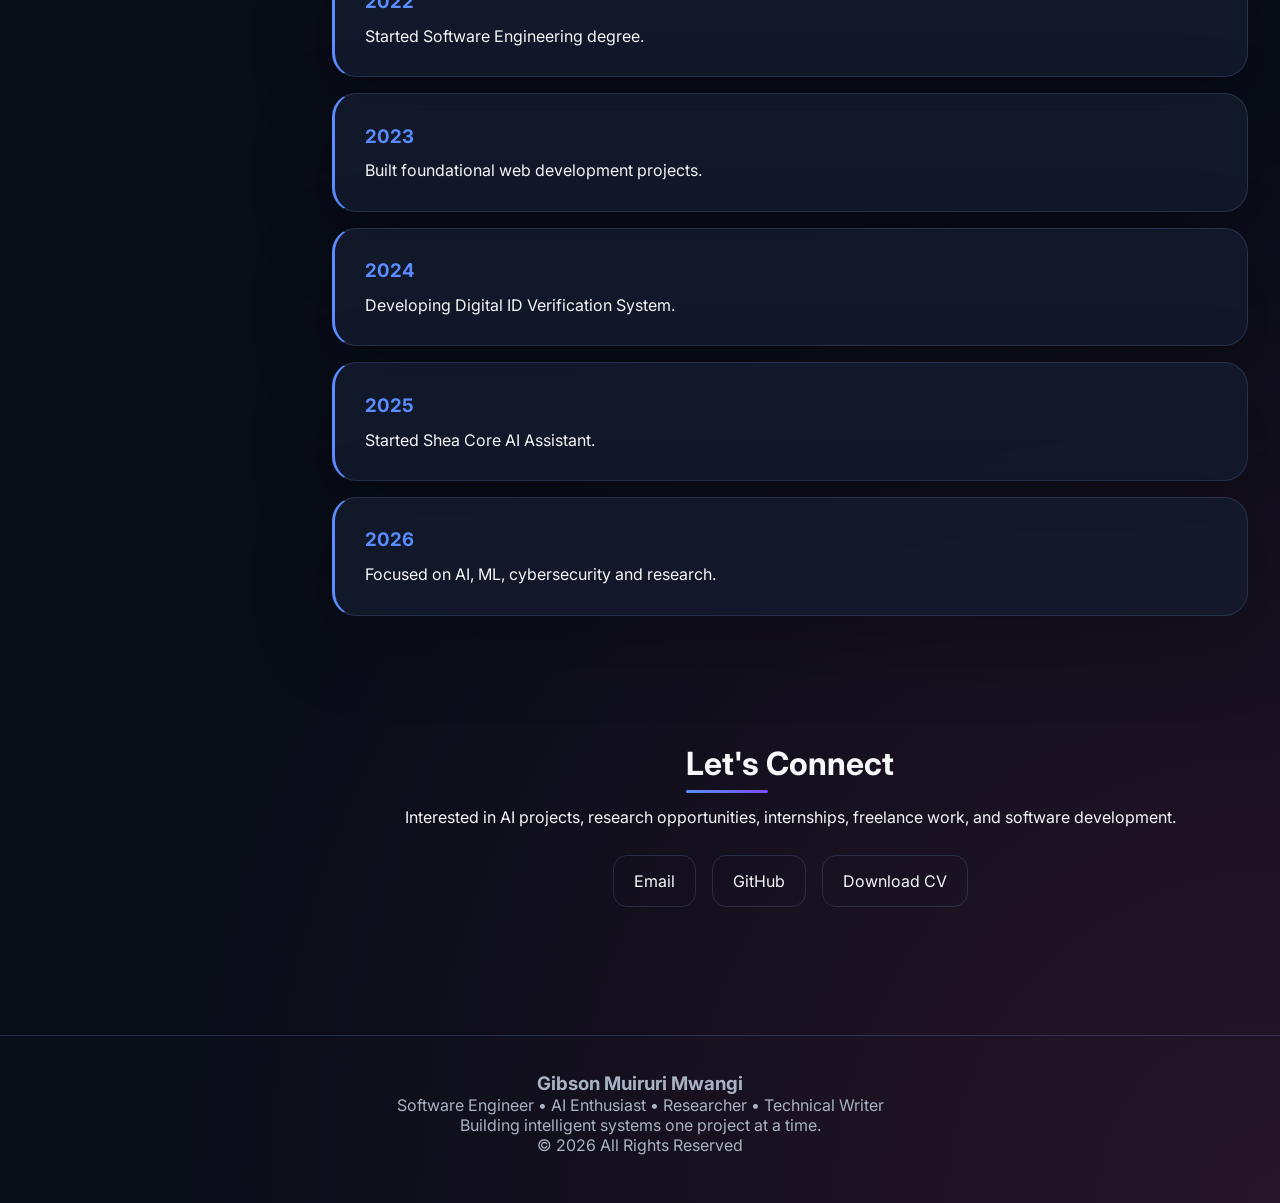
==== commit 972a8afe: "changed the design" ====
--- a/Gibson_Portfolio.html
+++ b/Gibson_Portfolio.html
@@ -1,478 +1,499 @@
 <!DOCTYPE html>
 <html lang="en">
 <head>
-<meta charset="UTF-8">
-<meta name="viewport" content="width=device-width, initial-scale=1.0">
-<title>Gibson Muiruri Mwangi | Software Engineer</title>
-<link href="https://fonts.googleapis.com/css2?family=Inter:wght@300;400;500;600;700;800;900&display=swap" rel="stylesheet">
-<style>
-:root {
-  --bg: #090d18;
-  --surface: rgba(18, 27, 45, 0.92);
-  --surface-strong: rgba(20, 27, 46, 0.95);
-  --surface-soft: rgba(20, 27, 46, 0.65);
-  --primary: #5b8cff;
-  --secondary: #7c4dff;
-  --accent1: #6366f1;
-  --accent2: #ec4899;
-  --accent3: #f59e0b;
-  --text: #f5f7fa;
-  --muted: #a8b2c3;
-  --border: rgba(76, 96, 143, 0.45);
-  --shadow: 0 18px 50px rgba(0, 0, 0, 0.25);
-}
-* {
-  margin: 0;
-  padding: 0;
-  box-sizing: border-box;
-}
-html {
-  scroll-behavior: smooth;
-}
-body {
-  font-family: 'Inter', sans-serif;
-  background: radial-gradient(circle at top, rgba(99, 102, 241, 0.14), transparent 25%),
-              radial-gradient(circle at bottom right, rgba(236, 72, 153, 0.14), transparent 22%),
-              var(--bg);
-  color: var(--text);
-  line-height: 1.75;
-  overflow-x: hidden;
-}
-.container {
-  width: min(92%, 1180px);
-  margin: 0 auto;
-}
-main {
-  padding-top: 72px;
-}
-header {
-  position: fixed;
-  inset: 0 0 auto;
-  z-index: 1000;
-  backdrop-filter: blur(16px);
-  background: rgba(9, 13, 24, 0.92);
-  border-bottom: 1px solid var(--border);
-  transition: all 0.28s ease;
-}
-nav {
-  display: flex;
-  align-items: center;
-  justify-content: space-between;
-  padding: 1.25rem 0 0.95rem;
-}
-.logo {
-  font-size: 1.2rem;
-  font-weight: 800;
-  letter-spacing: 0.04em;
-  background: linear-gradient(135deg, var(--accent1), var(--accent2));
-  -webkit-background-clip: text;
-  -webkit-text-fill-color: transparent;
-}
-.nav-links {
-  display: flex;
-  gap: 1.5rem;
-  flex-wrap: wrap;
-}
-.nav-links a,
-.mobile-menu a {
-  color: var(--muted);
-  text-decoration: none;
-  font-weight: 500;
-  position: relative;
-  transition: color 0.24s ease;
-}
-.nav-links a::after {
-  content: '';
-  position: absolute;
-  left: 0;
-  bottom: -4px;
-  width: 0;
-  height: 2px;
-  background: linear-gradient(90deg, var(--accent1), var(--accent2));
-  transition: width 0.24s ease;
-}
-.nav-links a:hover,
-.mobile-menu a:hover {
-  color: #fff;
-}
-.nav-links a:hover::after {
-  width: 100%;
-}
-.hamburger {
-  display: none;
-  cursor: pointer;
-  gap: 6px;
-  flex-direction: column;
-}
-.hamburger span {
-  width: 24px;
-  height: 2.5px;
-  border-radius: 999px;
-  background: var(--text);
-  transition: all 0.28s ease;
-}
-.hamburger.active span:nth-child(1) {
-  transform: rotate(45deg) translate(5px, 5px);
-}
-.hamburger.active span:nth-child(2) {
-  opacity: 0;
-}
-.hamburger.active span:nth-child(3) {
-  transform: rotate(-45deg) translate(5px, -5px);
-}
-.mobile-menu {
-  display: none;
-  position: fixed;
-  top: 72px;
-  left: 0;
-  right: 0;
-  background: rgba(9, 13, 24, 0.98);
-  backdrop-filter: blur(18px);
-  border-bottom: 1px solid var(--border);
-  flex-direction: column;
-  gap: 1rem;
-  padding: 1.75rem 1rem;
-  z-index: 999;
-}
-.mobile-menu.active {
-  display: flex;
-}
-.mobile-menu a {
-  padding: 0.8rem 0;
-  border-bottom: 1px solid var(--border);
-}
-.hero {
-  min-height: calc(100vh - 72px);
-  display: flex;
-  align-items: center;
-  padding: 140px 0 80px;
-}
-.hero-content {
-  max-width: 850px;
-}
-.hero h1 {
-  font-size: clamp(3rem, 5vw, 4.4rem);
-  line-height: 1.05;
-  margin-bottom: 1rem;
-  font-weight: 800;
-}
-.hero span {
-  background: linear-gradient(135deg, var(--accent1), var(--accent2), var(--accent3));
-  background-size: 200% 200%;
-  -webkit-background-clip: text;
-  -webkit-text-fill-color: transparent;
-  animation: gradientShift 6s ease infinite;
-}
-.hero p {
-  font-size: 1.15rem;
-  color: var(--muted);
-  max-width: 780px;
-  margin-bottom: 1.8rem;
-}
-@keyframes gradientShift {
-  0% { background-position: 0% 50%; }
-  50% { background-position: 100% 50%; }
-  100% { background-position: 0% 50%; }
-}
-.btn-group {
-  display: flex;
-  gap: 1rem;
-  flex-wrap: wrap;
-}
-.btn {
-  display: inline-flex;
-  align-items: center;
-  justify-content: center;
-  padding: 14px 24px;
-  border-radius: 14px;
-  font-weight: 600;
-  cursor: pointer;
-  text-decoration: none;
-  transition: transform 0.24s ease, box-shadow 0.24s ease, background 0.24s ease;
-}
-.btn-primary {
-  background: linear-gradient(135deg, var(--accent1), var(--accent2));
-  color: #fff;
-  box-shadow: 0 18px 40px rgba(99, 102, 241, 0.18);
-}
-.btn-primary:hover {
-  transform: translateY(-2px);
-}
-.btn-secondary {
-  border: 1.5px solid var(--border);
-  background: rgba(255, 255, 255, 0.03);
-  color: #fff;
-}
-.btn-secondary:hover {
-  background: rgba(99, 102, 241, 0.12);
-  transform: translateY(-2px);
-}
-section {
-  padding: 90px 0;
-}
-section:nth-of-type(even) {
-  opacity: 1;
-}
-.section-title {
-  font-size: clamp(2rem, 3vw, 2.6rem);
-  margin-bottom: 1.8rem;
-  font-weight: 700;
-  display: inline-block;
-  position: relative;
-}
-.section-title::after {
-  content: '';
-  position: absolute;
-  left: 0;
-  bottom: -10px;
-  width: 70px;
-  height: 3px;
-  border-radius: 999px;
-  background: linear-gradient(90deg, var(--accent1), var(--accent2));
-}
-#stats {
-  background: rgba(99, 102, 241, 0.06);
-  border-top: 1px solid var(--border);
-  border-bottom: 1px solid var(--border);
-}
-.card,
-.project,
-.timeline-item,
-.stat-card {
-  background: var(--surface-soft);
-  border: 1px solid var(--border);
-  border-radius: 22px;
-  transition: transform 0.24s ease, border-color 0.24s ease, background 0.24s ease;
-  backdrop-filter: blur(12px);
-}
-.card,
-.stat-card {
-  padding: 2rem;
-}
-.card:hover,
-.project:hover,
-.timeline-item:hover,
-.stat-card:hover {
-  transform: translateY(-6px);
-  border-color: var(--accent1);
-  background: var(--surface-strong);
-}
-.about {
-  display: grid;
-  grid-template-columns: repeat(2, minmax(0, 1fr));
-  gap: 1.8rem;
-}
-.skills,
-.stats-grid,
-.projects-grid {
-  display: grid;
-  gap: 1.2rem;
-}
-.skills {
-  grid-template-columns: repeat(auto-fit, minmax(220px, 1fr));
-}
-.stats-grid {
-  grid-template-columns: repeat(auto-fit, minmax(200px, 1fr));
-}
-.projects-grid {
-  grid-template-columns: repeat(auto-fit, minmax(300px, 1fr));
-}
-.stat-card h2 {
-  font-size: 2.7rem;
-  margin-bottom: 0.35rem;
-  background: linear-gradient(135deg, var(--accent1), var(--accent2));
-  -webkit-background-clip: text;
-  -webkit-text-fill-color: transparent;
-}
-.skill,
-.project,
-.timeline-item {
-  padding: 1.6rem;
-}
-.skill h3,
-.timeline-item h3,
-.project h3 {
-  color: var(--accent1);
-  margin-bottom: 0.8rem;
-}
-.skill {
-  border-radius: 18px;
-}
-.project {
-  overflow: hidden;
-  position: relative;
-}
-.project::before {
-  content: '';
-  position: absolute;
-  top: 0;
-  left: -100%;
-  width: 100%;
-  height: 100%;
-  background: linear-gradient(90deg, transparent, rgba(99, 102, 241, 0.12), transparent);
-  transition: left 0.5s ease;
-  z-index: 0;
-}
-.project:hover::before {
-  left: 100%;
-}
-.project h3,
-.project p,
-.timeline-item p {
-  position: relative;
-  z-index: 1;
-}
-.tags {
-  display: flex;
-  flex-wrap: wrap;
-  gap: 0.6rem;
-  margin-top: 1rem;
-}
-.tag,
-.in-progress {
-  display: inline-flex;
-  align-items: center;
-  justify-content: center;
-  border-radius: 999px;
-  padding: 0.45rem 0.9rem;
-  font-size: 0.88rem;
-}
-.tag {
-  background: rgba(91, 140, 255, 0.14);
-  color: #9bb9ff;
-}
-.in-progress {
-  background: rgba(255, 193, 7, 0.16);
-  color: #ffd66b;
-}
-.contact {
-  text-align: center;
-}
-#contact {
-  background: rgba(236, 72, 153, 0.06);
-  border-top: 1px solid var(--border);
-}
-.contact-links {
-  display: flex;
-  justify-content: center;
-  gap: 1rem;
-  flex-wrap: wrap;
-  margin-top: 1.75rem;
-}
-.contact-links a {
-  display: inline-flex;
-  text-decoration: none;
-  color: #fff;
-  border: 1px solid var(--border);
-  padding: 0.95rem 1.25rem;
-  border-radius: 14px;
-  transition: transform 0.24s ease, background 0.24s ease, border-color 0.24s ease;
-}
-.contact-links a:hover {
-  border-color: var(--accent1);
-  background: rgba(99, 102, 241, 0.14);
-  transform: translateY(-2px);
-  color: var(--accent1);
-}
-.timeline {
-  display: flex;
-  flex-direction: column;
-  gap: 1rem;
-}
-.timeline-item {
-  border-left: 3px solid var(--accent1);
-}
-footer {
-  text-align: center;
-  padding: 2rem 0 3rem;
-  border-top: 1px solid var(--border);
-  color: var(--muted);
-}
-.reveal {
-  opacity: 0;
-  transform: translateY(30px);
-  transition: all 0.8s cubic-bezier(0.25, 0.46, 0.45, 0.94);
-}
-.reveal.active {
-  opacity: 1;
-  transform: translateY(0);
-}
-@media (max-width: 980px) {
-  .about,
-  .skills,
-  .projects-grid,
-  .stats-grid {
-    grid-template-columns: 1fr;
-  }
-}
-@media (max-width: 768px) {
-  .hero {
-    padding-top: 110px;
-  }
-  .hero h1 {
-    font-size: 2.6rem;
-  }
-  .nav-links {
-    display: none;
-  }
-  .hamburger {
-    display: flex;
-  }
-  .btn-group {
-    flex-direction: column;
-  }
-  .btn {
-    width: 100%;
-    text-align: center;
-  }
-  section {
-    padding: 80px 0;
-  }
-}
-</style>
+  <meta charset="UTF-8">
+  <meta name="viewport" content="width=device-width, initial-scale=1.0">
+  <title>Gibson Muiruri Mwangi | Software Engineer</title>
+  <link href="https://fonts.googleapis.com/css2?family=Inter:wght@300;400;500;600;700;800;900&display=swap" rel="stylesheet">
+  <style>
+    :root {
+      --bg: #090d18;
+      --panel: rgba(18, 27, 45, 0.95);
+      --panel-soft: rgba(20, 27, 46, 0.72);
+      --border: rgba(83, 102, 151, 0.32);
+      --text: #f5f7fa;
+      --muted: #a8b2c3;
+      --accent1: #5b8cff;
+      --accent2: #7c4dff;
+      --accent3: #ec4899;
+      --radius: 24px;
+      --shadow: 0 24px 80px rgba(0, 0, 0, 0.28);
+    }
+
+    * {
+      margin: 0;
+      padding: 0;
+      box-sizing: border-box;
+    }
+
+    html {
+      scroll-behavior: smooth;
+    }
+
+    body {
+      min-height: 100vh;
+      background: radial-gradient(circle at top left, rgba(91, 140, 255, 0.14), transparent 24%),
+                  radial-gradient(circle at bottom right, rgba(236, 72, 153, 0.13), transparent 18%),
+                  var(--bg);
+      color: var(--text);
+      font-family: 'Inter', sans-serif;
+      overflow-x: hidden;
+    }
+
+    .sidebar {
+      position: fixed;
+      top: 0;
+      left: 0;
+      width: 300px;
+      height: 100vh;
+      padding: 2.25rem 1.75rem;
+      background: rgba(10, 14, 25, 0.96);
+      border-right: 1px solid var(--border);
+      backdrop-filter: blur(16px);
+      display: flex;
+      flex-direction: column;
+      gap: 2rem;
+      overflow-y: auto;
+      -webkit-overflow-scrolling: touch;
+      scrollbar-gutter: stable;
+      z-index: 1000;
+    }
+
+    .sidebar::-webkit-scrollbar {
+      width: 0;
+      height: 0;
+    }
+
+    .sidebar {
+      scrollbar-width: none;
+      -ms-overflow-style: none;
+    }
+
+    .sidebar .brand {
+      font-size: 1.3rem;
+      font-weight: 800;
+      letter-spacing: 0.08em;
+      text-transform: uppercase;
+      background: linear-gradient(135deg, var(--accent1), var(--accent2));
+      -webkit-background-clip: text;
+      -webkit-text-fill-color: transparent;
+    }
+
+    .sidebar p {
+      color: var(--muted);
+      line-height: 1.85;
+      font-size: 0.95rem;
+    }
+
+    .sidebar nav {
+      display: flex;
+      flex-direction: column;
+      gap: 0.9rem;
+    }
+
+    .sidebar nav a {
+      color: var(--muted);
+      text-decoration: none;
+      font-weight: 500;
+      padding: 0.85rem 1rem;
+      border-radius: 18px;
+      transition: all 0.24s ease;
+    }
+
+    .sidebar nav a:hover,
+    .sidebar nav a.active {
+      color: #fff;
+      background: rgba(91, 140, 255, 0.12);
+      border-left: 4px solid var(--accent1);
+    }
+
+    .sidebar .contact-links {
+      display: grid;
+      gap: 0.8rem;
+    }
+
+    .sidebar .contact-links a {
+      color: var(--text);
+      text-decoration: none;
+      font-size: 0.95rem;
+      border: 1px solid var(--border);
+      border-radius: 14px;
+      padding: 0.85rem 1rem;
+      display: inline-flex;
+      transition: all 0.24s ease;
+    }
+
+    .sidebar .contact-links a:hover {
+      border-color: rgba(91, 140, 255, 0.45);
+      background: rgba(91, 140, 255, 0.12);
+    }
+
+    .topbar {
+      display: none;
+      position: fixed;
+      top: 0;
+      left: 0;
+      right: 0;
+      z-index: 1001;
+      padding: 1rem 1.25rem;
+      background: rgba(9, 13, 24, 0.96);
+      border-bottom: 1px solid var(--border);
+      align-items: center;
+      justify-content: space-between;
+      gap: 1rem;
+      backdrop-filter: blur(16px);
+    }
+
+    .topbar .brand {
+      font-size: 1rem;
+      font-weight: 700;
+    }
+
+    .topbar button {
+      border: none;
+      background: rgba(255, 255, 255, 0.06);
+      color: var(--text);
+      padding: 0.8rem 1rem;
+      border-radius: 14px;
+      cursor: pointer;
+      transition: background 0.24s ease;
+    }
+
+    .topbar button:hover {
+      background: rgba(91, 140, 255, 0.14);
+    }
+
+    main {
+      margin-left: 300px;
+      padding: 2.5rem 2rem 4rem;
+    }
+
+    .section {
+      padding: 4rem 0;
+    }
+
+    .hero {
+      min-height: calc(100vh - 72px);
+      display: flex;
+      align-items: center;
+      width: 100%;
+    }
+
+    .hero .container {
+      max-width: 900px;
+    }
+
+    .hero h1 {
+      font-size: clamp(3rem, 4.75vw, 4.8rem);
+      line-height: 1.02;
+      margin-bottom: 1rem;
+      max-width: 11ch;
+    }
+
+    .hero h1 span {
+      background: linear-gradient(135deg, var(--accent1), var(--accent2), var(--accent3));
+      background-clip: text;
+      -webkit-background-clip: text;
+      -webkit-text-fill-color: transparent;
+      background-size: 200% 200%;
+      animation: shift 6s ease infinite;
+    }
+
+    @keyframes shift {
+      0%, 100% { background-position: 0% 50%; }
+      50% { background-position: 100% 50%; }
+    }
+
+    .hero p {
+      margin-top: 1.35rem;
+      color: var(--muted);
+      max-width: 760px;
+      font-size: 1.05rem;
+    }
+
+    .hero .tags {
+      display: flex;
+      flex-wrap: wrap;
+      gap: 0.7rem;
+      margin-top: 1.75rem;
+    }
+
+    .hero .tag {
+      display: inline-flex;
+      align-items: center;
+      justify-content: center;
+      padding: 0.55rem 0.95rem;
+      border-radius: 999px;
+      background: rgba(91, 140, 255, 0.14);
+      color: #9bb9ff;
+      font-size: 0.92rem;
+    }
+
+    .hero-actions {
+      display: flex;
+      flex-wrap: wrap;
+      gap: 1rem;
+      margin-top: 2rem;
+    }
+
+    .btn {
+      display: inline-flex;
+      align-items: center;
+      justify-content: center;
+      padding: 0.95rem 1.5rem;
+      border-radius: 14px;
+      font-weight: 700;
+      text-decoration: none;
+      transition: transform 0.22s ease, background 0.22s ease;
+    }
+
+    .btn-primary {
+      background: linear-gradient(135deg, var(--accent1), var(--accent2));
+      color: #fff;
+      box-shadow: 0 18px 40px rgba(91, 140, 255, 0.18);
+    }
+
+    .btn-secondary {
+      color: #fff;
+      border: 1px solid var(--border);
+      background: rgba(255, 255, 255, 0.05);
+    }
+
+    .btn:hover {
+      transform: translateY(-2px);
+    }
+
+    .section-title {
+      font-size: clamp(2rem, 2.5vw, 2.6rem);
+      margin-bottom: 1.5rem;
+      font-weight: 700;
+      position: relative;
+      display: inline-block;
+    }
+
+    .section-title::after {
+      content: '';
+      position: absolute;
+      left: 0;
+      bottom: -10px;
+      width: 82px;
+      height: 3px;
+      border-radius: 999px;
+      background: linear-gradient(90deg, var(--accent1), var(--accent2));
+    }
+
+    .grid {
+      display: grid;
+      gap: 1.25rem;
+    }
+
+    .cards-two {
+      grid-template-columns: repeat(2, minmax(0, 1fr));
+    }
+
+    .cards-three {
+      grid-template-columns: repeat(3, minmax(0, 1fr));
+    }
+
+    .card,
+    .project,
+    .stat-card,
+    .timeline-item {
+      background: rgba(20, 27, 46, 0.82);
+      border: 1px solid var(--border);
+      border-radius: var(--radius);
+      padding: 1.9rem;
+      box-shadow: var(--shadow);
+      transition: transform 0.24s ease, border-color 0.24s ease, background 0.24s ease;
+      backdrop-filter: blur(12px);
+    }
+
+    .card:hover,
+    .project:hover,
+    .timeline-item:hover,
+    .stat-card:hover {
+      transform: translateY(-6px);
+      border-color: rgba(91, 140, 255, 0.55);
+      background: rgba(20, 27, 46, 0.96);
+    }
+
+    .stat-card {
+      text-align: center;
+    }
+
+    .stat-card h2 {
+      font-size: 2.5rem;
+      margin-bottom: 0.5rem;
+      background: linear-gradient(135deg, var(--accent1), var(--accent2));
+      -webkit-background-clip: text;
+      -webkit-text-fill-color: transparent;
+    }
+
+    .project h3,
+    .timeline-item h3 {
+      color: var(--accent1);
+      margin-bottom: 0.8rem;
+    }
+
+    .project {
+      position: relative;
+      overflow: hidden;
+    }
+
+    .project::before {
+      content: '';
+      position: absolute;
+      top: 0;
+      left: -120%;
+      width: 100%;
+      height: 100%;
+      background: linear-gradient(90deg, transparent, rgba(91, 140, 255, 0.12), transparent);
+      transition: left 0.5s ease;
+    }
+
+    .project:hover::before {
+      left: 120%;
+    }
+
+    .tags {
+      display: flex;
+      flex-wrap: wrap;
+      gap: 0.6rem;
+      margin-top: 1rem;
+    }
+
+    .tag,
+    .in-progress {
+      border-radius: 999px;
+      padding: 0.45rem 0.85rem;
+      font-size: 0.9rem;
+      display: inline-flex;
+      align-items: center;
+      justify-content: center;
+    }
+
+    .tag {
+      background: rgba(91, 140, 255, 0.14);
+      color: #9bb9ff;
+    }
+
+    .in-progress {
+      background: rgba(255, 193, 7, 0.16);
+      color: #ffd66b;
+    }
+
+    .contact {
+      text-align: center;
+    }
+
+    .contact-links {
+      display: flex;
+      flex-wrap: wrap;
+      gap: 1rem;
+      justify-content: center;
+      margin-top: 1.75rem;
+    }
+
+    .contact-links a {
+      color: var(--text);
+      text-decoration: none;
+      border: 1px solid var(--border);
+      padding: 0.95rem 1.25rem;
+      border-radius: 14px;
+      transition: all 0.24s ease;
+    }
+
+    .contact-links a:hover {
+      border-color: rgba(91, 140, 255, 0.45);
+      background: rgba(91, 140, 255, 0.12);
+      color: var(--accent1);
+      transform: translateY(-2px);
+    }
+
+    .timeline {
+      display: flex;
+      flex-direction: column;
+      gap: 1rem;
+    }
+
+    .timeline-item {
+      border-left: 3px solid var(--accent1);
+    }
+
+    footer {
+      border-top: 1px solid var(--border);
+      padding: 2.25rem 0 3rem;
+      color: var(--muted);
+      text-align: center;
+    }
+
+    @media (max-width: 1080px) {
+      .sidebar {
+        width: 260px;
+      }
+      main {
+        margin-left: 260px;
+      }
+    }
+
+    @media (max-width: 900px) {
+      .sidebar {
+        display: none;
+      }
+      .topbar {
+        display: flex;
+      }
+      main {
+        margin: 0;
+        padding: 5rem 1.5rem 3rem;
+      }
+    }
+
+    @media (max-width: 680px) {
+      .section {
+        padding: 3rem 0;
+      }
+      .cards-two,
+      .cards-three {
+        grid-template-columns: 1fr;
+      }
+      .hero h1 {
+        font-size: 2.8rem;
+      }
+    }
+  </style>
 </head>
 <body>
-<header>
-  <div class="container">
+  <aside class="sidebar">
+    <div class="brand">Gibson.dev</div>
+    <p>Software Engineering student building AI systems, cybersecurity solutions, and research-driven software.</p>
     <nav>
-      <div class="logo">Gibson.dev</div>
-      <div class="nav-links">
-        <a href="#about">About</a>
-        <a href="#skills">Skills</a>
-        <a href="#featured-project">Featured</a>
-        <a href="#projects">Projects</a>
-        <a href="#research">Research</a>
-        <a href="#writing">Writing</a>
-        <a href="#learning">Learning</a>
-        <a href="#values">Values</a>
-        <a href="#education">Journey</a>
-        <a href="#contact">Contact</a>
-      </div>
-      <div class="hamburger">
-        <span></span>
-        <span></span>
-        <span></span>
-      </div>
+      <a href="#about" class="active">About</a>
+      <a href="#skills">Skills</a>
+      <a href="#featured-project">Featured</a>
+      <a href="#projects">Projects</a>
+      <a href="#research">Research</a>
+      <a href="#writing">Writing</a>
+      <a href="#learning">Learning</a>
+      <a href="#values">Values</a>
+      <a href="#education">Journey</a>
+      <a href="#contact">Contact</a>
     </nav>
-  </div>
-  <div class="mobile-menu">
-    <a href="#about">About</a>
-    <a href="#skills">Skills</a>
-    <a href="#featured-project">Featured</a>
-    <a href="#projects">Projects</a>
-    <a href="#research">Research</a>
-    <a href="#writing">Writing</a>
-    <a href="#learning">Learning</a>
-    <a href="#values">Values</a>
-    <a href="#education">Journey</a>
-    <a href="#contact">Contact</a>
-  </div>
-</header>
-
-<main>
-  <section class="hero">
-    <div class="container">
-      <div class="hero-content">
+    <div class="contact-links">
+      <a href="mailto: mwangigibson71@gmail.com">Email</a>
+      <a href="https://github.com/mwasgibson">GitHub</a>
+      <a href="https://drive.google.com/file/d/1UbEzsmDUPQM_PgOKHmoeLxlb6zNDS4OS/view?usp=drive_link">CV</a>
+    </div>
+  </aside>
+
+  <header class="topbar">
+    <div class="brand">Gibson.dev</div>
+    <button id="menuButton">Menu</button>
+  </header>
+
+  <main>
+    <section class="hero section">
+      <div class="container">
         <h1>Hi, I'm <span>Gibson Muiruri Mwangi</span></h1>
         <p>Software Engineering student building AI systems, cybersecurity solutions, and research-driven software. Currently developing Shea Core, a privacy-focused AI assistant, while exploring machine learning and intelligent automation.</p>
         <div class="tags">
@@ -482,205 +503,184 @@
           <span class="tag">Research</span>
           <span class="tag">Software Engineering</span>
         </div>
-        <div class="btn-group">
+        <div class="hero-actions">
           <a href="#projects" class="btn btn-primary">View Projects</a>
           <a href="#contact" class="btn btn-secondary">Get In Touch</a>
           <a href="https://drive.google.com/file/d/1UbEzsmDUPQM_PgOKHmoeLxlb6zNDS4OS/view?usp=drive_link" class="btn btn-secondary">Download CV</a>
         </div>
       </div>
+    </section>
+
+    <section id="stats" class="section">
+      <div class="container grid cards-three">
+        <div class="stat-card"><h2>6+</h2><p>Major Projects</p></div>
+        <div class="stat-card"><h2>4</h2><p>Core Fields</p></div>
+        <div class="stat-card"><h2>2022</h2><p>Journey Started</p></div>
+        <div class="stat-card"><h2>100%</h2><p>Self-Built Projects</p></div>
+      </div>
+    </section>
+
+    <section id="featured-project" class="section">
+      <div class="container">
+        <h2 class="section-title">Featured Project</h2>
+        <div class="card">
+          <h3>🤖 Shea Core AI Assistant</h3>
+          <p>Shea Core is a privacy-focused AI assistant built using Python, FastAPI, and Vosk. Designed as a modular productivity ecosystem, it combines voice interaction, automation, and local processing to provide a seamless, secure assistant experience.</p>
+          <div class="tags">
+            <span class="tag">Python</span>
+            <span class="tag">FastAPI</span>
+            <span class="tag">Vosk</span>
+            <span class="tag">Automation</span>
+            <span class="tag">AI</span>
+          </div>
+          <p><strong>Status:</strong> Active Development</p>
+        </div>
+      </div>
+    </section>
+
+    <section id="about" class="section">
+      <div class="container">
+        <h2 class="section-title">About Me</h2>
+        <div class="grid cards-two">
+          <div class="card"><h3>Who I Am</h3><p>I am a Software Engineering student with interests in AI, Machine Learning, Cybersecurity, and Software Development. I enjoy solving real-world problems through thoughtful code and research-driven solutions.</p></div>
+          <div class="card"><h3>Current Focus</h3><p>AI-powered applications • Intelligent automation • Machine learning research • IoT security • Production-ready software • Flutter development</p></div>
+        </div>
+      </div>
+    </section>
+
+    <section id="skills" class="section">
+      <div class="container">
+        <h2 class="section-title">Technical Skills</h2>
+        <div class="grid cards-three">
+          <div class="project"><h3>Programming</h3><p>Python, JavaScript, Node.js, HTML5, CSS3, SQL</p></div>
+          <div class="project"><h3>Backend</h3><p>Express.js, FastAPI, Flask, REST APIs, JWT</p></div>
+          <div class="project"><h3>Databases</h3><p>MySQL, Data Modeling, Database Design</p></div>
+          <div class="project"><h3>AI & ML</h3><p>Machine Learning, NLP, Data Analysis, Vosk</p></div>
+          <div class="project"><h3>Security</h3><p>Cybersecurity, IoT Security, DDoS Detection</p></div>
+          <div class="project"><h3>Tools</h3><p>Git, GitHub, Linux, Docker, Postman</p></div>
+        </div>
+      </div>
+    </section>
+
+    <section id="projects" class="section">
+      <div class="container">
+        <h2 class="section-title">Projects</h2>
+        <div class="grid cards-three">
+          <div class="project"><h3>🔐 Digital ID Verification System</h3><p>Secure digital identification platform with QR code generation and authentication.</p><span class="in-progress">Concept Phase</span></div>
+          <div class="project"><h3>🤖 Shea Core AI Assistant</h3><p>Voice-enabled personal AI assistant focused on privacy and automation.</p><span class="in-progress">Development Phase</span></div>
+          <div class="project"><h3>🛡️ IoT DDoS Detection</h3><p>Research-focused cybersecurity project for identifying attacks in IoT environments.</p><span class="in-progress">Concept Phase</span></div>
+          <div class="project"><h3>🦠 Pandemic Detection via Social Media</h3><p>Machine learning and social analytics for outbreak detection.</p><span class="in-progress">Development Phase</span></div>
+          <div class="project"><h3>🗺️ Traffic & Weather Optimization</h3><p>Route recommendation system.</p><span class="in-progress">Concept Phase</span></div>
+          <div class="project"><h3>🏨 Hotel Management Website</h3><p>Responsive hotel booking and management platform.</p><span class="in-progress">Research Phase</span></div>
+        </div>
+      </div>
+    </section>
+
+    <section id="research" class="section">
+      <div class="container">
+        <h2 class="section-title">Research</h2>
+        <div class="card"><h3>AI-Driven Disease Detection Research</h3><p>Research into AI and social media analysis for public health monitoring and early disease detection.</p></div>
+      </div>
+    </section>
+
+    <section id="writing" class="section">
+      <div class="container">
+        <h2 class="section-title">Technical Writing</h2>
+        <div class="grid cards-three">
+          <div class="project"><h3>Building a Digital ID Verification System</h3><p>Architecture, authentication, QR verification, and deployment.</p></div>
+          <div class="project"><h3>Developing a Voice Assistant with Python</h3><p>Speech recognition, automation, and AI architecture.</p></div>
+          <div class="project"><h3>AI for Public Health Monitoring</h3><p>Machine learning and social media analytics for disease surveillance.</p></div>
+        </div>
+      </div>
+    </section>
+
+    <section id="learning" class="section">
+      <div class="container">
+        <h2 class="section-title">Currently Learning</h2>
+        <div class="grid cards-three">
+          <div class="project"><h3>Flutter</h3></div>
+          <div class="project"><h3>Advanced Machine Learning</h3></div>
+          <div class="project"><h3>Cloud Technologies</h3></div>
+          <div class="project"><h3>AI Agents</h3></div>
+        </div>
+      </div>
+    </section>
+
+    <section id="values" class="section">
+      <div class="container">
+        <h2 class="section-title">What Drives Me</h2>
+        <div class="grid cards-three">
+          <div class="project"><h3>Problem Solving</h3><p>Technology should solve meaningful problems.</p></div>
+          <div class="project"><h3>Continuous Learning</h3><p>Strong engineers stay curious.</p></div>
+          <div class="project"><h3>Impact</h3><p>Software should improve lives and workflows.</p></div>
+        </div>
+      </div>
+    </section>
+
+    <section id="education" class="section">
+      <div class="container">
+        <h2 class="section-title">My Journey</h2>
+        <div class="timeline">
+          <div class="timeline-item"><h3>2022</h3><p>Started Software Engineering degree.</p></div>
+          <div class="timeline-item"><h3>2023</h3><p>Built foundational web development projects.</p></div>
+          <div class="timeline-item"><h3>2024</h3><p>Developing Digital ID Verification System.</p></div>
+          <div class="timeline-item"><h3>2025</h3><p>Started Shea Core AI Assistant.</p></div>
+          <div class="timeline-item"><h3>2026</h3><p>Focused on AI, ML, cybersecurity and research.</p></div>
+        </div>
+      </div>
+    </section>
+
+    <section id="contact" class="section">
+      <div class="container">
+        <div class="contact">
+          <h2 class="section-title">Let's Connect</h2>
+          <p>Interested in AI projects, research opportunities, internships, freelance work, and software development.</p>
+          <div class="contact-links">
+            <a href="mailto: mwangigibson71@gmail.com">Email</a>
+            <a href="https://github.com/mwasgibson">GitHub</a>
+            <a href="https://drive.google.com/file/d/1UbEzsmDUPQM_PgOKHmoeLxlb6zNDS4OS/view?usp=drive_link">Download CV</a>
+          </div>
+        </div>
+      </div>
+    </section>
+  </main>
+
+  <footer>
+    <div class="container">
+      <h3>Gibson Muiruri Mwangi</h3>
+      <p>Software Engineer • AI Enthusiast • Researcher • Technical Writer</p>
+      <p>Building intelligent systems one project at a time.</p>
+      <p>© 2026 All Rights Reserved</p>
     </div>
-  </section>
-
-  <section id="stats">
-    <div class="container">
-      <div class="stats-grid">
-        <div class="stat-card reveal"><h2>6+</h2><p>Major Projects</p></div>
-        <div class="stat-card reveal"><h2>4</h2><p>Core Fields</p></div>
-        <div class="stat-card reveal"><h2>2022</h2><p>Journey Started</p></div>
-        <div class="stat-card reveal"><h2>100%</h2><p>Self-Built Projects</p></div>
-      </div>
-    </div>
-  </section>
-
-  <section id="featured-project">
-    <div class="container">
-      <h2 class="section-title">Featured Project</h2>
-      <div class="card reveal">
-        <h3>🤖 Shea Core AI Assistant</h3>
-        <p>Shea Core is a privacy-focused AI assistant built using Python, FastAPI, and Vosk. Designed as a modular productivity ecosystem, it combines voice interaction, automation, and local processing to provide a seamless, secure assistant experience.</p>
-        <div class="tags">
-          <span class="tag">Python</span>
-          <span class="tag">FastAPI</span>
-          <span class="tag">Vosk</span>
-          <span class="tag">Automation</span>
-          <span class="tag">AI</span>
-        </div>
-        <p><strong>Status:</strong> Active Development</p>
-      </div>
-    </div>
-  </section>
-
-  <section id="about">
-    <div class="container">
-      <h2 class="section-title">About Me</h2>
-      <div class="about">
-        <div class="card reveal"><h3>Who I Am</h3><p>I am a Software Engineering student with interests in AI, Machine Learning, Cybersecurity, and Software Development. I enjoy solving real-world problems through thoughtful code and research-driven solutions.</p></div>
-        <div class="card reveal"><h3>Current Focus</h3><p>AI-powered applications • Intelligent automation • Machine learning research • IoT security • Production-ready software • Flutter development</p></div>
-      </div>
-    </div>
-  </section>
-
-  <section id="skills">
-    <div class="container">
-      <h2 class="section-title">Technical Skills</h2>
-      <div class="skills">
-        <div class="skill reveal"><h3>Programming</h3><p>Python, JavaScript, Node.js, HTML5, CSS3, SQL</p></div>
-        <div class="skill reveal"><h3>Backend</h3><p>Express.js, FastAPI, Flask, REST APIs, JWT</p></div>
-        <div class="skill reveal"><h3>Databases</h3><p>MySQL, Data Modeling, Database Design</p></div>
-        <div class="skill reveal"><h3>AI & ML</h3><p>Machine Learning, NLP, Data Analysis, Vosk</p></div>
-        <div class="skill reveal"><h3>Security</h3><p>Cybersecurity, IoT Security, DDoS Detection</p></div>
-        <div class="skill reveal"><h3>Tools</h3><p>Git, GitHub, Linux, Docker, Postman</p></div>
-      </div>
-    </div>
-  </section>
-
-  <section id="projects">
-    <div class="container">
-      <h2 class="section-title">Projects</h2>
-      <div class="projects-grid">
-        <div class="project reveal"><h3>🔐 Digital ID Verification System</h3><p>Secure digital identification platform with QR code generation and authentication.</p><span class="in-progress">Concept Phase</span></div>
-        <div class="project reveal"><h3>🤖 Shea Core AI Assistant</h3><p>Voice-enabled personal AI assistant focused on privacy and automation.</p><span class="in-progress">Development Phase</span></div>
-        <div class="project reveal"><h3>🛡️ IoT DDoS Detection</h3><p>Research-focused cybersecurity project for identifying attacks in IoT environments.</p><span class="in-progress">Concept Phase</span></div>
-        <div class="project reveal"><h3>🦠 Pandemic Detection via Social Media</h3><p>Machine learning and social analytics for outbreak detection.</p><span class="in-progress">Development Phase</span></div>
-        <div class="project reveal"><h3>🗺️ Traffic & Weather Optimization</h3><p>Route recommendation system.</p><span class="in-progress">Concept Phase</span></div>
-        <div class="project reveal"><h3>🏨 Hotel Management Website</h3><p>Responsive hotel booking and management platform.</p><span class="in-progress">Research Phase</span></div>
-      </div>
-    </div>
-  </section>
-
-  <section id="research">
-    <div class="container">
-      <h2 class="section-title">Research</h2>
-      <div class="project reveal"><h3>AI-Driven Disease Detection Research</h3><p>Research into AI and social media analysis for public health monitoring and early disease detection.</p></div>
-    </div>
-  </section>
-
-  <section id="writing">
-    <div class="container">
-      <h2 class="section-title">Technical Writing</h2>
-      <div class="projects-grid">
-        <div class="project reveal"><h3>Building a Digital ID Verification System</h3><p>Architecture, authentication, QR verification, and deployment.</p></div>
-        <div class="project reveal"><h3>Developing a Voice Assistant with Python</h3><p>Speech recognition, automation, and AI architecture.</p></div>
-        <div class="project reveal"><h3>AI for Public Health Monitoring</h3><p>Machine learning and social media analytics for disease surveillance.</p></div>
-      </div>
-    </div>
-  </section>
-
-  <section id="learning">
-    <div class="container">
-      <h2 class="section-title">Currently Learning</h2>
-      <div class="skills">
-        <div class="skill reveal"><h3>Flutter</h3></div>
-        <div class="skill reveal"><h3>Advanced Machine Learning</h3></div>
-        <div class="skill reveal"><h3>Cloud Technologies</h3></div>
-        <div class="skill reveal"><h3>AI Agents</h3></div>
-      </div>
-    </div>
-  </section>
-
-  <section id="values">
-    <div class="container">
-      <h2 class="section-title">What Drives Me</h2>
-      <div class="projects-grid">
-        <div class="project reveal"><h3>Problem Solving</h3><p>Technology should solve meaningful problems.</p></div>
-        <div class="project reveal"><h3>Continuous Learning</h3><p>Strong engineers stay curious.</p></div>
-        <div class="project reveal"><h3>Impact</h3><p>Software should improve lives and workflows.</p></div>
-      </div>
-    </div>
-  </section>
-
-  <section id="education">
-    <div class="container">
-      <h2 class="section-title">My Journey</h2>
-      <div class="timeline">
-        <div class="timeline-item reveal"><h3>2022</h3><p>Started Software Engineering degree.</p></div>
-        <div class="timeline-item reveal"><h3>2023</h3><p>Built foundational web development projects.</p></div>
-        <div class="timeline-item reveal"><h3>2024</h3><p>Developing Digital ID Verification System.</p></div>
-        <div class="timeline-item reveal"><h3>2025</h3><p>Started Shea Core AI Assistant.</p></div>
-        <div class="timeline-item reveal"><h3>2026</h3><p>Focused on AI, ML, cybersecurity and research.</p></div>
-      </div>
-    </div>
-  </section>
-
-  <section id="contact">
-    <div class="container">
-      <div class="contact reveal">
-        <h2 class="section-title">Let's Connect</h2>
-        <p>Interested in AI projects, research opportunities, internships, freelance work, and software development.</p>
-        <div class="contact-links">
-          <a href="mailto: mwangigibson71@gmail.com">Email</a>
-          <a href="https://github.com/mwasgibson">GitHub</a>
-          <a href="https://drive.google.com/file/d/1UbEzsmDUPQM_PgOKHmoeLxlb6zNDS4OS/view?usp=drive_link">Download CV</a>
-        </div>
-      </div>
-    </div>
-  </section>
-</main>
-
-<footer>
-  <div class="container">
-    <h3>Gibson Muiruri Mwangi</h3>
-    <p>Software Engineer • AI Enthusiast • Researcher • Technical Writer</p>
-    <p>Building intelligent systems one project at a time.</p>
-    <p>© 2026 All Rights Reserved</p>
-  </div>
-</footer>
-
-<script>
-const hamburger = document.querySelector('.hamburger');
-const mobileMenu = document.querySelector('.mobile-menu');
-const navLinks = document.querySelectorAll('.mobile-menu a');
-const revealElements = document.querySelectorAll('.reveal');
-
-hamburger.addEventListener('click', () => {
-  hamburger.classList.toggle('active');
-  mobileMenu.classList.toggle('active');
-});
-
-navLinks.forEach(link => {
-  link.addEventListener('click', () => {
-    hamburger.classList.remove('active');
-    mobileMenu.classList.remove('active');
-  });
-});
-
-const revealOnScroll = () => {
-  revealElements.forEach(element => {
-    const rect = element.getBoundingClientRect();
-    if (rect.top < window.innerHeight * 0.85 && rect.bottom > 0) {
-      element.classList.add('active');
-    }
-  });
-};
-
-window.addEventListener('scroll', revealOnScroll);
-window.addEventListener('load', revealOnScroll);
-
-const headerElement = document.querySelector('header');
-let scrolled = false;
-window.addEventListener('scroll', () => {
-  if (window.scrollY > 50) {
-    if (!scrolled) {
-      headerElement.style.background = 'rgba(9, 13, 24, 0.98)';
-      headerElement.style.boxShadow = '0 10px 35px rgba(0, 0, 0, 0.22)';
-      scrolled = true;
-    }
-  } else {
-    headerElement.style.background = 'rgba(9, 13, 24, 0.92)';
-    headerElement.style.boxShadow = 'none';
-    scrolled = false;
-  }
-});
-</script>
+  </footer>
+
+  <script>
+    const menuButton = document.getElementById('menuButton');
+    const sidebar = document.querySelector('.sidebar');
+    const sections = document.querySelectorAll('section');
+    const navLinks = document.querySelectorAll('.sidebar nav a');
+
+    if (menuButton) {
+      menuButton.addEventListener('click', () => {
+        const isVisible = window.getComputedStyle(sidebar).display !== 'none';
+        sidebar.style.display = isVisible ? 'none' : 'flex';
+      });
+    }
+
+    const setActiveLink = () => {
+      const offset = window.innerHeight * 0.3;
+      sections.forEach(section => {
+        const top = section.getBoundingClientRect().top;
+        if (top <= offset && top + section.offsetHeight > offset) {
+          navLinks.forEach(link => link.classList.remove('active'));
+          const active = document.querySelector(`.sidebar nav a[href='#${section.id}']`);
+          if (active) active.classList.add('active');
+        }
+      });
+    };
+
+    window.addEventListener('scroll', setActiveLink);
+    window.addEventListener('load', setActiveLink);
+  </script>
 </body>
-</html>+</html>
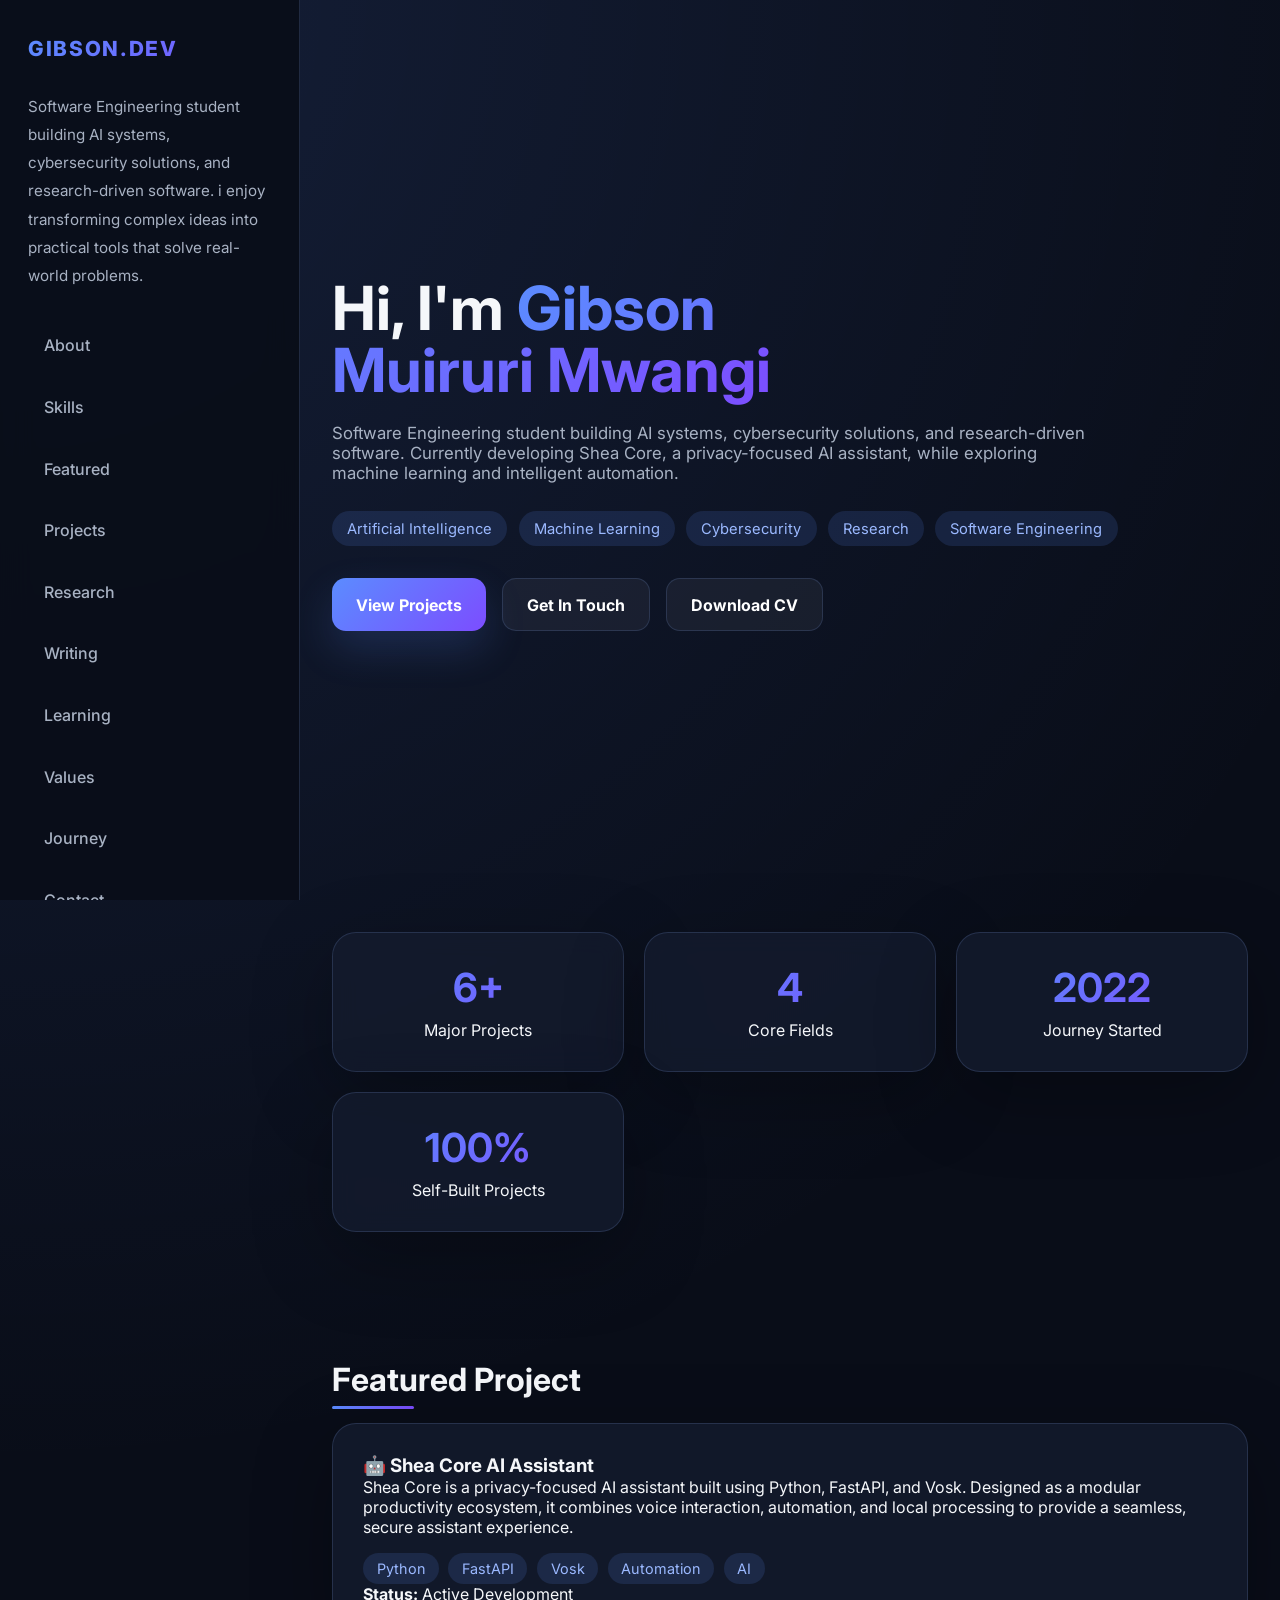
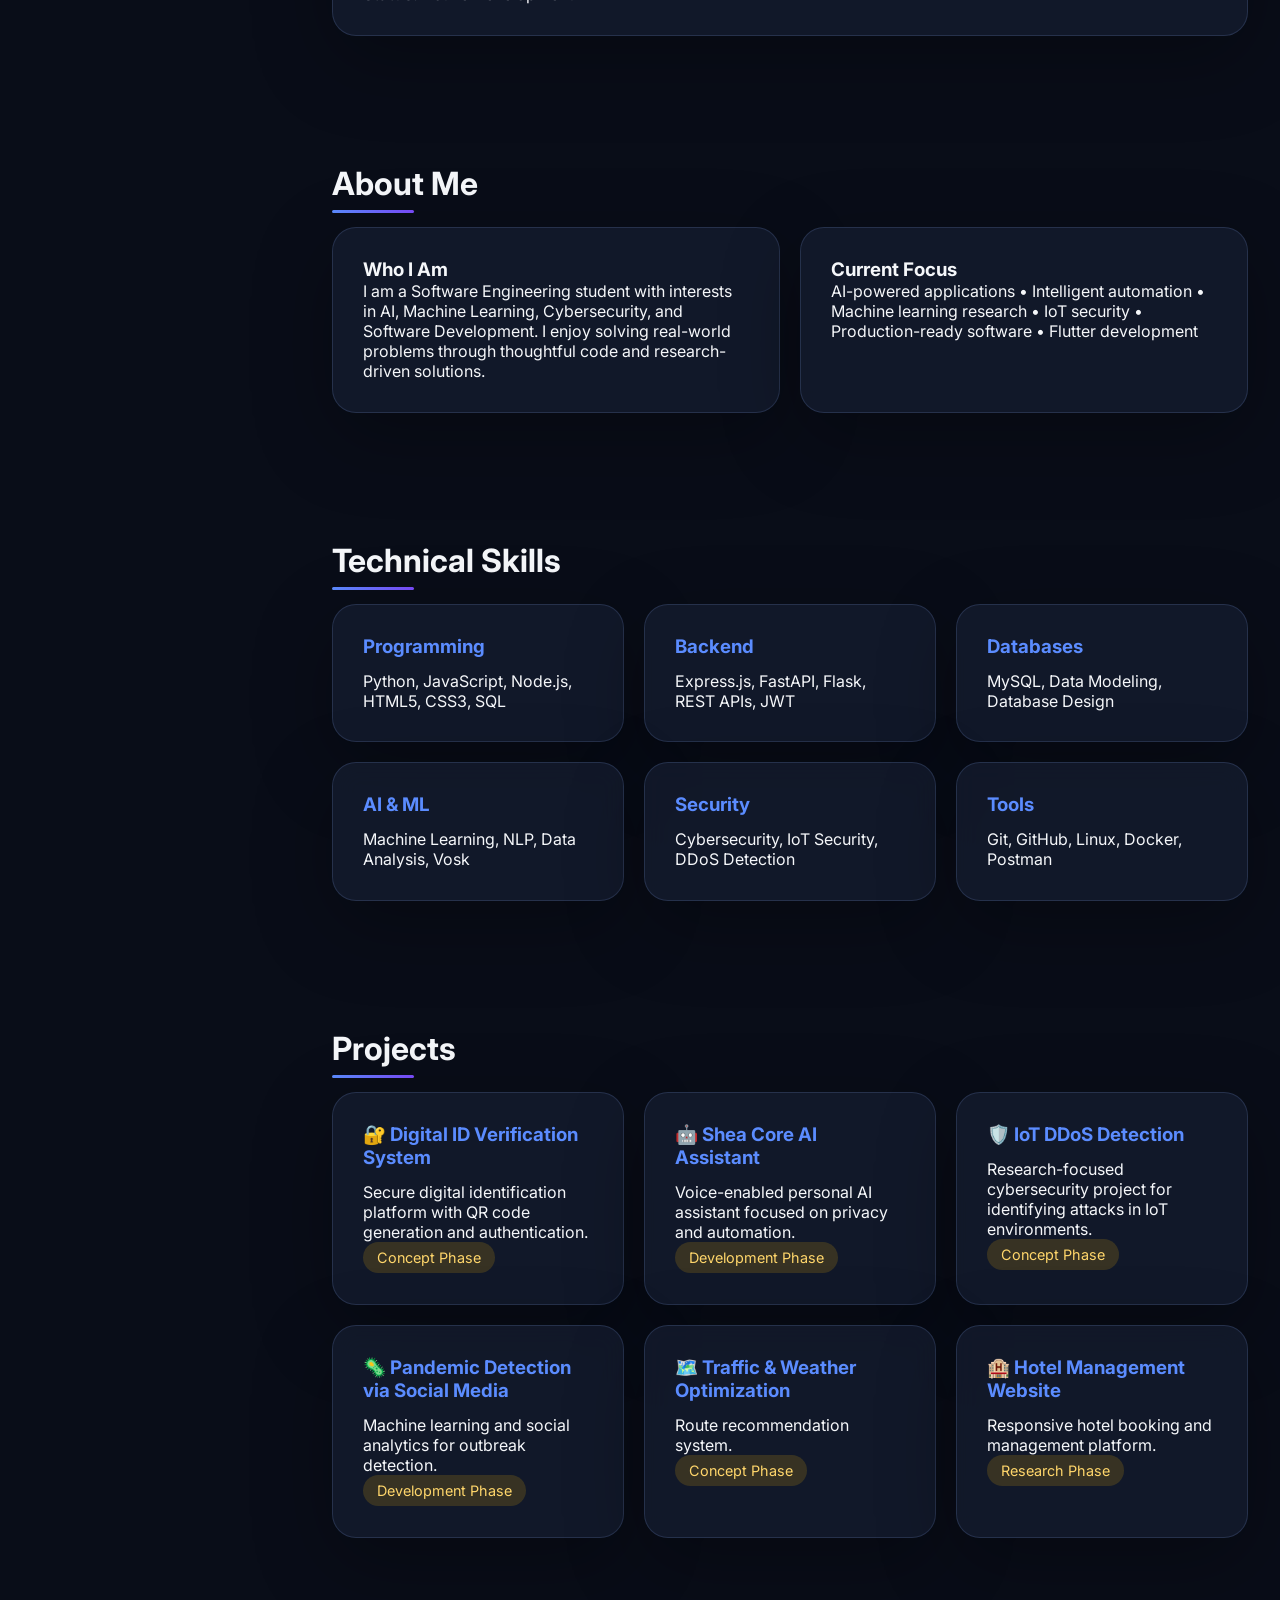
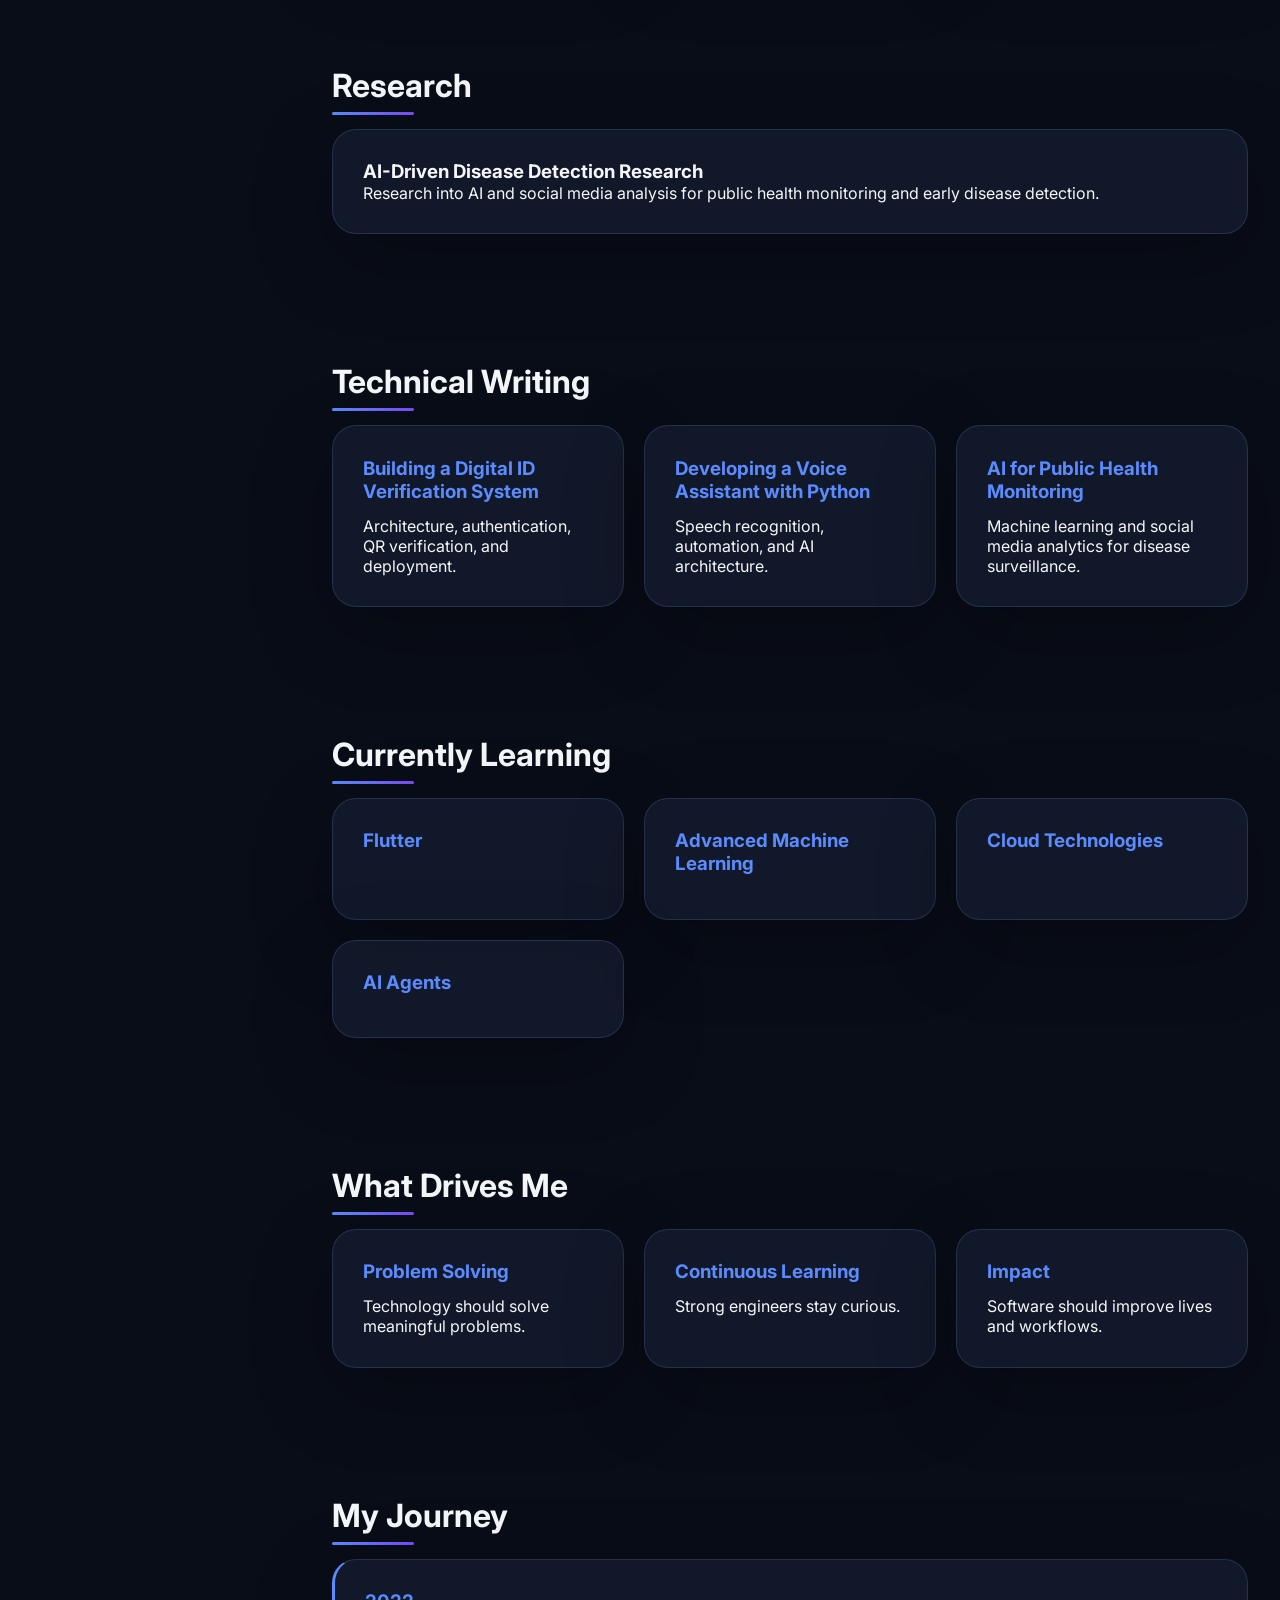
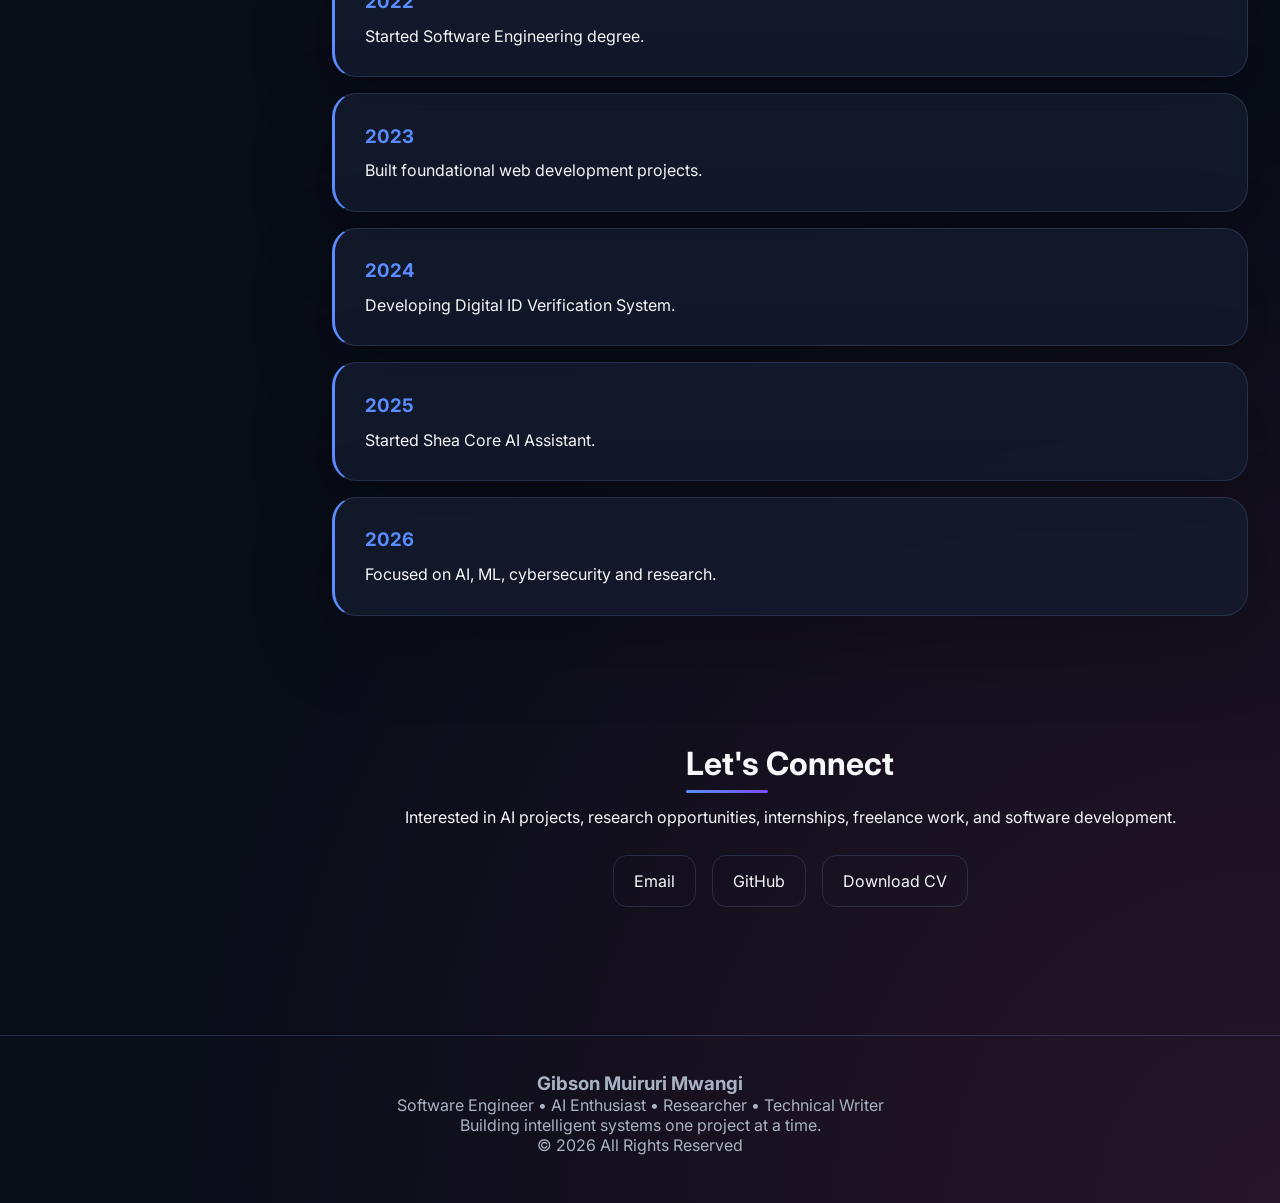
==== commit fb425388: "added some info" ====
--- a/Gibson_Portfolio.html
+++ b/Gibson_Portfolio.html
@@ -466,7 +466,7 @@
 <body>
   <aside class="sidebar">
     <div class="brand">Gibson.dev</div>
-    <p>Software Engineering student building AI systems, cybersecurity solutions, and research-driven software.</p>
+    <p>Software Engineering student building AI systems, cybersecurity solutions, and research-driven software. i enjoy transforming complex ideas into practical tools that solve real-world problems.</p>
     <nav>
       <a href="#about" class="active">About</a>
       <a href="#skills">Skills</a>
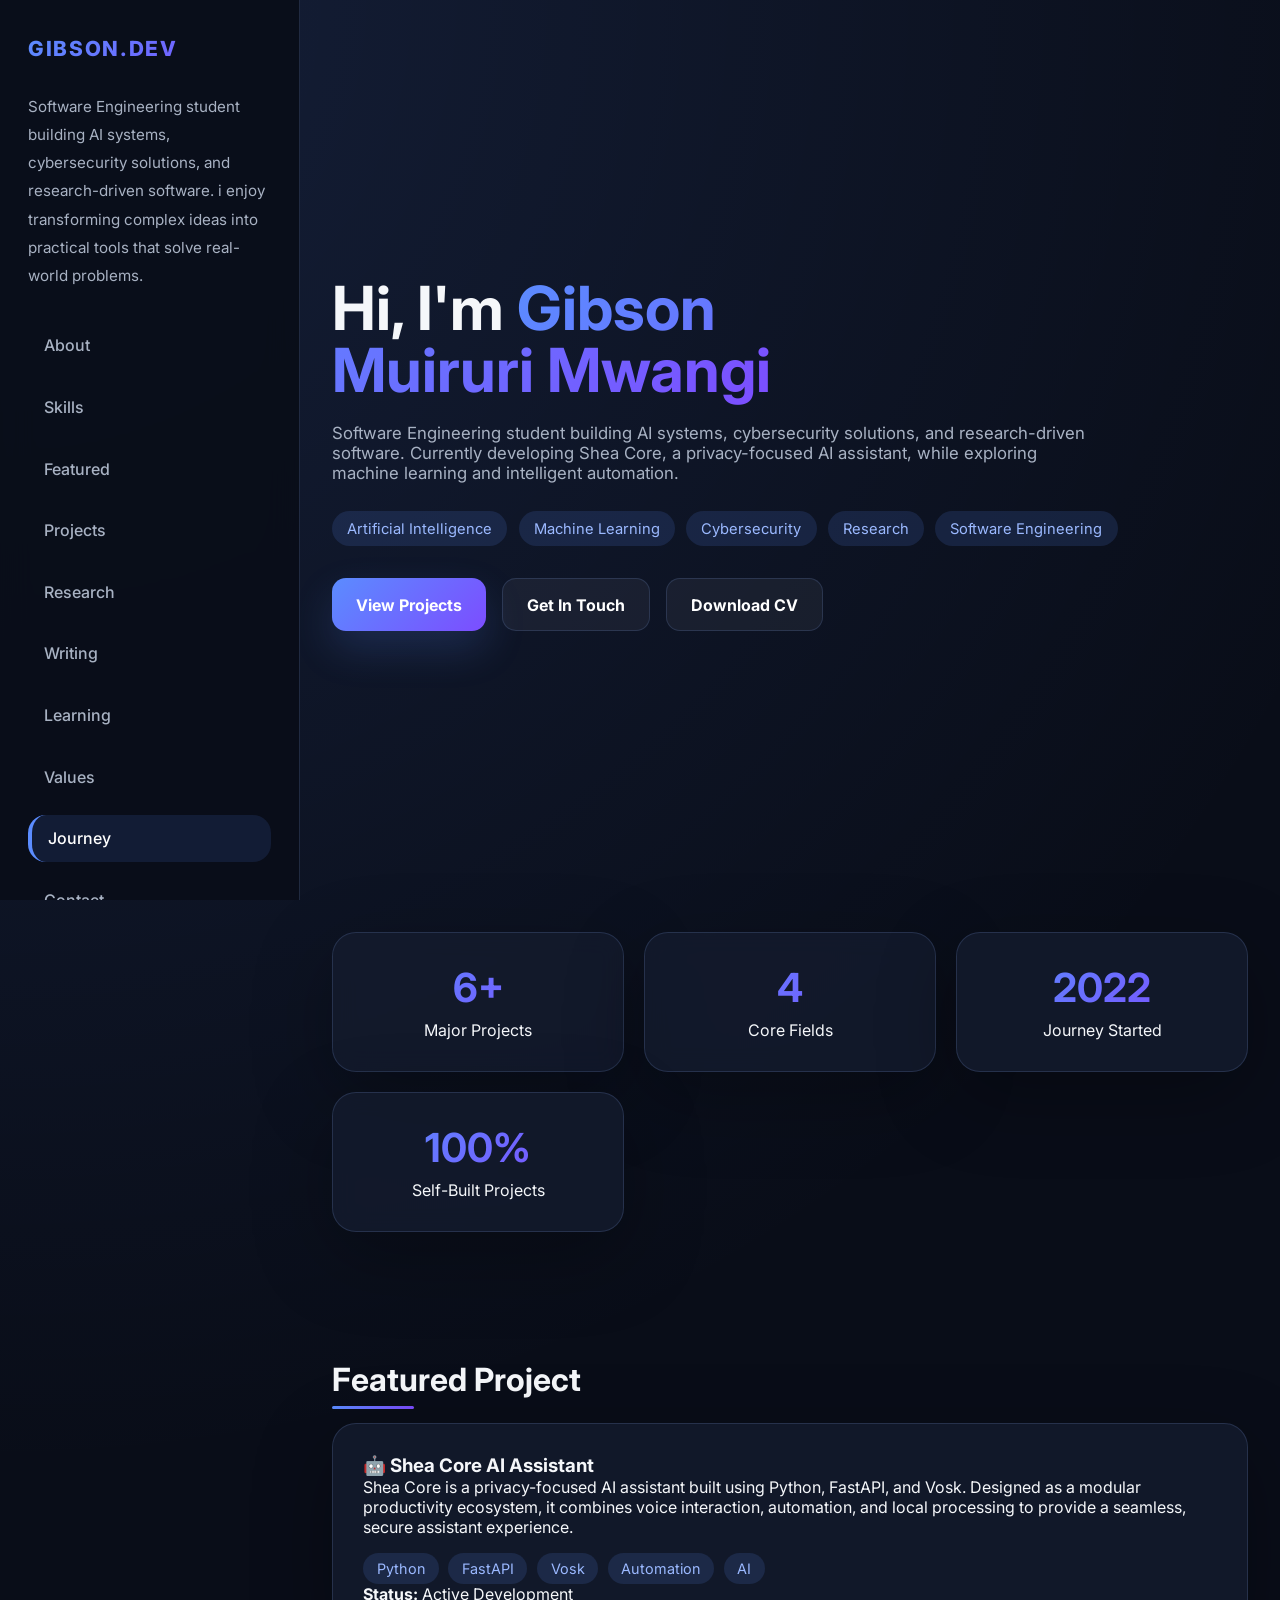
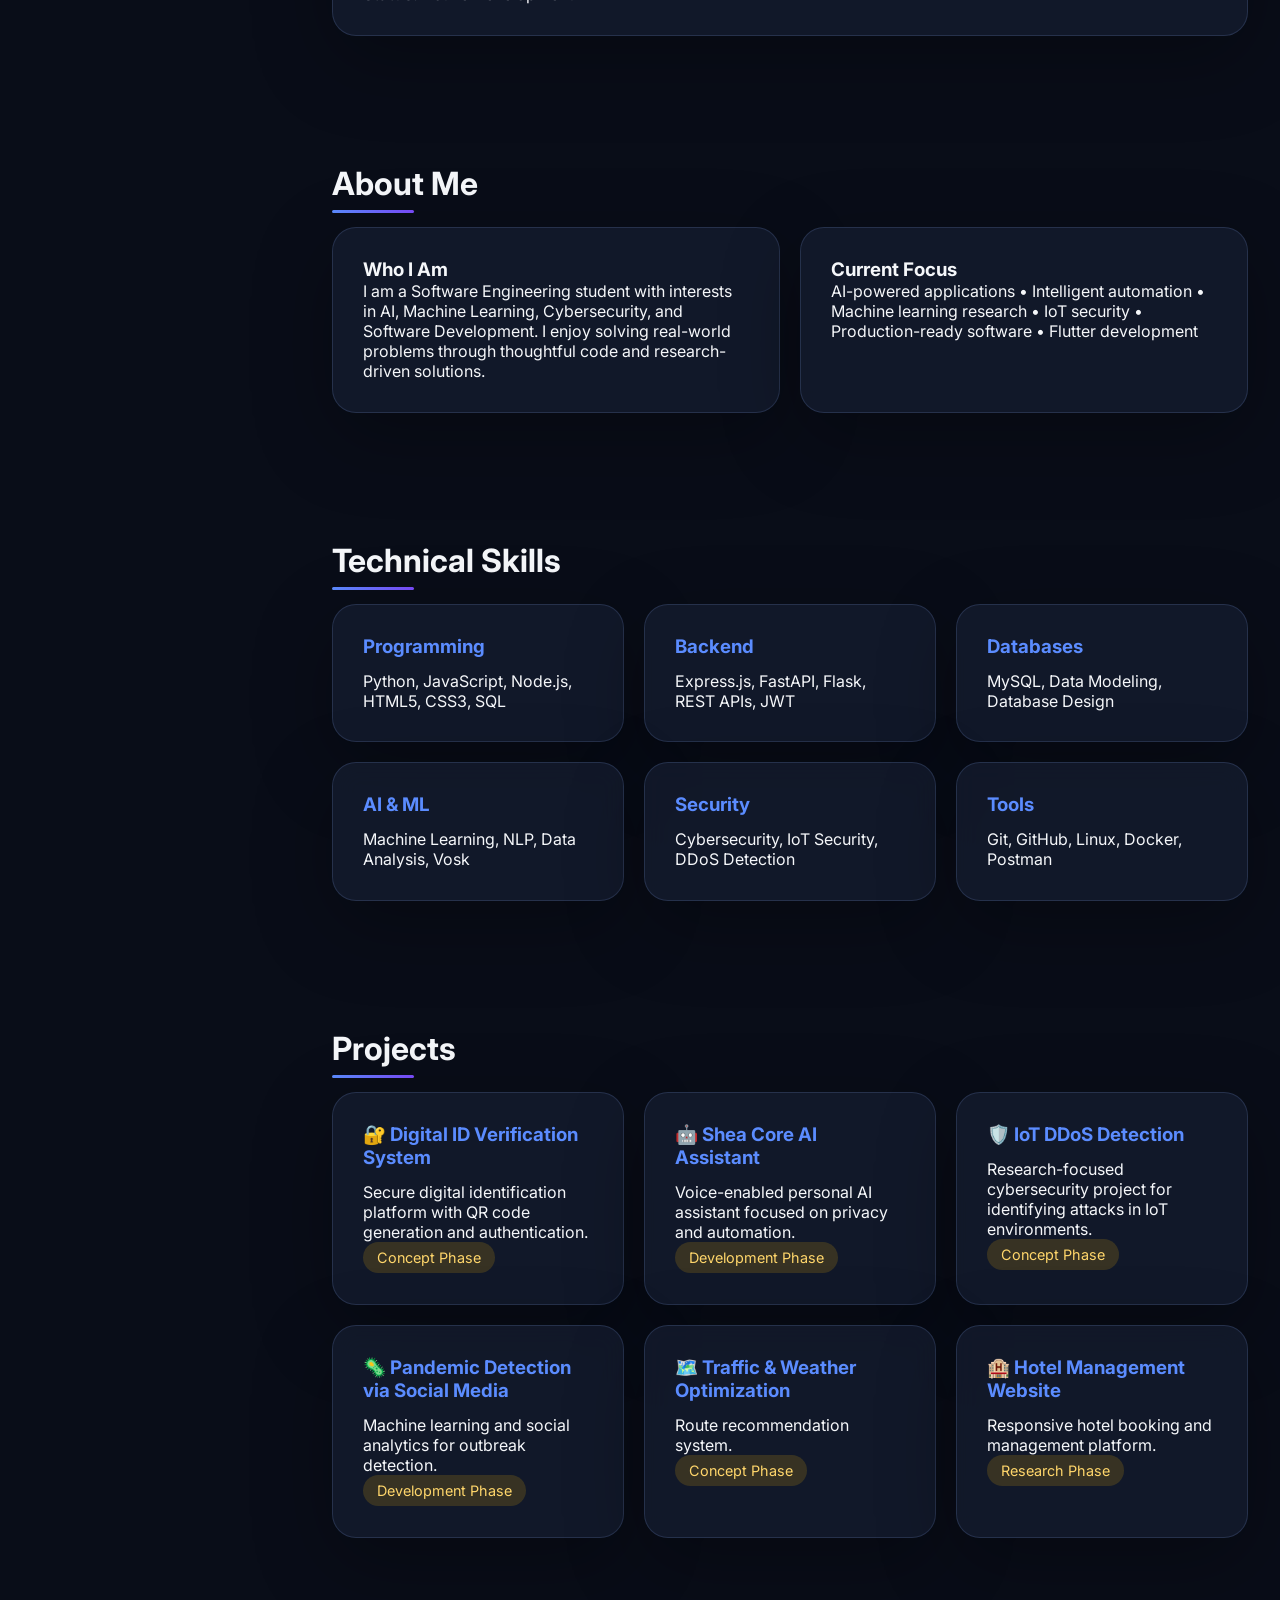
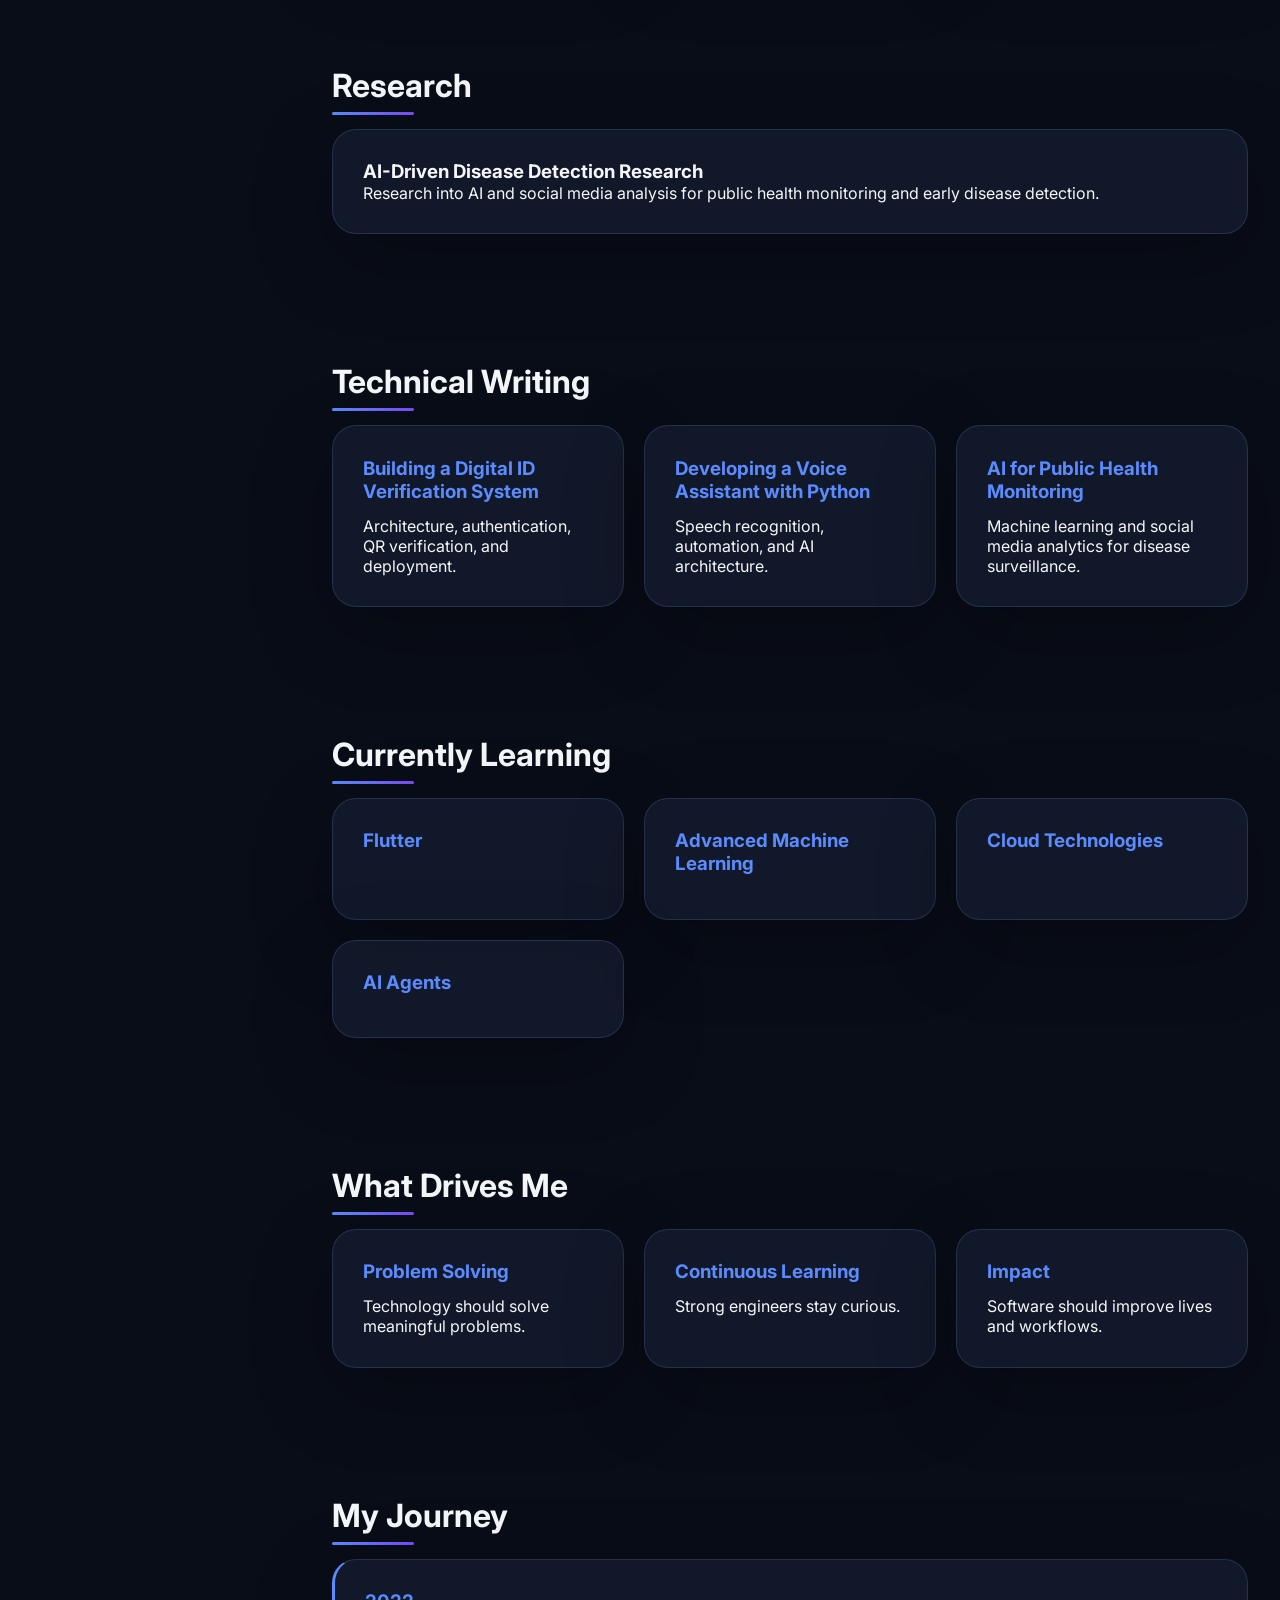
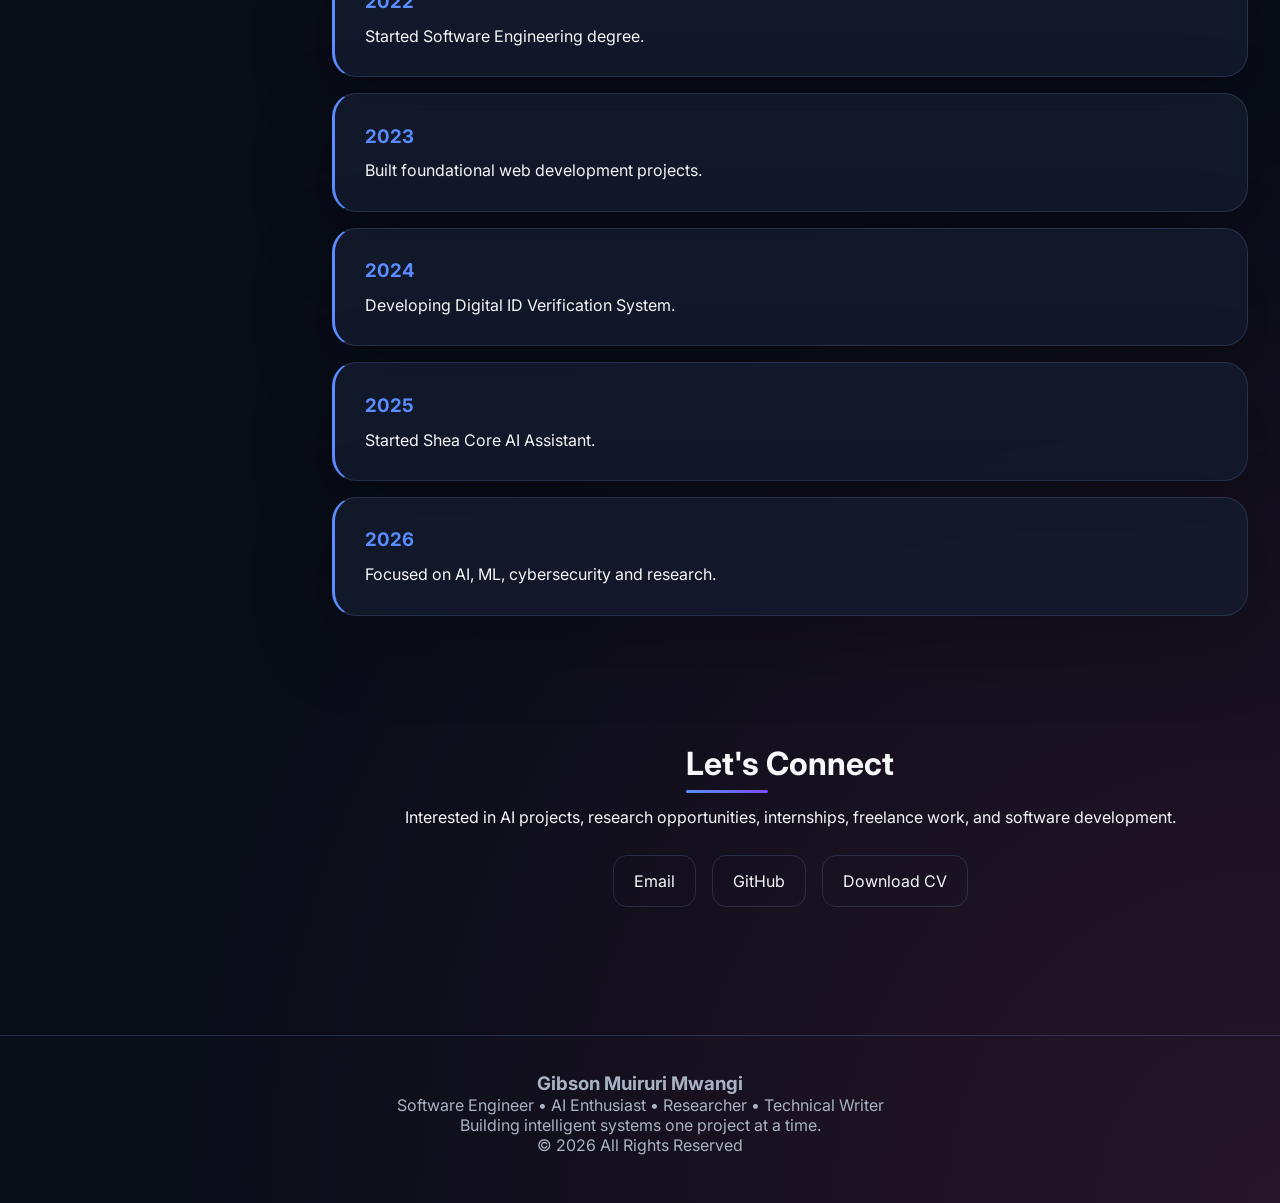
==== commit 1d1d3668: "Refactor code structure for improved readability and maintainability" ====
--- a/Gibson_Portfolio.html
+++ b/Gibson_Portfolio.html
@@ -5,6 +5,7 @@
   <meta name="viewport" content="width=device-width, initial-scale=1.0">
   <title>Gibson Muiruri Mwangi | Software Engineer</title>
   <link href="https://fonts.googleapis.com/css2?family=Inter:wght@300;400;500;600;700;800;900&display=swap" rel="stylesheet">
+  <link href="https://fonts.googleapis.com/css2?family=Playfair+Display:wght@600;700&display=swap" rel="stylesheet">
   <style>
     :root {
       --bg: #090d18;
